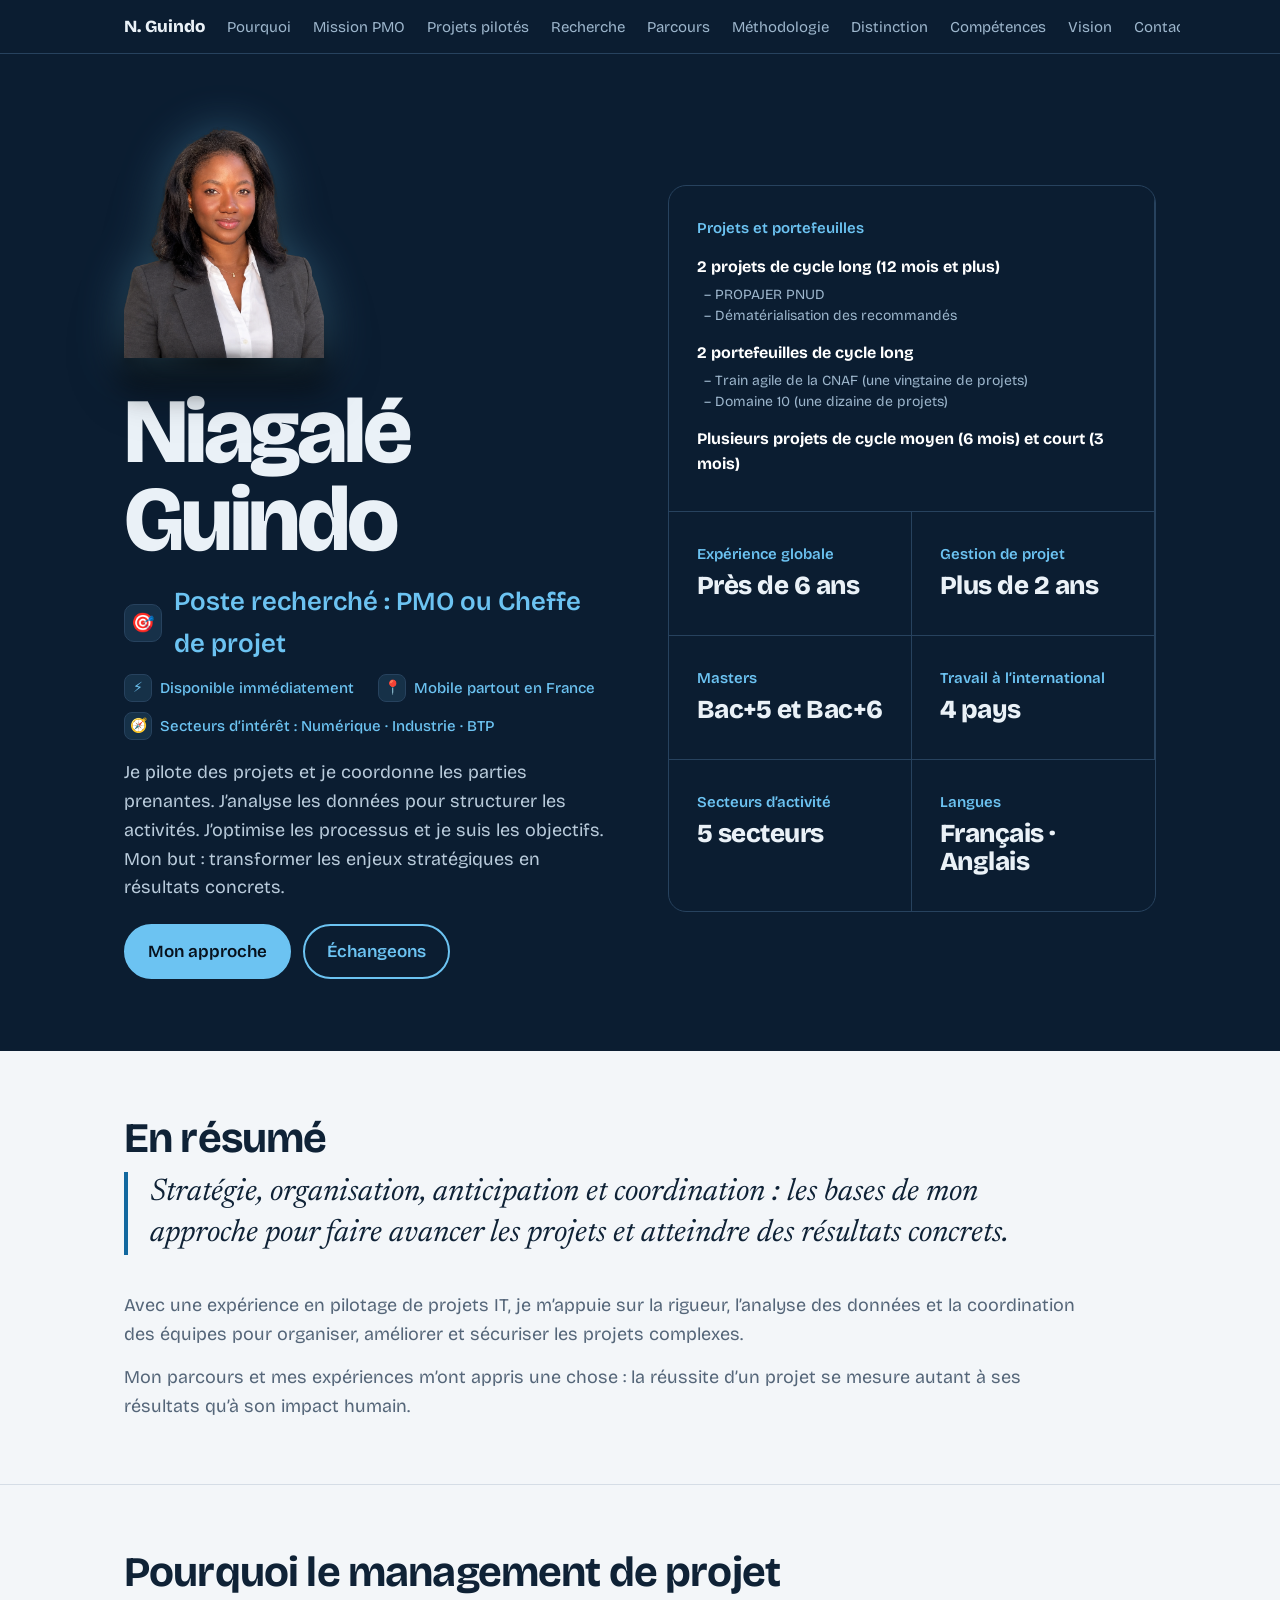
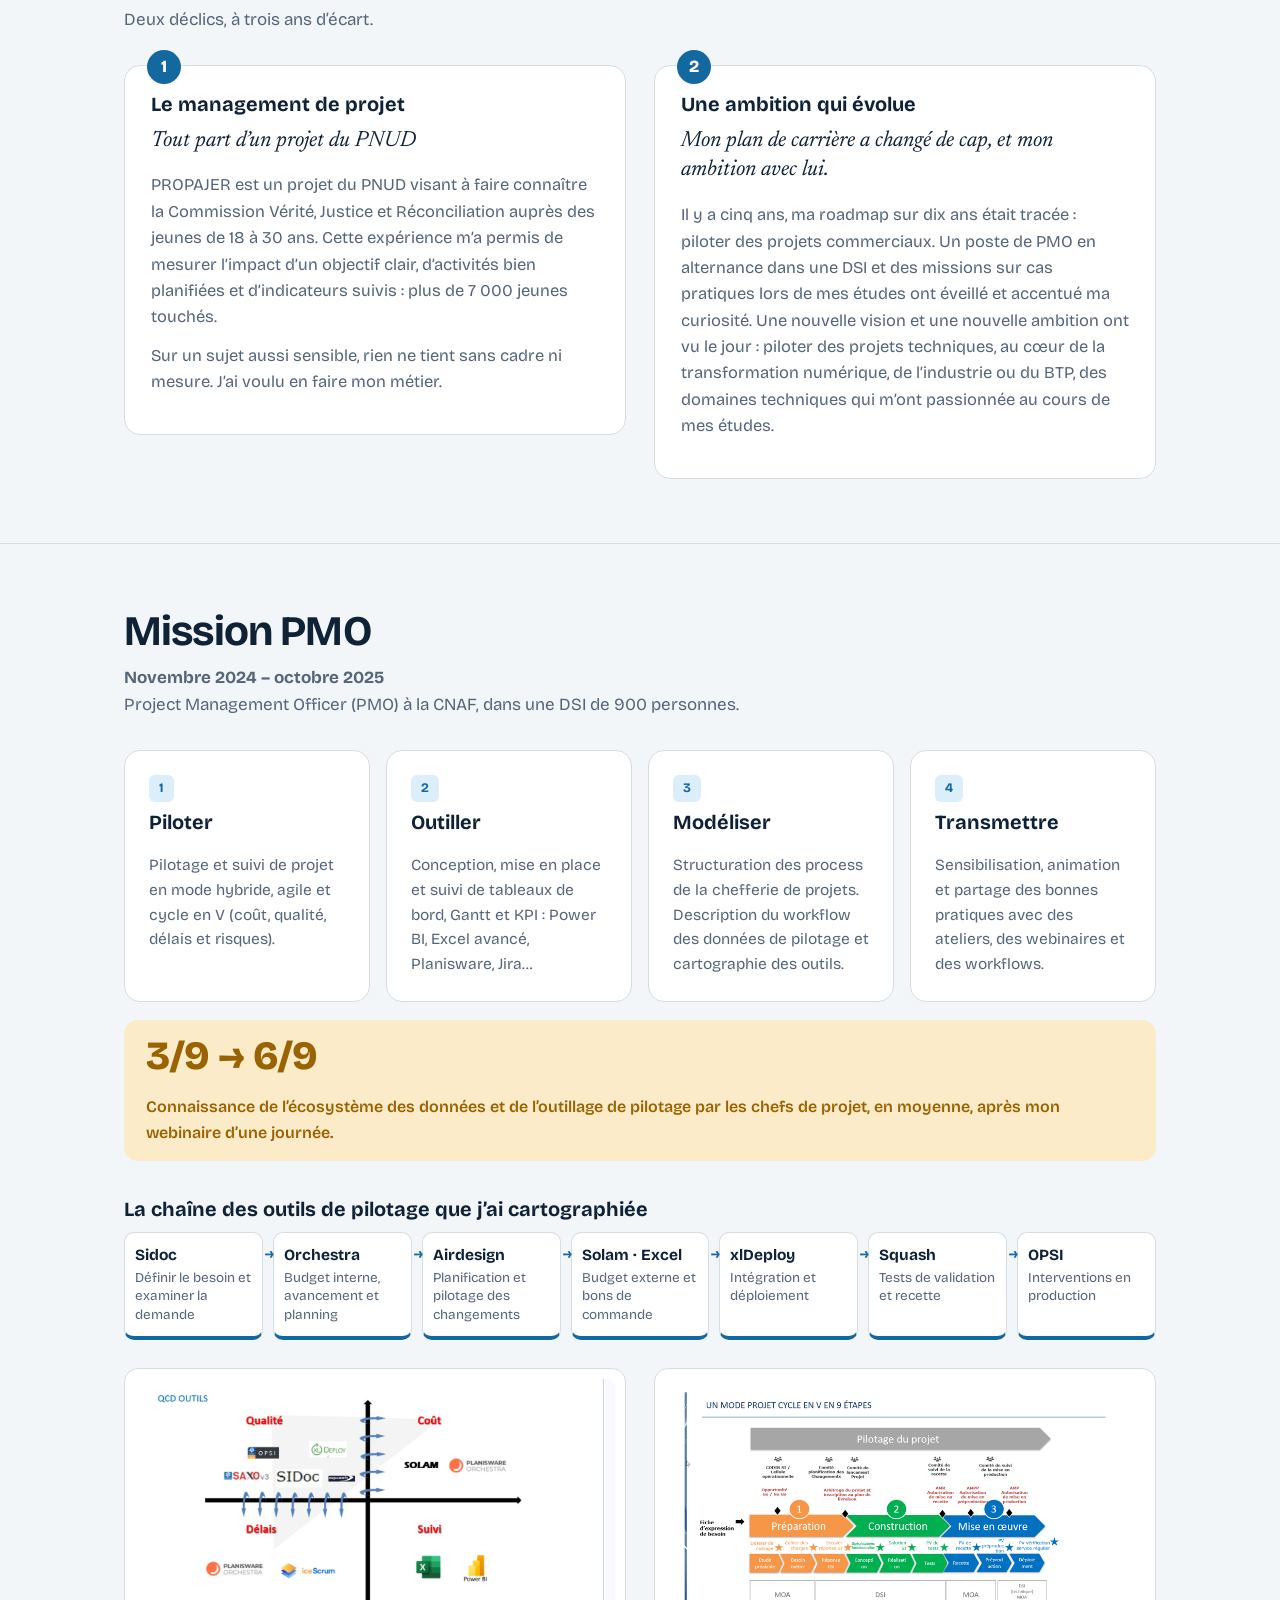
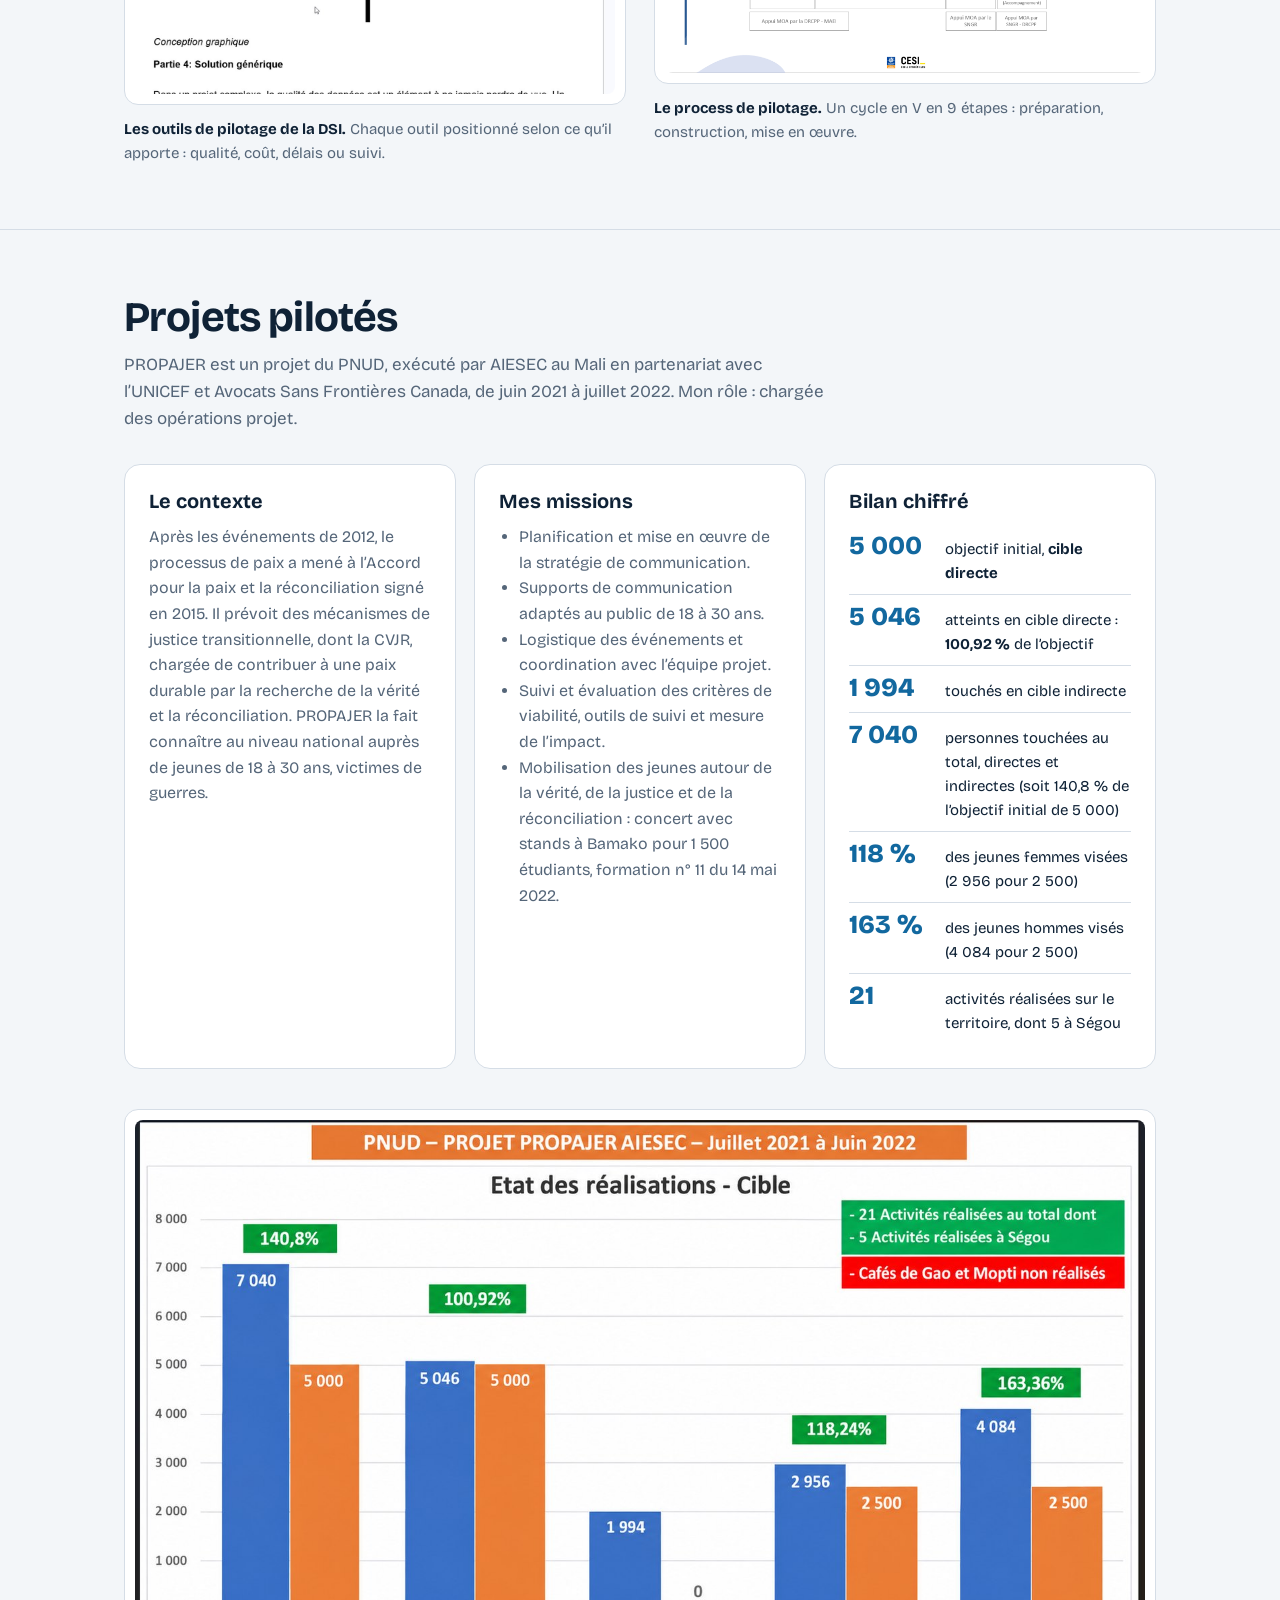
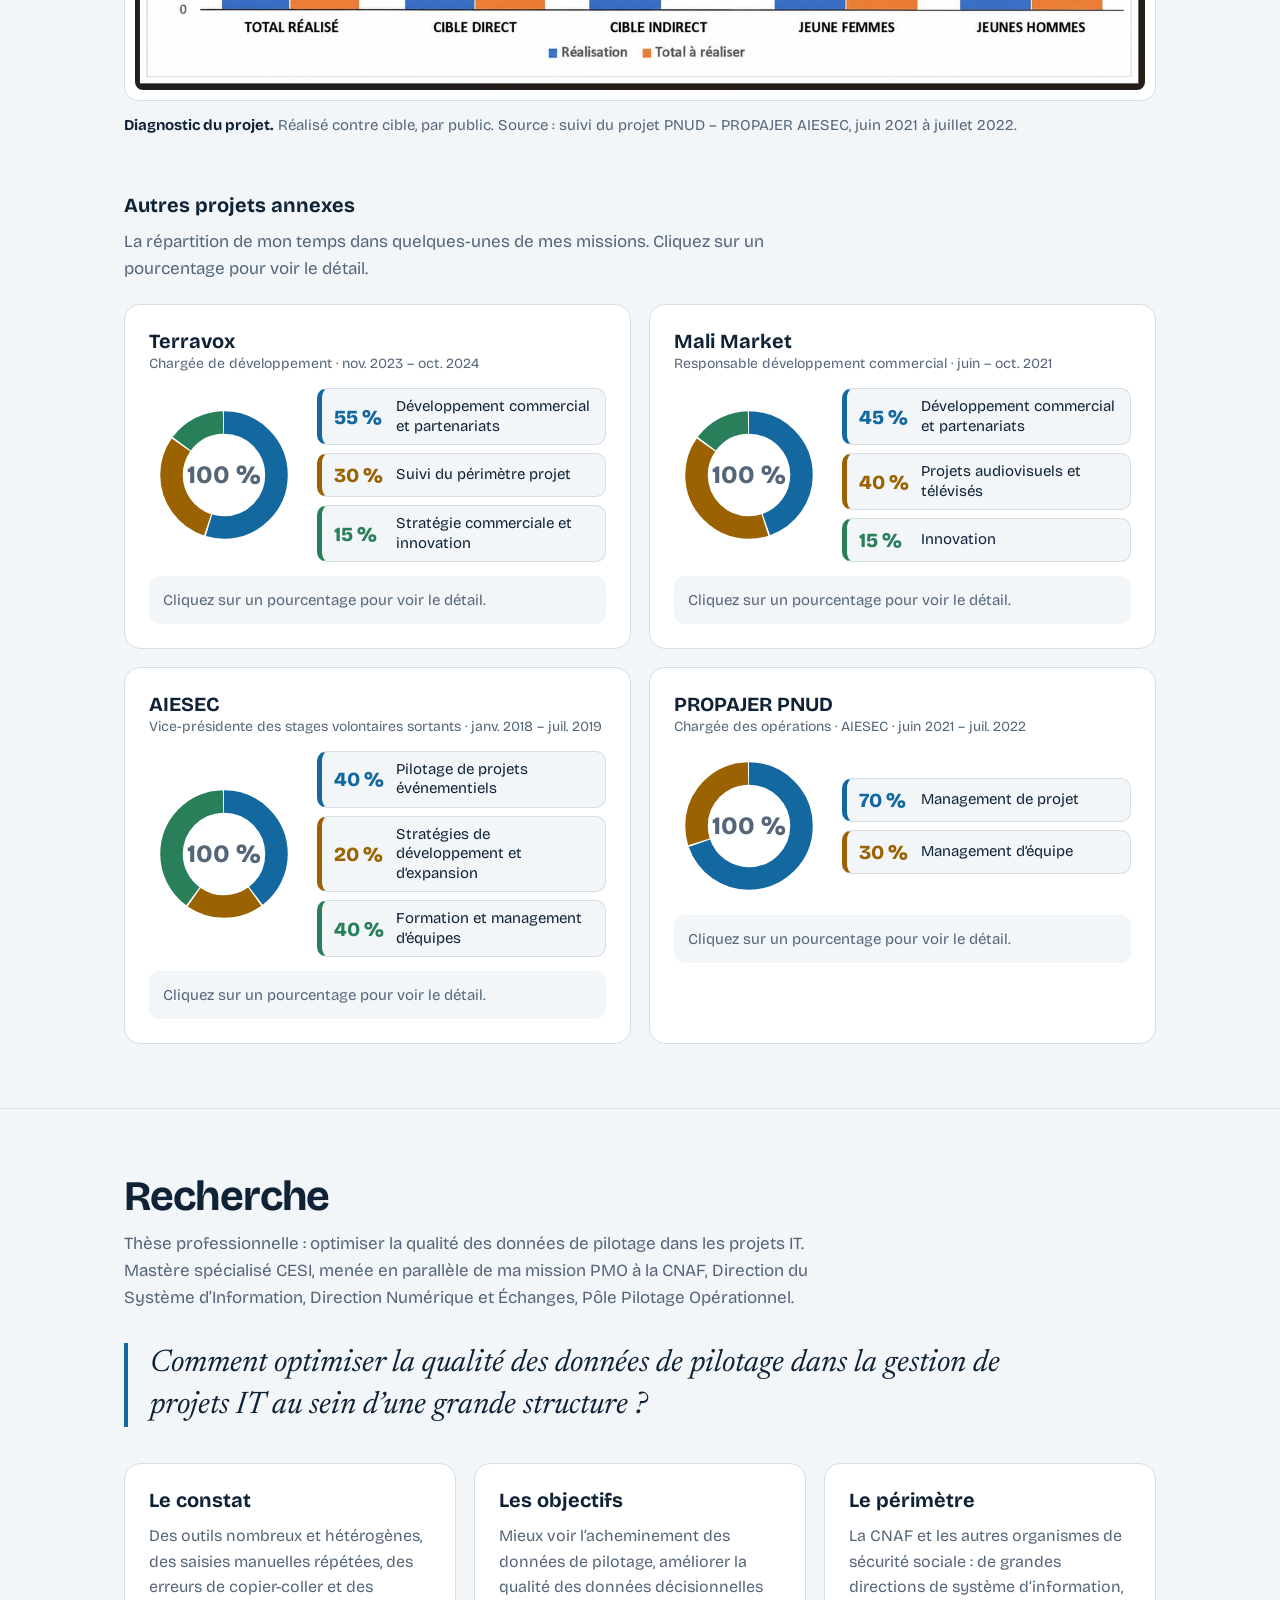
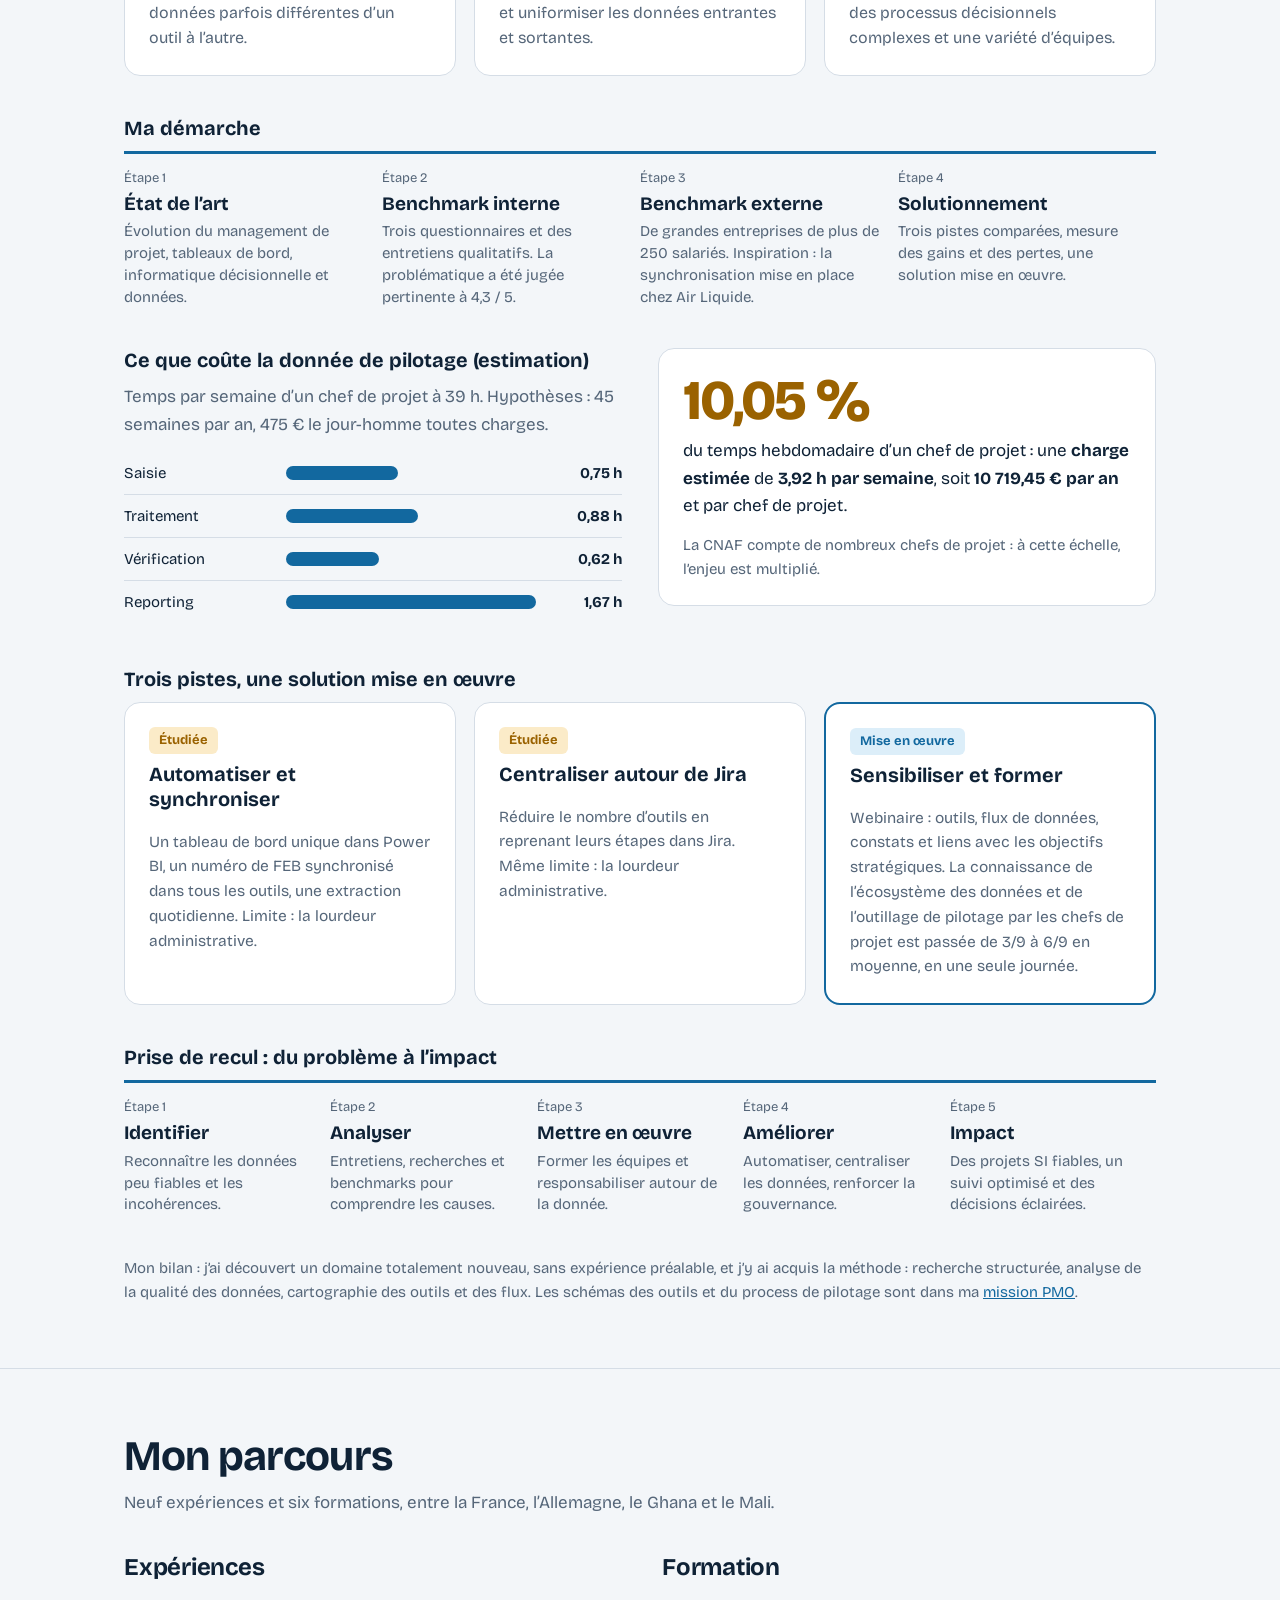
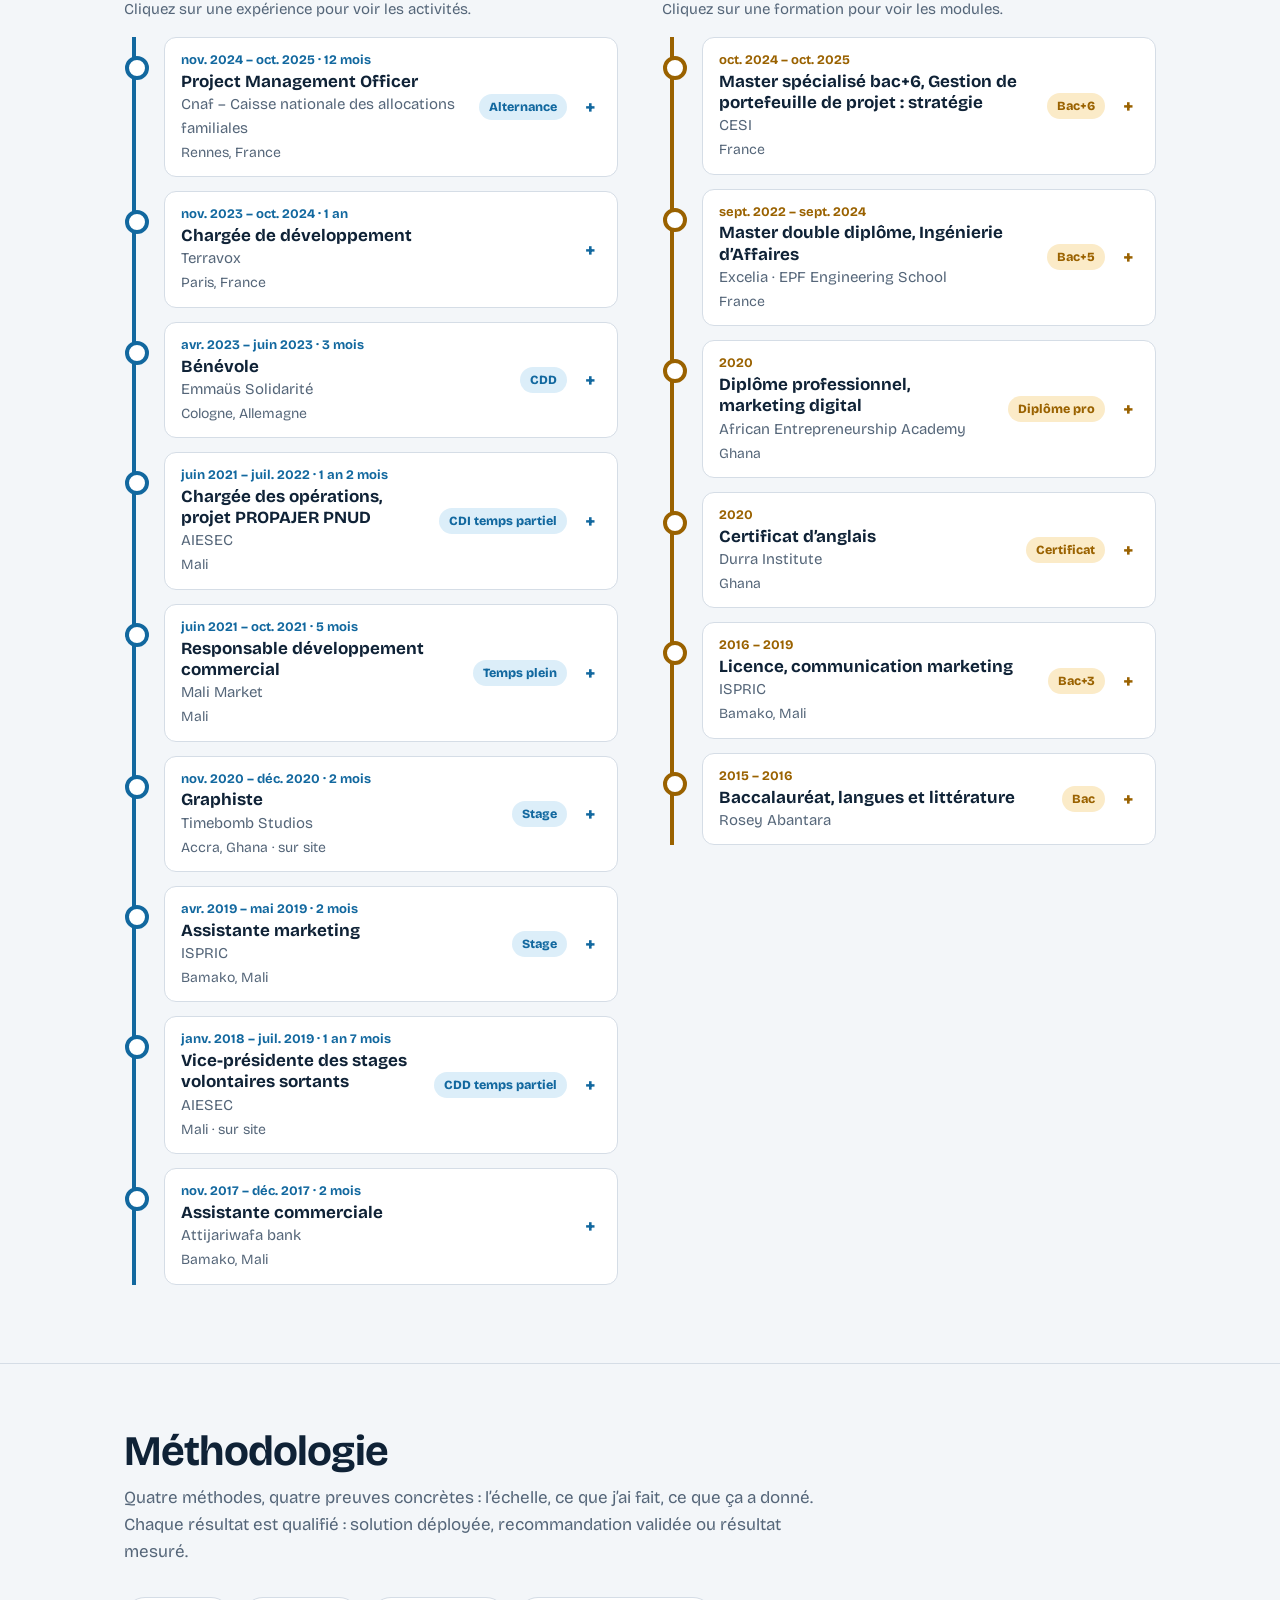
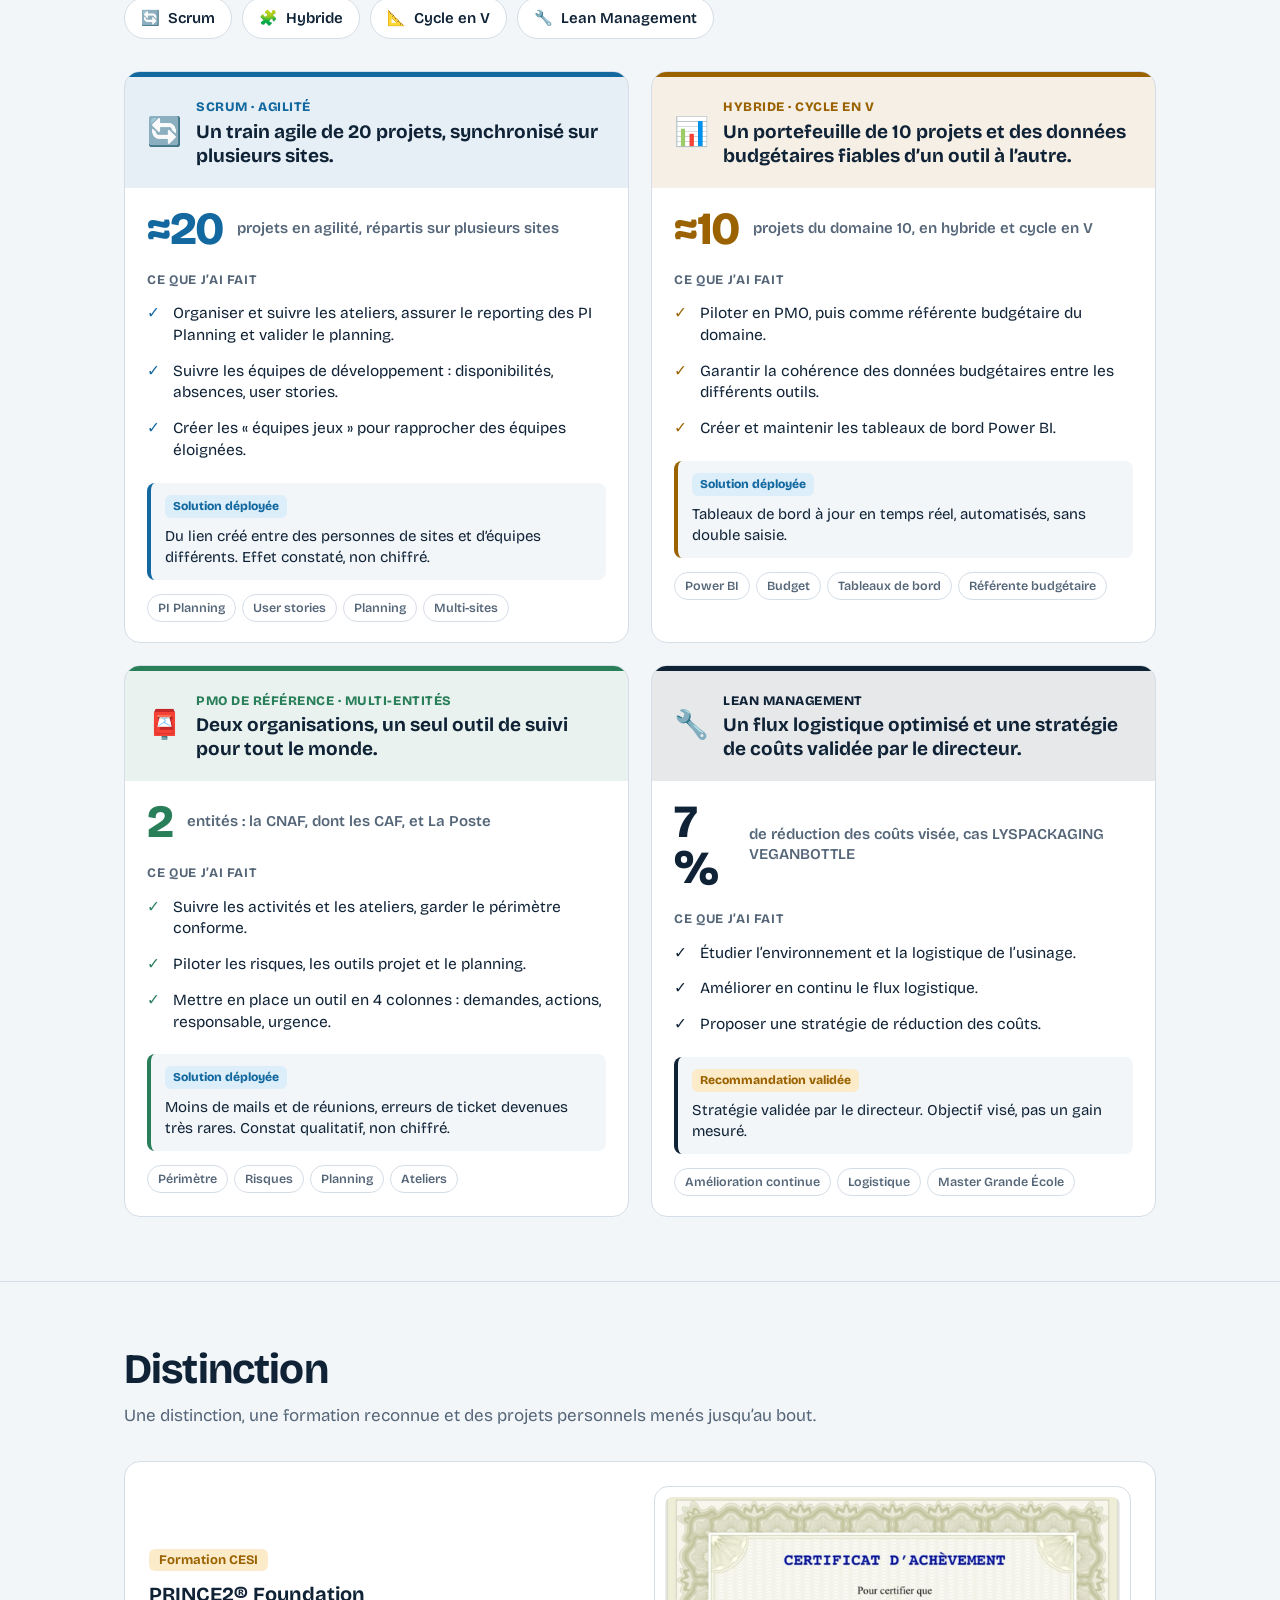
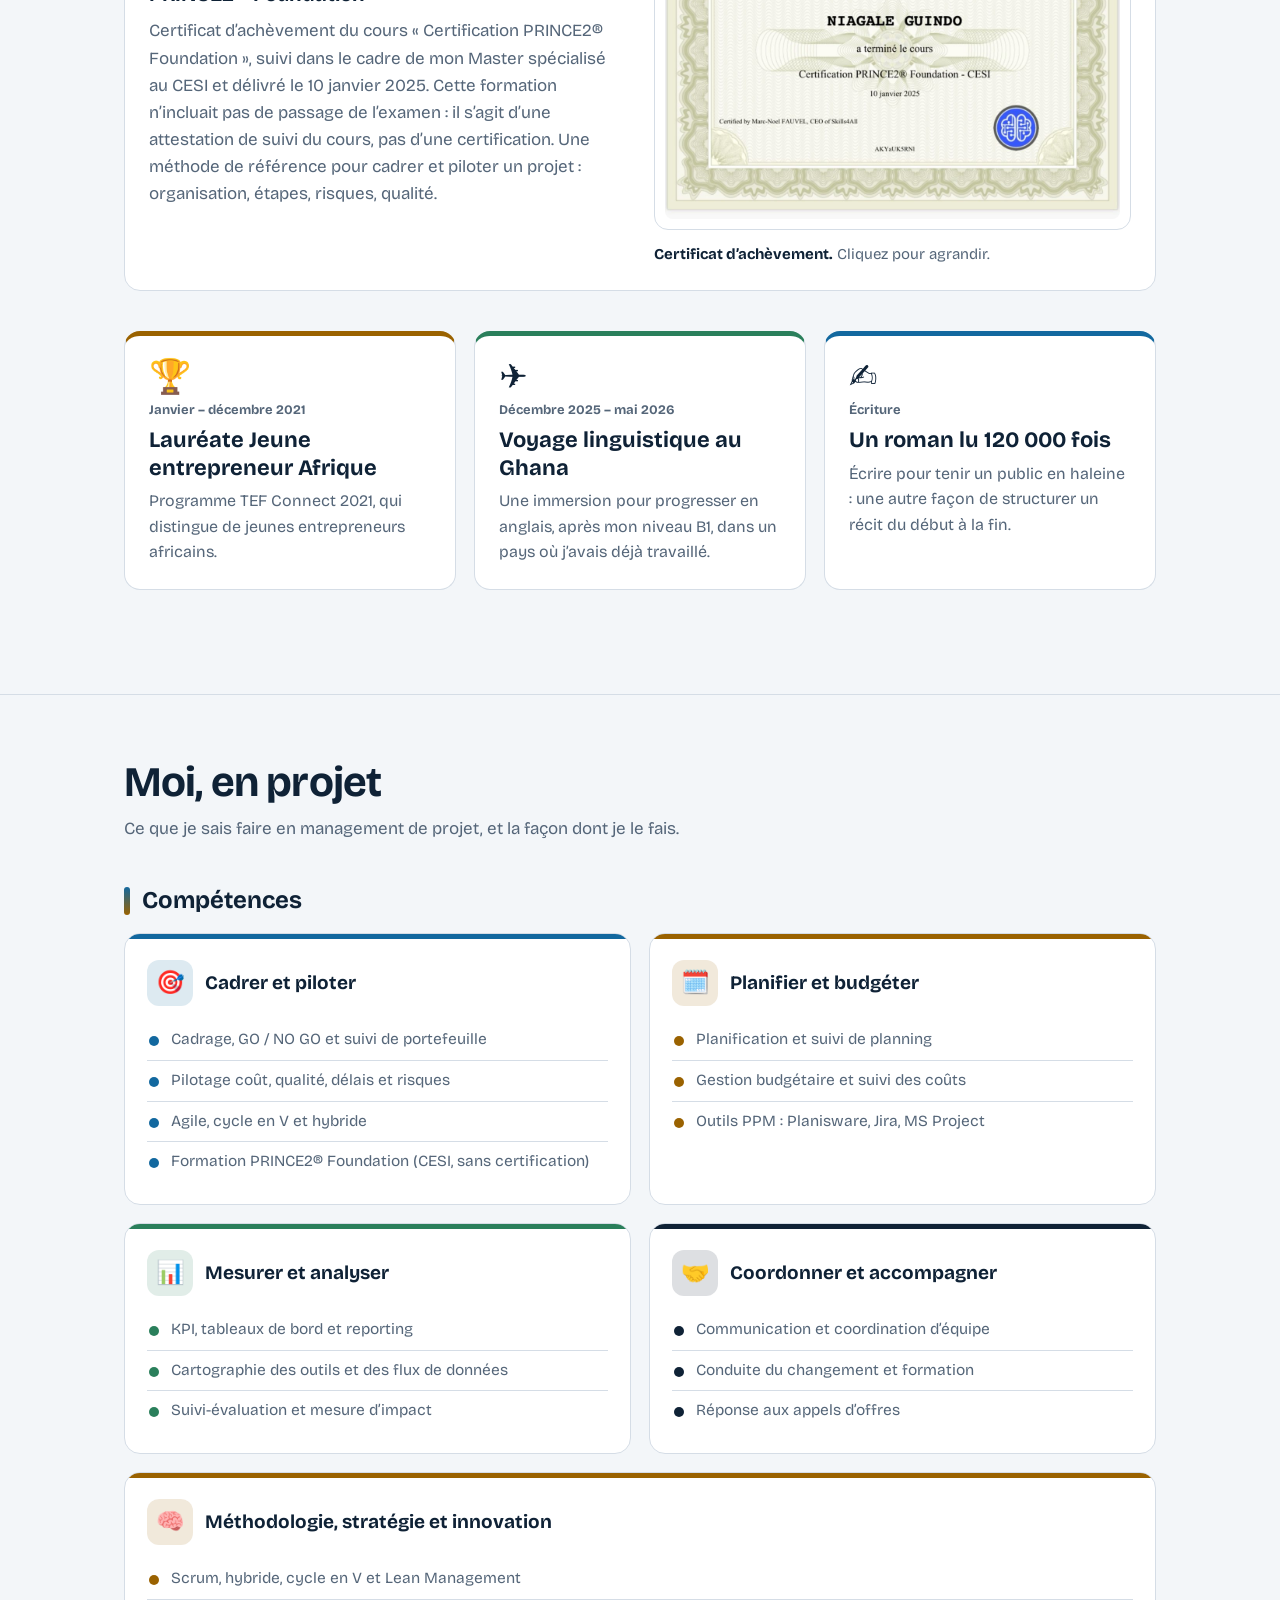
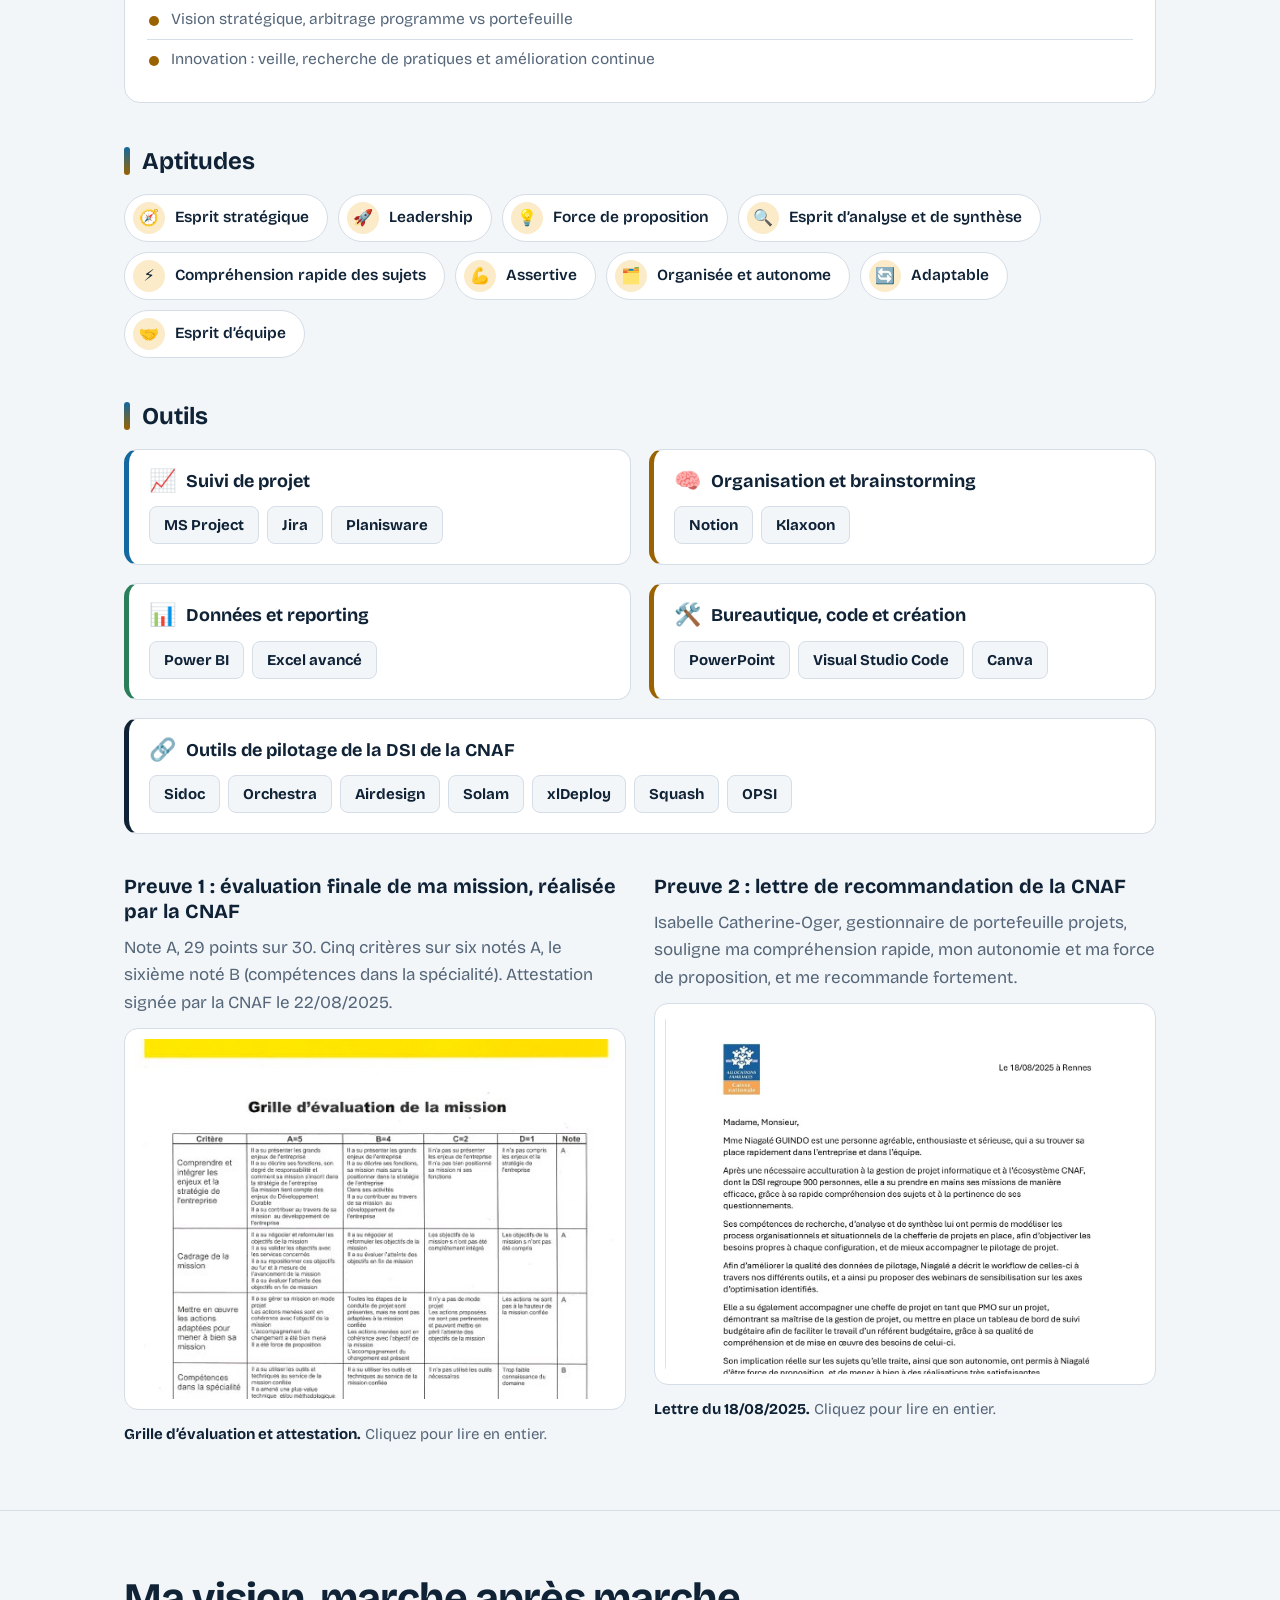
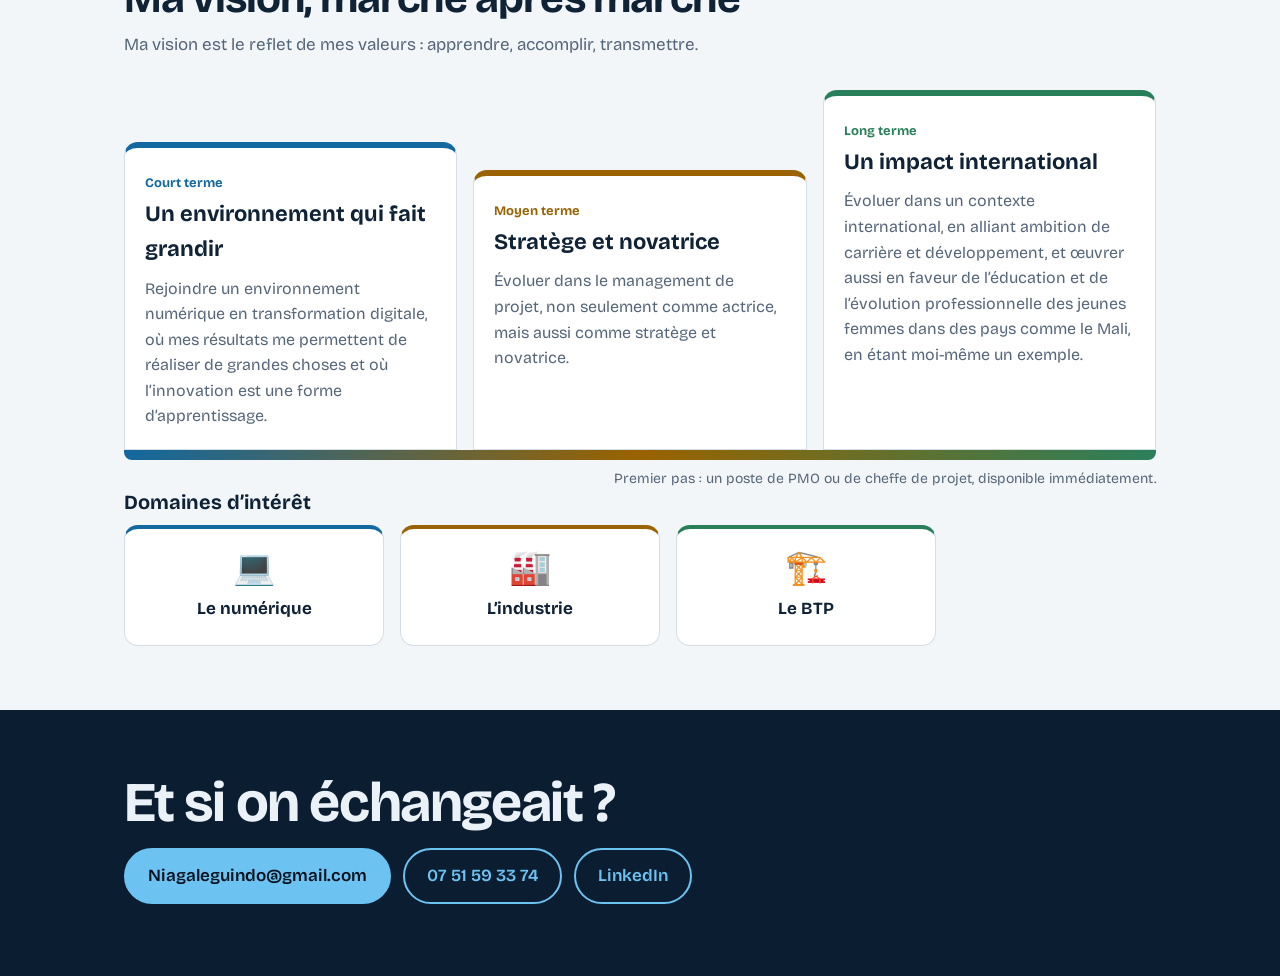
==== images/index.html @ 839fa81a "Add files via upload" ====
<!DOCTYPE html>
<html lang="fr">
<head>
<meta charset="utf-8">
<meta name="viewport" content="width=device-width, initial-scale=1, viewport-fit=cover">
<title>Niagalé Guindo Portfolio</title>
<meta name="description" content="Portfolio de Niagalé Guindo, PMO et cheffe de projet : missions, projet PROPAJER PNUD, mission PMO à la CNAF, recherche, compétences et vision.">
<link rel="preconnect" href="https://fonts.googleapis.com">
<link href="https://fonts.googleapis.com/css2?family=Bricolage+Grotesque:opsz,wght@12..96,400;12..96,600;12..96,800&family=Newsreader:ital,opsz,wght@1,6..72,400&display=swap" rel="stylesheet">
<link rel="icon" href="data:image/svg+xml,%3Csvg xmlns=%27http://www.w3.org/2000/svg%27 viewBox=%270 0 100 100%27%3E%3Ctext y=%27.9em%27 font-size=%2790%27%3E📊%3C/text%3E%3C/svg%3E">
<link rel="stylesheet" href="style.css">
</head>
<body>
<nav><div class="wrap"><b>N. Guindo</b><a href="#pourquoi">Pourquoi</a><a href="#pmo">Mission PMO</a><a href="#propajer">Projets pilotés</a><a href="#these">Recherche</a><a href="#parcours">Parcours</a><a href="#methodologie">Méthodologie</a><a href="#distinction">Distinction</a><a href="#competences">Compétences</a><a href="#vision">Vision</a><a href="#contact">Contact</a></div></nav>

<header class="hero"><div class="wrap">
<div>
<div class="portrait"><img src="images/niagale-guindo.png" alt="Portrait de Niagalé Guindo" width="640" height="744"></div>
<h1>Niagalé Guindo</h1>
<p class="role"><span class="ri"><i aria-hidden="true">🎯</i>Poste recherché : PMO ou Cheffe de projet</span><span class="ri"><i aria-hidden="true">⚡</i>Disponible immédiatement</span><span class="ri"><i aria-hidden="true">📍</i>Mobile partout en France</span><span class="ri"><i aria-hidden="true">🧭</i>Secteurs d’intérêt : Numérique · Industrie · BTP</span></p>
<p class="lead">Je pilote des projets et je coordonne les parties prenantes. J’analyse les données pour structurer les activités. J’optimise les processus et je suis les objectifs. Mon but : transformer les enjeux stratégiques en résultats concrets.</p>
<div class="cta"><a class="btn p" href="#pourquoi">Mon approche</a><a class="btn s" href="#contact">Échangeons</a></div>
</div>
<div>
<div class="quad" role="group" aria-label="Chiffres clés et atouts">
<div class="pp"><h3>Projets et portefeuilles</h3>
<h4>2 projets de cycle long (12 mois et plus)</h4><ul><li>PROPAJER PNUD</li><li>Dématérialisation des recommandés</li></ul>
<h4>2 portefeuilles de cycle long</h4><ul><li>Train agile de la CNAF (une vingtaine de projets)</li><li>Domaine 10 (une dizaine de projets)</li></ul>
<h4>Plusieurs projets de cycle moyen (6 mois) et court (3 mois)</h4></div>
<div><h3>Expérience globale</h3><b>Près de 6 ans</b></div>
<div><h3>Gestion de projet</h3><b>Plus de 2 ans</b></div>
<div><h3>Masters</h3><b>Bac+5 et Bac+6</b></div>
<div><h3>Travail à l’international</h3><b>4 pays</b></div>
<div><h3>Secteurs d’activité</h3><b>5 secteurs</b></div>
<div><h3>Langues</h3><b>Français · Anglais</b></div>
</div>
</div>
</div></header>

<section id="resume"><div class="wrap">
<h2 class="t">En résumé</h2>
<div class="sumgrid">
<div><p class="q">Stratégie, organisation, anticipation et coordination : les bases de mon approche pour faire avancer les projets et atteindre des résultats concrets.</p>
<p class="sum">Avec une expérience en pilotage de projets IT, je m’appuie sur la rigueur, l’analyse des données et la coordination des équipes pour organiser, améliorer et sécuriser les projets complexes.</p>
<p class="sum" style="margin-top:14px">Mon parcours et mes expériences m’ont appris une chose : la réussite d’un projet se mesure autant à ses résultats qu’à son impact humain.</p></div>
</div>
</div></section>

<section id="pourquoi"><div class="wrap">
<h2 class="t">Pourquoi le management de projet</h2>
<p class="sub">Deux déclics, à trois ans d’écart.</p>
<div class="why2">
<article class="part"><span class="num">1</span><h3 class="s">Le management de projet</h3>
<p class="q2">Tout part d’un projet du PNUD</p>
<p>PROPAJER est un projet du PNUD visant à faire connaître la Commission Vérité, Justice et Réconciliation auprès des jeunes de 18 à 30 ans. Cette expérience m’a permis de mesurer l’impact d’un objectif clair, d’activités bien planifiées et d’indicateurs suivis : plus de 7 000 jeunes touchés.</p><p>Sur un sujet aussi sensible, rien ne tient sans cadre ni mesure. J’ai voulu en faire mon métier.</p></article>
<article class="part"><span class="num">2</span><h3 class="s">Une ambition qui évolue</h3>
<p class="q2">Mon plan de carrière a changé de cap, et mon ambition avec lui.</p>
<p>Il y a cinq ans, ma roadmap sur dix ans était tracée : piloter des projets commerciaux. Un poste de PMO en alternance dans une DSI et des missions sur cas pratiques lors de mes études ont éveillé et accentué ma curiosité. Une nouvelle vision et une nouvelle ambition ont vu le jour : piloter des projets techniques, au cœur de la transformation numérique, de l’industrie ou du BTP, des domaines techniques qui m’ont passionnée au cours de mes études.</p></article>
</div>
</div></section>
<section id="pmo"><div class="wrap">
<h2 class="t">Mission PMO</h2>
<p class="sub"><b>Novembre 2024 – octobre 2025</b><br>Project Management Officer (PMO) à la CNAF, dans une DSI de 900 personnes.</p>
<div class="pmo">
<div class="card"><span class="tag">1</span><h3 class="s">Piloter</h3><p>Pilotage et suivi de projet en mode hybride, agile et cycle en V (coût, qualité, délais et risques).</p></div>
<div class="card"><span class="tag">2</span><h3 class="s">Outiller</h3><p>Conception, mise en place et suivi de tableaux de bord, Gantt et KPI : Power BI, Excel avancé, Planisware, Jira…</p></div>
<div class="card"><span class="tag">3</span><h3 class="s">Modéliser</h3><p>Structuration des process de la chefferie de projets. Description du workflow des données de pilotage et cartographie des outils.</p></div>
<div class="card"><span class="tag">4</span><h3 class="s">Transmettre</h3><p>Sensibilisation, animation et partage des bonnes pratiques avec des ateliers, des webinaires et des workflows.</p></div>
</div>
<div class="resbar"><b>3/9 → 6/9</b><span>Connaissance de l’écosystème des données et de l’outillage de pilotage par les chefs de projet, en moyenne, après mon webinaire d’une journée.</span></div>
<h3 class="s" style="margin-top:36px">La chaîne des outils de pilotage que j’ai cartographiée</h3>
<ol class="chain">
<li><b>Sidoc</b><span>Définir le besoin et examiner la demande</span></li>
<li><b>Orchestra</b><span>Budget interne, avancement et planning</span></li>
<li><b>Airdesign</b><span>Planification et pilotage des changements</span></li>
<li><b>Solam · Excel</b><span>Budget externe et bons de commande</span></li>
<li><b>xlDeploy</b><span>Intégration et déploiement</span></li>
<li><b>Squash</b><span>Tests de validation et recette</span></li>
<li><b>OPSI</b><span>Interventions en production</span></li>
</ol>
<div class="gal" style="margin-top:28px">
<figure class=""><button class="shot " data-zoom aria-label="Agrandir : outils de pilotage"><img src="images/outils-pilotage-dsi-cnaf.jpg" alt="Cartographie des outils de pilotage de la DSI de la CNAF selon Qualité, Coût, Délais et Suivi" loading="lazy"></button><figcaption><b>Les outils de pilotage de la DSI.</b> Chaque outil positionné selon ce qu’il apporte : qualité, coût, délais ou suivi.</figcaption></figure>
<figure class=""><button class="shot " data-zoom aria-label="Agrandir : process de pilotage"><img src="images/process-pilotage-cycle-v.png" alt="Process de pilotage : mode projet cycle en V en 9 étapes, de la préparation à la mise en œuvre, avec comités et jalons" loading="lazy"></button><figcaption><b>Le process de pilotage.</b> Un cycle en V en 9 étapes : préparation, construction, mise en œuvre.</figcaption></figure>
</div>
</div></section>
<section id="propajer"><div class="wrap">
<h2 class="t">Projets pilotés</h2>
<p class="sub">PROPAJER est un projet du PNUD, exécuté par AIESEC au Mali en partenariat avec l’UNICEF et Avocats Sans Frontières Canada, de juin 2021 à juillet 2022. Mon rôle : chargée des opérations projet.</p>
<div class="three">
<div class="card"><h3 class="s">Le contexte</h3><p>Après les événements de 2012, le processus de paix a mené à l’Accord pour la paix et la réconciliation signé en 2015. Il prévoit des mécanismes de justice transitionnelle, dont la CVJR, chargée de contribuer à une paix durable par la recherche de la vérité et la réconciliation. PROPAJER la fait connaître au niveau national auprès de jeunes de 18 à 30 ans, victimes de guerres.</p></div>
<div class="card"><h3 class="s">Mes missions</h3><ul style="margin:0;padding-left:20px;color:var(--mute);font-size:16px"><li>Planification et mise en œuvre de la stratégie de communication.</li><li>Supports de communication adaptés au public de 18 à 30 ans.</li><li>Logistique des événements et coordination avec l’équipe projet.</li><li>Suivi et évaluation des critères de viabilité, outils de suivi et mesure de l’impact.</li><li>Mobilisation des jeunes autour de la vérité, de la justice et de la réconciliation : concert avec stands à Bamako pour 1 500 étudiants, formation n° 11 du 14 mai 2022.</li></ul></div>
<div class="card"><h3 class="s">Bilan chiffré</h3>
<div class="row2"><b>5 000</b><span>objectif initial, <b>cible directe</b></span></div>
<div class="row2"><b>5 046</b><span>atteints en cible directe : <b>100,92 %</b> de l’objectif</span></div>
<div class="row2"><b>1 994</b><span>touchés en cible indirecte</span></div>
<div class="row2"><b>7 040</b><span>personnes touchées au total, directes et indirectes (soit 140,8 % de l’objectif initial de 5 000)</span></div>
<div class="row2"><b>118 %</b><span>des jeunes femmes visées (2 956 pour 2 500)</span></div>
<div class="row2"><b>163 %</b><span>des jeunes hommes visés (4 084 pour 2 500)</span></div>
<div class="row2"><b>21</b><span>activités réalisées sur le territoire, dont 5 à Ségou</span></div>
</div>
</div>
<figure class=""><button class="shot " data-zoom aria-label="Agrandir : diagnostic PROPAJER"><img src="images/propajer-diagnostic-pnud.jpg" alt="État des réalisations du projet PROPAJER par rapport à la cible" loading="lazy"></button><figcaption><b>Diagnostic du projet.</b> Réalisé contre cible, par public. Source : suivi du projet PNUD – PROPAJER AIESEC, juin 2021 à juillet 2022.</figcaption></figure>
<div class="annex"><h3 class="s">Autres projets annexes</h3><p class="sub" style="margin-bottom:22px">La répartition de mon temps dans quelques-unes de mes missions. Cliquez sur un pourcentage pour voir le détail.</p><div class="dnall"><article class="card dn"><div><h4>Terravox</h4><small>Chargée de développement · nov. 2023 – oct. 2024</small></div><div class="dnb"><div class="dnw"><svg viewBox="0 0 120 120" role="img" aria-label="Répartition des missions chez Terravox : 55 % Développement commercial et partenariats, 30 % Suivi du périmètre projet, 15 % Stratégie commerciale et innovation"><g transform="rotate(-90 60 60)"><circle class="seg s1" cx="60" cy="60" r="42" stroke-dasharray="143.94 119.95" stroke-dashoffset="0.00"/><circle class="seg s2" cx="60" cy="60" r="42" stroke-dasharray="77.97 185.93" stroke-dashoffset="-145.14"/><circle class="seg s3" cx="60" cy="60" r="42" stroke-dasharray="38.38 225.51" stroke-dashoffset="-224.31"/></g><text class="dc" x="60" y="60" text-anchor="middle" dominant-baseline="central">100 %</text></svg></div><ul class="dnl"><li><button type="button" class="pb s1" aria-pressed="false" data-p="55" data-t="Développement commercial et partenariats" data-d="Développement commercial et partenariats, veille, relations commerciales et satisfaction client."><b>55 %</b><span>Développement commercial et partenariats</span></button></li><li><button type="button" class="pb s2" aria-pressed="false" data-p="30" data-t="Suivi du périmètre projet" data-d="Suivi de tout ce qui relevait du périmètre projet : phase d’exécution, rapports d’exécution et conformité aux normes."><b>30 %</b><span>Suivi du périmètre projet</span></button></li><li><button type="button" class="pb s3" aria-pressed="false" data-p="15" data-t="Stratégie commerciale et innovation" data-d="Stratégie commerciale, recherche de pratiques et innovation."><b>15 %</b><span>Stratégie commerciale et innovation</span></button></li></ul></div><div class="dnd" aria-live="polite"><p>Cliquez sur un pourcentage pour voir le détail.</p></div></article><article class="card dn"><div><h4>Mali Market</h4><small>Responsable développement commercial · juin – oct. 2021</small></div><div class="dnb"><div class="dnw"><svg viewBox="0 0 120 120" role="img" aria-label="Répartition des missions chez Mali Market : 45 % Développement commercial et partenariats, 40 % Projets audiovisuels et télévisés, 15 % Innovation"><g transform="rotate(-90 60 60)"><circle class="seg s1" cx="60" cy="60" r="42" stroke-dasharray="117.55 146.34" stroke-dashoffset="0.00"/><circle class="seg s2" cx="60" cy="60" r="42" stroke-dasharray="104.36 159.54" stroke-dashoffset="-118.75"/><circle class="seg s3" cx="60" cy="60" r="42" stroke-dasharray="38.38 225.51" stroke-dashoffset="-224.31"/></g><text class="dc" x="60" y="60" text-anchor="middle" dominant-baseline="central">100 %</text></svg></div><ul class="dnl"><li><button type="button" class="pb s1" aria-pressed="false" data-p="45" data-t="Développement commercial et partenariats" data-d="Développement commercial, recherche de partenaires, suivi des collaborations et relation partenariale."><b>45 %</b><span>Développement commercial et partenariats</span></button></li><li><button type="button" class="pb s2" aria-pressed="false" data-p="40" data-t="Projets audiovisuels et télévisés" data-d="Cadrage des projets, conformité et pilotage opérationnel de projets audiovisuels et télévisés."><b>40 %</b><span>Projets audiovisuels et télévisés</span></button></li><li><button type="button" class="pb s3" aria-pressed="false" data-p="15" data-t="Innovation" data-d="Part de mon temps consacrée à l’innovation."><b>15 %</b><span>Innovation</span></button></li></ul></div><div class="dnd" aria-live="polite"><p>Cliquez sur un pourcentage pour voir le détail.</p></div></article><article class="card dn"><div><h4>AIESEC</h4><small>Vice-présidente des stages volontaires sortants · janv. 2018 – juil. 2019</small></div><div class="dnb"><div class="dnw"><svg viewBox="0 0 120 120" role="img" aria-label="Répartition des missions chez AIESEC : 40 % Pilotage de projets événementiels, 20 % Stratégies de développement et d’expansion, 40 % Formation et management d’équipes"><g transform="rotate(-90 60 60)"><circle class="seg s1" cx="60" cy="60" r="42" stroke-dasharray="104.36 159.54" stroke-dashoffset="0.00"/><circle class="seg s2" cx="60" cy="60" r="42" stroke-dasharray="51.58 212.32" stroke-dashoffset="-105.56"/><circle class="seg s3" cx="60" cy="60" r="42" stroke-dasharray="104.36 159.54" stroke-dashoffset="-158.34"/></g><text class="dc" x="60" y="60" text-anchor="middle" dominant-baseline="central">100 %</text></svg></div><ul class="dnl"><li><button type="button" class="pb s1" aria-pressed="false" data-p="40" data-t="Pilotage de projets événementiels" data-d="Cadrage, organisation et conformité réglementaire des projets événementiels, au Mali et dans la sous-région, notamment en Côte d’Ivoire, au Sénégal et en Gambie."><b>40 %</b><span>Pilotage de projets événementiels</span></button></li><li><button type="button" class="pb s2" aria-pressed="false" data-p="20" data-t="Stratégies de développement et d’expansion" data-d="Stratégies de développement et d’expansion."><b>20 %</b><span>Stratégies de développement et d’expansion</span></button></li><li><button type="button" class="pb s3" aria-pressed="false" data-p="40" data-t="Formation et management d’équipes" data-d="Suivi des réalisations, recrutement, accompagnement et formation des équipes."><b>40 %</b><span>Formation et management d’équipes</span></button></li></ul></div><div class="dnd" aria-live="polite"><p>Cliquez sur un pourcentage pour voir le détail.</p></div></article><article class="card dn"><div><h4>PROPAJER PNUD</h4><small>Chargée des opérations · AIESEC · juin 2021 – juil. 2022</small></div><div class="dnb"><div class="dnw"><svg viewBox="0 0 120 120" role="img" aria-label="Répartition des missions chez PROPAJER PNUD : 70 % Management de projet, 30 % Management d’équipe"><g transform="rotate(-90 60 60)"><circle class="seg s1" cx="60" cy="60" r="42" stroke-dasharray="183.53 80.37" stroke-dashoffset="0.00"/><circle class="seg s2" cx="60" cy="60" r="42" stroke-dasharray="77.97 185.93" stroke-dashoffset="-184.73"/></g><text class="dc" x="60" y="60" text-anchor="middle" dominant-baseline="central">100 %</text></svg></div><ul class="dnl"><li><button type="button" class="pb s1" aria-pressed="false" data-p="70" data-t="Management de projet" data-d="Planification et mise en œuvre de la stratégie de communication, logistique des événements, suivi et évaluation, mesure de l’impact."><b>70 %</b><span>Management de projet</span></button></li><li><button type="button" class="pb s2" aria-pressed="false" data-p="30" data-t="Management d’équipe" data-d="Répartition des missions, suivi des réalisations, accompagnement et formation."><b>30 %</b><span>Management d’équipe</span></button></li></ul></div><div class="dnd" aria-live="polite"><p>Cliquez sur un pourcentage pour voir le détail.</p></div></article></div></div>
</div></section>
<section id="these"><div class="wrap">
<h2 class="t">Recherche</h2>
<p class="sub">Thèse professionnelle : optimiser la qualité des données de pilotage dans les projets IT. Mastère spécialisé CESI, menée en parallèle de ma mission PMO à la CNAF, Direction du Système d’Information, Direction Numérique et Échanges, Pôle Pilotage Opérationnel.</p>
<p class="q">Comment optimiser la qualité des données de pilotage dans la gestion de projets IT au sein d’une grande structure ?</p>
<div class="three">
<div class="card"><h3 class="s">Le constat</h3><p>Des outils nombreux et hétérogènes, des saisies manuelles répétées, des erreurs de copier-coller et des données parfois différentes d’un outil à l’autre.</p></div>
<div class="card"><h3 class="s">Les objectifs</h3><p>Mieux voir l’acheminement des données de pilotage, améliorer la qualité des données décisionnelles et uniformiser les données entrantes et sortantes.</p></div>
<div class="card"><h3 class="s">Le périmètre</h3><p>La CNAF et les autres organismes de sécurité sociale : de grandes directions de système d’information, des processus décisionnels complexes et une variété d’équipes.</p></div>
</div>
<h3 class="s">Ma démarche</h3>
<ol class="steps">
<li><b>État de l’art</b><span>Évolution du management de projet, tableaux de bord, informatique décisionnelle et données.</span></li>
<li><b>Benchmark interne</b><span>Trois questionnaires et des entretiens qualitatifs. La problématique a été jugée pertinente à 4,3 / 5.</span></li>
<li><b>Benchmark externe</b><span>De grandes entreprises de plus de 250 salariés. Inspiration : la synchronisation mise en place chez Air Liquide.</span></li>
<li><b>Solutionnement</b><span>Trois pistes comparées, mesure des gains et des pertes, une solution mise en œuvre.</span></li>
</ol>
<div class="cost">
<div>
<h3 class="s">Ce que coûte la donnée de pilotage (estimation)</h3>
<p style="color:var(--mute);margin:0 0 14px">Temps par semaine d’un chef de projet à 39 h. Hypothèses : 45 semaines par an, 475 € le jour-homme toutes charges.</p>
<div class="row"><span>Saisie</span><i style="width:44.9%"></i><em>0,75 h</em></div>
<div class="row"><span>Traitement</span><i style="width:52.7%"></i><em>0,88 h</em></div>
<div class="row"><span>Vérification</span><i style="width:37.1%"></i><em>0,62 h</em></div>
<div class="row"><span>Reporting</span><i style="width:100%"></i><em>1,67 h</em></div>
</div>
<div class="card"><div class="big">10,05 %</div><p style="margin:8px 0 14px">du temps hebdomadaire d’un chef de projet : une <b>charge estimée</b> de <b>3,92 h par semaine</b>, soit <b>10 719,45 € par an</b> et par chef de projet.</p><p style="margin:0;color:var(--mute);font-size:15px">La CNAF compte de nombreux chefs de projet : à cette échelle, l’enjeu est multiplié.</p></div>
</div>
<h3 class="s">Trois pistes, une solution mise en œuvre</h3>
<div class="sol">
<div class="card"><span class="tag a">Étudiée</span><h3 class="s">Automatiser et synchroniser</h3><p>Un tableau de bord unique dans Power BI, un numéro de FEB synchronisé dans tous les outils, une extraction quotidienne. Limite : la lourdeur administrative.</p></div>
<div class="card"><span class="tag a">Étudiée</span><h3 class="s">Centraliser autour de Jira</h3><p>Réduire le nombre d’outils en reprenant leurs étapes dans Jira. Même limite : la lourdeur administrative.</p></div>
<div class="card on"><span class="tag">Mise en œuvre</span><h3 class="s">Sensibiliser et former</h3><p>Webinaire : outils, flux de données, constats et liens avec les objectifs stratégiques. La connaissance de l’écosystème des données et de l’outillage de pilotage par les chefs de projet est passée de 3/9 à 6/9 en moyenne, en une seule journée.</p></div>
</div>
<h3 class="s" style="margin-top:40px">Prise de recul : du problème à l’impact</h3>
<ol class="steps five">
<li><b>Identifier</b><span>Reconnaître les données peu fiables et les incohérences.</span></li>
<li><b>Analyser</b><span>Entretiens, recherches et benchmarks pour comprendre les causes.</span></li>
<li><b>Mettre en œuvre</b><span>Former les équipes et responsabiliser autour de la donnée.</span></li>
<li><b>Améliorer</b><span>Automatiser, centraliser les données, renforcer la gouvernance.</span></li>
<li><b>Impact</b><span>Des projets SI fiables, un suivi optimisé et des décisions éclairées.</span></li>
</ol>
<p class="note" style="margin-top:22px">Mon bilan : j’ai découvert un domaine totalement nouveau, sans expérience préalable, et j’y ai acquis la méthode : recherche structurée, analyse de la qualité des données, cartographie des outils et des flux. Les schémas des outils et du process de pilotage sont dans ma <a href="#pmo">mission PMO</a>.</p>
</div></section>
<section id="parcours"><div class="wrap">
<h2 class="t">Mon parcours</h2>
<p class="sub">Neuf expériences et six formations, entre la France, l’Allemagne, le Ghana et le Mali.</p>
<div class="cv2">
<div class="ex"><h3 class="colh">Expériences</h3><p class="note" style="margin:-8px 0 16px">Cliquez sur une expérience pour voir les activités.</p><ol class="tl2"><li><details class="fd" name="ex"><summary><div class="ft"><small>nov. 2024 – oct. 2025 · 12 mois</small><b>Project Management Officer</b><span>Cnaf – Caisse nationale des allocations familiales</span><em>Rennes, France</em></div><i class="lv">Alternance</i></summary><div class="fb"><ul class="act"><li>Accompagnement des chefs de projet en mode hybride, agile ou cycle en V, et pilotage de projets IT complexes sur quatre axes : coût, qualité, délais et risques.</li><li>Suivi des backlogs du train agile et des portefeuilles, tableaux de bord budgétaires Power BI.</li><li>Cartographie des outils de pilotage et des flux de données, webinars de sensibilisation.</li></ul></div></details></li><li><details class="fd" name="ex"><summary><div class="ft"><small>nov. 2023 – oct. 2024 · 1 an</small><b>Chargée de développement</b><span>Terravox</span><em>Paris, France</em></div></summary><div class="fb"><ul class="act"><li>Développement commercial et partenariats : veille, relations commerciales et satisfaction client.</li><li>Suivi du périmètre projet : phase d’exécution, rapports d’exécution et conformité aux normes.</li><li>Stratégie commerciale, recherche de pratiques et innovation.</li></ul></div></details></li><li><details class="fd" name="ex"><summary><div class="ft"><small>avr. 2023 – juin 2023 · 3 mois</small><b>Bénévole</b><span>Emmaüs Solidarité</span><em>Cologne, Allemagne</em></div><i class="lv">CDD</i></summary><div class="fb"><ul class="act"><li>Contribution à la gestion quotidienne d’un centre d’accueil solidaire : coordination des activités et appui logistique.</li><li>Participation à la mise en place d’actions de sensibilisation et de collecte pour les publics en difficulté.</li><li>Soutien à la communication interne et à la coordination entre bénévoles, résidents et responsables locaux.</li></ul></div></details></li><li><details class="fd" name="ex"><summary><div class="ft"><small>juin 2021 – juil. 2022 · 1 an 2 mois</small><b>Chargée des opérations, projet PROPAJER PNUD</b><span>AIESEC</span><em>Mali</em></div><i class="lv">CDI temps partiel</i></summary><div class="fb"><ul class="act"><li>Planification et mise en œuvre de la stratégie de communication du projet (promotion de la CVJR).</li><li>Création et diffusion de supports adaptés au public cible de 18 à 30 ans.</li><li>Organisation logistique et gestion des gadgets promotionnels lors des événements.</li><li>Coordination avec l’équipe projet pour assurer la cohérence des actions.</li><li>Sensibilisation et mobilisation des jeunes autour de la vérité, de la justice et de la réconciliation.</li></ul></div></details></li><li><details class="fd" name="ex"><summary><div class="ft"><small>juin 2021 – oct. 2021 · 5 mois</small><b>Responsable développement commercial</b><span>Mali Market</span><em>Mali</em></div><i class="lv">Temps plein</i></summary><div class="fb"><ul class="act"><li>Entreprise de l’audiovisuel et de la communication : planification des stratégies de communication.</li><li>Supervision des enregistrements audiovisuels et contrôle de leur qualité.</li><li>Rédaction des documents de sponsoring, des dossiers de description et des scénarios des publicités, choix des acteurs.</li></ul></div></details></li><li><details class="fd" name="ex"><summary><div class="ft"><small>nov. 2020 – déc. 2020 · 2 mois</small><b>Graphiste</b><span>Timebomb Studios</span><em>Accra, Ghana · sur site</em></div><i class="lv">Stage</i></summary><div class="fb"><ul class="act"><li>Création de supports de communication print et digitaux : affiches, flyers, publications réseaux sociaux.</li><li>Contribution à l’élaboration de chartes graphiques et d’identités visuelles.</li></ul></div></details></li><li><details class="fd" name="ex"><summary><div class="ft"><small>avr. 2019 – mai 2019 · 2 mois</small><b>Assistante marketing</b><span>ISPRIC</span><em>Bamako, Mali</em></div><i class="lv">Stage</i></summary><div class="fb"><ul class="act"><li>Participation à la mise en œuvre des campagnes marketing, digitales et terrain.</li><li>Appui à la création de supports de communication : brochures, newsletters.</li><li>Soutien à la prospection commerciale et à la gestion de la relation client.</li></ul></div></details></li><li><details class="fd" name="ex"><summary><div class="ft"><small>janv. 2018 – juil. 2019 · 1 an 7 mois</small><b>Vice-présidente des stages volontaires sortants</b><span>AIESEC</span><em>Mali · sur site</em></div><i class="lv">CDD temps partiel</i></summary><div class="fb"><ul class="act"><li>Participation active aux stages volontaires internationaux pour lancer la représentation officielle du Mali au sein de l’organisation.</li><li>Contribution à la constitution et au développement de l’équipe fondatrice locale.</li><li>Mise en œuvre des premières initiatives et activités jeunesse au Mali.</li><li>Promotion des valeurs et objectifs de l’organisation auprès des jeunes maliens.</li></ul></div></details></li><li><details class="fd" name="ex"><summary><div class="ft"><small>nov. 2017 – déc. 2017 · 2 mois</small><b>Assistante commerciale</b><span>Attijariwafa bank</span><em>Bamako, Mali</em></div></summary><div class="fb"><ul class="act"><li>Accueil et accompagnement de la clientèle en agence.</li><li>Présentation des produits et services bancaires aux clients.</li><li>Appui à la prospection commerciale et au suivi de la relation client.</li></ul></div></details></li></ol></div>
<div class="fm"><h3 class="colh">Formation</h3><p class="note" style="margin:-8px 0 16px">Cliquez sur une formation pour voir les modules.</p><ol class="tl2"><li><details class="fd" name="fm"><summary><div class="ft"><small>oct. 2024 – oct. 2025</small><b>Master spécialisé bac+6, Gestion de portefeuille de projet : stratégie</b><span>CESI</span><em>France</em></div><i class="lv">Bac+6</i></summary><div class="fb"><p class="fn">69 crédits ECTS obtenus. Modules les plus marquants :</p><div class="gs"><div class="g"><h5>Gestion de projet</h5><div class="ml"><span class="m">Outils avancés de la gestion de projet</span><span class="m">Amélioration continue en gestion de projet</span><span class="m">Appel d’offres et droit des contrats</span><span class="m">Méthodologie de projet</span><span class="m">Formation PRINCE2® Foundation</span></div></div><div class="g"><h5>Management et transitions</h5><div class="ml"><span class="m">Conduite du changement dans les transitions</span><span class="m">Direction de projet et leadership</span></div></div><div class="g"><h5>Portefeuille et stratégie</h5><div class="ml"><span class="m">Organisation en portefeuilles de projets et agilité</span><span class="m">Arbitrage programme vs portefeuille de projets</span><span class="m">Vision stratégique projets</span></div></div><div class="g"><h5>Pilotage et risques</h5><div class="ml"><span class="m">Pilotage stratégique et économique des projets</span><span class="m">Performance financière et extra-financière</span><span class="m">Management des risques et redressement de projets</span></div></div><div class="g"><h5>Mission et thèse professionnelle</h5><div class="ml"><span class="m">Mission en entreprise à la CNAF</span><span class="m">Thèse professionnelle et soutenance de vision stratégique</span></div></div></div></div></details></li><li><details class="fd" name="fm"><summary><div class="ft"><small>sept. 2022 – sept. 2024</small><b>Master double diplôme, Ingénierie d’Affaires</b><span>Excelia · EPF Engineering School</span><em>France</em></div><i class="lv">Bac+5</i></summary><div class="fb"><div class="gs"><div class="g"><h5>Master Grande École · M1 (2022/2023)</h5><div class="ml"><span class="m">Management de projet</span><span class="m">Management financier</span><span class="m">Management stratégique</span><span class="m">Management et leadership</span><span class="m">Management de la supply chain</span><span class="m">Management des SI et développement web</span><span class="m">Pratique du machine learning</span><span class="m">Éthique des affaires et RSE</span><span class="m">Écosystèmes d’affaires en France et à l’international</span></div></div><div class="g"><h5>MSc Business School · M2 (2023/2024, Orléans)</h5><div class="ml"><span class="m">Management des projets numériques</span><span class="m">Vente de projets complexes</span><span class="m">Management d’équipe et gestion des conflits</span><span class="m">Management de l’innovation et enjeux de durabilité</span><span class="m">Business Intelligence</span><span class="m">Excel avancé et applications professionnelles</span><span class="m">Analyse stratégique et développement d’affaires</span><span class="m">Organisation industrielle et optimisation</span><span class="m">Négociation commerciale et contrats</span><span class="m">Masterclass Lean Management</span><span class="m">Business Game</span><span class="m">Expérience professionnelle en alternance</span></div></div><div class="g"><h5>MSc Ingénierie d’Affaires · EPF Engineering School (sept. 2023 – août 2024)</h5><div class="ml"><span class="m">MOA / MOE : maîtrise d’ouvrage et maîtrise d’œuvre</span><span class="m">Ingénierie d’affaires</span><span class="m">Gestion de projets industriels</span></div></div></div></div></details></li><li><details class="fd" name="fm"><summary><div class="ft"><small>2020</small><b>Diplôme professionnel, marketing digital</b><span>African Entrepreneurship Academy</span><em>Ghana</em></div><i class="lv">Diplôme pro</i></summary><div class="fb"><div class="gs"><div class="g"><h5>Marketing digital</h5><div class="ml"><span class="m">Stratégie de marketing digital</span><span class="m">Réseaux sociaux et community management</span><span class="m">Création de contenu et identité de marque</span><span class="m">Entrepreneuriat et lancement d’activité</span></div></div></div></div></details></li><li><details class="fd" name="fm"><summary><div class="ft"><small>2020</small><b>Certificat d’anglais</b><span>Durra Institute</span><em>Ghana</em></div><i class="lv">Certificat</i></summary><div class="fb"><div class="gs"><div class="g"><h5>Anglais</h5><div class="ml"><span class="m">Expression orale</span><span class="m">Compréhension orale et écrite</span><span class="m">Expression écrite</span><span class="m">Anglais professionnel</span></div></div></div></div></details></li><li><details class="fd" name="fm"><summary><div class="ft"><small>2016 – 2019</small><b>Licence, communication marketing</b><span>ISPRIC</span><em>Bamako, Mali</em></div><i class="lv">Bac+3</i></summary><div class="fb"><div class="gs"><div class="g"><h5>Communication et marketing</h5><div class="ml"><span class="m">Communication d’entreprise</span><span class="m">Marketing et études de marché</span><span class="m">Relations publiques et publicité</span><span class="m">Rédaction et production de contenus</span></div></div></div></div></details></li><li><details class="fd" name="fm"><summary><div class="ft"><small>2015 – 2016</small><b>Baccalauréat, langues et littérature</b><span>Rosey Abantara</span></div><i class="lv">Bac</i></summary><div class="fb"><div class="gs"><div class="g"><h5>Langues et littérature</h5><div class="ml"><span class="m">Littérature</span><span class="m">Langues vivantes</span><span class="m">Philosophie</span><span class="m">Histoire-géographie</span></div></div></div></div></details></li></ol></div>
</div>
</div></section>
<section id="methodologie"><div class="wrap">
<h2 class="t">Méthodologie</h2>
<p class="sub">Quatre méthodes, quatre preuves concrètes : l’échelle, ce que j’ai fait, ce que ça a donné. Chaque résultat est qualifié : solution déployée, recommandation validée ou résultat mesuré.</p>
<ul class="mchips"><li><span aria-hidden="true">🔄</span>Scrum</li><li><span aria-hidden="true">🧩</span>Hybride</li><li><span aria-hidden="true">📐</span>Cycle en V</li><li><span aria-hidden="true">🔧</span>Lean Management</li></ul>
<div class="mx"><article class="mc c1"><div class="mh"><span class="ic" aria-hidden="true">🔄</span><div><small>Scrum · Agilité</small><h3 class="s">Un train agile de 20 projets, synchronisé sur plusieurs sites.</h3></div></div><div class="mn"><b>≈20</b><span>projets en agilité, répartis sur plusieurs sites</span></div><h4>Ce que j’ai fait</h4><ul class="ma"><li>Organiser et suivre les ateliers, assurer le reporting des PI Planning et valider le planning.</li><li>Suivre les équipes de développement : disponibilités, absences, user stories.</li><li>Créer les « équipes jeux » pour rapprocher des équipes éloignées.</li></ul><div class="mr"><span class="st">Solution déployée</span><p>Du lien créé entre des personnes de sites et d’équipes différents. Effet constaté, non chiffré.</p></div><ul class="mk"><li>PI Planning</li><li>User stories</li><li>Planning</li><li>Multi-sites</li></ul></article><article class="mc c2"><div class="mh"><span class="ic" aria-hidden="true">📊</span><div><small>Hybride · Cycle en V</small><h3 class="s">Un portefeuille de 10 projets et des données budgétaires fiables d’un outil à l’autre.</h3></div></div><div class="mn"><b>≈10</b><span>projets du domaine 10, en hybride et cycle en V</span></div><h4>Ce que j’ai fait</h4><ul class="ma"><li>Piloter en PMO, puis comme référente budgétaire du domaine.</li><li>Garantir la cohérence des données budgétaires entre les différents outils.</li><li>Créer et maintenir les tableaux de bord Power BI.</li></ul><div class="mr"><span class="st">Solution déployée</span><p>Tableaux de bord à jour en temps réel, automatisés, sans double saisie.</p></div><ul class="mk"><li>Power BI</li><li>Budget</li><li>Tableaux de bord</li><li>Référente budgétaire</li></ul></article><article class="mc c3"><div class="mh"><span class="ic" aria-hidden="true">📮</span><div><small>PMO de référence · Multi-entités</small><h3 class="s">Deux organisations, un seul outil de suivi pour tout le monde.</h3></div></div><div class="mn"><b>2</b><span>entités : la CNAF, dont les CAF, et La Poste</span></div><h4>Ce que j’ai fait</h4><ul class="ma"><li>Suivre les activités et les ateliers, garder le périmètre conforme.</li><li>Piloter les risques, les outils projet et le planning.</li><li>Mettre en place un outil en 4 colonnes : demandes, actions, responsable, urgence.</li></ul><div class="mr"><span class="st">Solution déployée</span><p>Moins de mails et de réunions, erreurs de ticket devenues très rares. Constat qualitatif, non chiffré.</p></div><ul class="mk"><li>Périmètre</li><li>Risques</li><li>Planning</li><li>Ateliers</li></ul></article><article class="mc c4"><div class="mh"><span class="ic" aria-hidden="true">🔧</span><div><small>Lean Management</small><h3 class="s">Un flux logistique optimisé et une stratégie de coûts validée par le directeur.</h3></div></div><div class="mn"><b>7 %</b><span>de réduction des coûts visée, cas LYSPACKAGING VEGANBOTTLE</span></div><h4>Ce que j’ai fait</h4><ul class="ma"><li>Étudier l’environnement et la logistique de l’usinage.</li><li>Améliorer en continu le flux logistique.</li><li>Proposer une stratégie de réduction des coûts.</li></ul><div class="mr"><span class="st v">Recommandation validée</span><p>Stratégie validée par le directeur. Objectif visé, pas un gain mesuré.</p></div><ul class="mk"><li>Amélioration continue</li><li>Logistique</li><li>Master Grande École</li></ul></article></div>
</div></section>
<section id="distinction"><div class="wrap">
<h2 class="t">Distinction</h2>
<p class="sub">Une distinction, une formation reconnue et des projets personnels menés jusqu’au bout.</p>
<div class="prince"><div><span class="tag a">Formation CESI</span><h3 class="s">PRINCE2® Foundation</h3><p>Certificat d’achèvement du cours « Certification PRINCE2® Foundation », suivi dans le cadre de mon Master spécialisé au CESI et délivré le 10 janvier 2025. Cette formation n’incluait pas de passage de l’examen : il s’agit d’une attestation de suivi du cours, pas d’une certification. Une méthode de référence pour cadrer et piloter un projet : organisation, étapes, risques, qualité.</p></div><figure><button class="shot" data-zoom aria-label="Agrandir : certificat PRINCE2 Foundation"><img src="images/certificat-prince2-cesi.jpg" alt="Certificat d’achèvement de la Certification PRINCE2 Foundation – CESI, au nom de Niagalé Guindo, 10 janvier 2025" loading="lazy"></button><figcaption><b>Certificat d’achèvement.</b> Cliquez pour agrandir.</figcaption></figure></div>
<div class="three real">
<div class="card"><span class="ic" aria-hidden="true">🏆</span><small>Janvier – décembre 2021</small><h3 class="s">Lauréate Jeune entrepreneur Afrique</h3><p>Programme TEF Connect 2021, qui distingue de jeunes entrepreneurs africains.</p></div>
<div class="card"><span class="ic" aria-hidden="true">✈️</span><small>Décembre 2025 – mai 2026</small><h3 class="s">Voyage linguistique au Ghana</h3><p>Une immersion pour progresser en anglais, après mon niveau B1, dans un pays où j’avais déjà travaillé.</p></div>
<div class="card"><span class="ic" aria-hidden="true">✍️</span><small>Écriture</small><h3 class="s">Un roman lu 120 000 fois</h3><p>Écrire pour tenir un public en haleine : une autre façon de structurer un récit du début à la fin.</p></div>
</div>
</div></section>
<section id="competences"><div class="wrap">
<h2 class="t">Moi, en projet</h2>
<p class="sub">Ce que je sais faire en management de projet, et la façon dont je le fais.</p>
<h3 class="skh">Compétences</h3>
<div class="sk"><article class="sc c1"><div class="sch"><span class="ic" aria-hidden="true">🎯</span><h4>Cadrer et piloter</h4></div><ul><li>Cadrage, GO / NO GO et suivi de portefeuille</li><li>Pilotage coût, qualité, délais et risques</li><li>Agile, cycle en V et hybride</li><li>Formation PRINCE2® Foundation (CESI, sans certification)</li></ul></article><article class="sc c2"><div class="sch"><span class="ic" aria-hidden="true">🗓️</span><h4>Planifier et budgéter</h4></div><ul><li>Planification et suivi de planning</li><li>Gestion budgétaire et suivi des coûts</li><li>Outils PPM : Planisware, Jira, MS Project</li></ul></article><article class="sc c3"><div class="sch"><span class="ic" aria-hidden="true">📊</span><h4>Mesurer et analyser</h4></div><ul><li>KPI, tableaux de bord et reporting</li><li>Cartographie des outils et des flux de données</li><li>Suivi-évaluation et mesure d’impact</li></ul></article><article class="sc c4"><div class="sch"><span class="ic" aria-hidden="true">🤝</span><h4>Coordonner et accompagner</h4></div><ul><li>Communication et coordination d’équipe</li><li>Conduite du changement et formation</li><li>Réponse aux appels d’offres</li></ul></article><article class="sc c5"><div class="sch"><span class="ic" aria-hidden="true">🧠</span><h4>Méthodologie, stratégie et innovation</h4></div><ul><li>Scrum, hybride, cycle en V et Lean Management</li><li>Vision stratégique, arbitrage programme vs portefeuille</li><li>Innovation : veille, recherche de pratiques et amélioration continue</li></ul></article></div>
<h3 class="skh">Aptitudes</h3>
<ul class="apt"><li><span aria-hidden="true">🧭</span>Esprit stratégique</li><li><span aria-hidden="true">🚀</span>Leadership</li><li><span aria-hidden="true">💡</span>Force de proposition</li><li><span aria-hidden="true">🔍</span>Esprit d’analyse et de synthèse</li><li><span aria-hidden="true">⚡</span>Compréhension rapide des sujets</li><li><span aria-hidden="true">💪</span>Assertive</li><li><span aria-hidden="true">🗂️</span>Organisée et autonome</li><li><span aria-hidden="true">🔄</span>Adaptable</li><li><span aria-hidden="true">🤝</span>Esprit d’équipe</li></ul>
<h3 class="skh">Outils</h3>
<div class="tools"><div class="tc c1"><h4><span aria-hidden="true">📈</span>Suivi de projet</h4><ul><li>MS Project</li><li>Jira</li><li>Planisware</li></ul></div><div class="tc c2"><h4><span aria-hidden="true">🧠</span>Organisation et brainstorming</h4><ul><li>Notion</li><li>Klaxoon</li></ul></div><div class="tc c3"><h4><span aria-hidden="true">📊</span>Données et reporting</h4><ul><li>Power BI</li><li>Excel avancé</li></ul></div><div class="tc c5"><h4><span aria-hidden="true">🛠️</span>Bureautique, code et création</h4><ul><li>PowerPoint</li><li>Visual Studio Code</li><li>Canva</li></ul></div><div class="tc c4"><h4><span aria-hidden="true">🔗</span>Outils de pilotage de la DSI de la CNAF</h4><ul><li>Sidoc</li><li>Orchestra</li><li>Airdesign</li><li>Solam</li><li>xlDeploy</li><li>Squash</li><li>OPSI</li></ul></div></div>
<div class="proof">
<div><h3 class="s">Preuve 1 : évaluation finale de ma mission, réalisée par la CNAF</h3><p style="color:var(--mute);margin:0 0 12px">Note A, 29 points sur 30. Cinq critères sur six notés A, le sixième noté B (compétences dans la spécialité). Attestation signée par la CNAF le 22/08/2025.</p>
<figure class="crop"><button class="shot crop" data-zoom aria-label="Agrandir : évaluation CESI"><img src="images/evaluation-cnaf.jpg" alt="Grille d’évaluation de la mission et évaluation finale CESI, note A" loading="lazy"></button><figcaption><b>Grille d’évaluation et attestation.</b> Cliquez pour lire en entier.</figcaption></figure></div>
<div><h3 class="s">Preuve 2 : lettre de recommandation de la CNAF</h3><p style="color:var(--mute);margin:0 0 12px">Isabelle Catherine-Oger, gestionnaire de portefeuille projets, souligne ma compréhension rapide, mon autonomie et ma force de proposition, et me recommande fortement.</p>
<figure class="crop"><button class="shot crop" data-zoom aria-label="Agrandir : lettre de recommandation"><img src="images/lettre-recommandation-cnaf.jpg" alt="Lettre de recommandation de la CNAF du 18 août 2025" loading="lazy"></button><figcaption><b>Lettre du 18/08/2025.</b> Cliquez pour lire en entier.</figcaption></figure></div>
</div>
</div></section>
<section id="vision"><div class="wrap">
<h2 class="t">Ma vision, marche après marche</h2>
<p class="sub">Ma vision est le reflet de mes valeurs : apprendre, accomplir, transmettre.</p>
<div class="stairs">
<div class="stp"><small>Court terme</small><h3>Un environnement qui fait grandir</h3><p>Rejoindre un environnement numérique en transformation digitale, où mes résultats me permettent de réaliser de grandes choses et où l’innovation est une forme d’apprentissage.</p></div>
<div class="stp"><small>Moyen terme</small><h3>Stratège et novatrice</h3><p>Évoluer dans le management de projet, non seulement comme actrice, mais aussi comme stratège et novatrice.</p></div>
<div class="stp"><small>Long terme</small><h3>Un impact international</h3><p>Évoluer dans un contexte international, en alliant ambition de carrière et développement, et œuvrer aussi en faveur de l’éducation et de l’évolution professionnelle des jeunes femmes dans des pays comme le Mali, en étant moi-même un exemple.</p></div>
</div>
<div class="base"></div>
<p class="cap2">Premier pas : un poste de PMO ou de cheffe de projet, disponible immédiatement.</p>
<h3 class="s domh">Domaines d’intérêt</h3>
<ul class="dom"><li><span aria-hidden="true">💻</span>Le numérique</li><li><span aria-hidden="true">🏭</span>L’industrie</li><li><span aria-hidden="true">🏗️</span>Le BTP</li></ul>
</div></section>

<footer id="contact"><div class="wrap">
<h2>Et si on échangeait ?</h2>
<div class="cta"><a class="btn p" href="mailto:Niagaleguindo@gmail.com">Niagaleguindo@gmail.com</a><a class="btn s" href="tel:+33751593374">07 51 59 33 74</a><a class="btn s" href="https://www.linkedin.com/in/niagale-guindo-ba3482202/" rel="noopener">LinkedIn</a></div>
</div></footer>

<dialog id="dlg"><img alt=""></dialog>
<script src="script.js" defer></script>
</body>
</html>
---- images/style.css ----
:root{--bg:#F3F6F9;--surface:#fff;--ink:#0F2236;--mute:#556679;--line:#D5DDE6;--sky:#12689F;--sky-soft:#DCEEF9;--amber:#9A6200;--amber-soft:#FBEBC8;--green:#2A7F5B;--hero:#0B1D31;--hero-line:#27425E;--heroink:#EAF1F7;--herosky:#6CC3F2;--heroamber:#F2B544;
box-sizing:border-box;padding-top:env(safe-area-inset-top,0px);padding-bottom:env(safe-area-inset-bottom,0px)}
@media (prefers-color-scheme:dark){:root:not([data-theme="light"]){--bg:#0A1522;--surface:#12243A;--ink:#E8EEF4;--mute:#9DB0C3;--line:#24384D;--sky:#6CC3F2;--sky-soft:#173651;--amber:#F2B544;--amber-soft:#3A2D10;--green:#4CC38A;--hero:#07111D}}
:root[data-theme="dark"]{--bg:#0A1522;--surface:#12243A;--ink:#E8EEF4;--mute:#9DB0C3;--line:#24384D;--sky:#6CC3F2;--sky-soft:#173651;--amber:#F2B544;--amber-soft:#3A2D10;--green:#4CC38A;--hero:#07111D}
html{scroll-padding-top:calc(env(safe-area-inset-top,0px) + 56px);scroll-behavior:smooth}
*{box-sizing:border-box}
body{margin:0;background:var(--bg);color:var(--ink);font:400 17px/1.6 "Bricolage Grotesque",system-ui,-apple-system,"Segoe UI",sans-serif}
a{color:var(--sky)}a:focus-visible,button:focus-visible{outline:3px solid var(--heroamber);outline-offset:3px}
.wrap{max-width:1080px;margin:0 auto;padding:0 24px}
nav{position:sticky;top:env(safe-area-inset-top,0px);z-index:5;background:var(--hero);border-bottom:1px solid var(--hero-line)}
nav .wrap{display:flex;gap:22px;align-items:center;overflow-x:auto;padding-top:13px;padding-bottom:13px;white-space:nowrap}
nav b{margin-right:auto;font-weight:800;color:var(--heroink)}
nav a{color:#9DB6CC;text-decoration:none;font-size:15px}nav a:hover{color:#fff}
.hero{background:var(--hero);color:var(--heroink);padding:64px 0 72px}
.hero .wrap{display:grid;grid-template-columns:1.15fr .85fr;gap:48px;align-items:center}
h1{font-size:clamp(46px,8vw,92px);line-height:.95;margin:0 0 18px;font-weight:800;letter-spacing:-.035em}
.role{font-size:clamp(19px,2.6vw,26px);font-weight:600;color:var(--herosky);margin:0 0 18px}
.lead{max-width:60ch;font-size:18px;margin:0 0 22px;color:#B9CBDB}
.chips{display:flex;flex-wrap:wrap;gap:8px;margin:0 0 22px;padding:0;list-style:none}
.chips li{border:1px solid var(--line);background:var(--surface);padding:5px 14px;border-radius:999px;font-size:15px}
.hero .chips li{background:transparent;border-color:var(--hero-line);color:var(--heroink)}
.cta{display:flex;flex-wrap:wrap;gap:12px}
.btn{display:inline-block;padding:12px 22px;border-radius:999px;font-weight:600;text-decoration:none;border:2px solid var(--herosky)}
.btn.p{background:var(--herosky);color:#07111D}.btn.s{color:var(--herosky)}
.quad{position:relative;display:grid;grid-template-columns:1fr 1fr;border:1px solid var(--hero-line);border-radius:18px;overflow:hidden}
.quad div{padding:22px 20px;min-height:150px}
.quad div:nth-child(1){border-right:1px solid var(--hero-line);border-bottom:1px solid var(--hero-line)}
.quad div:nth-child(2){border-bottom:1px solid var(--hero-line)}
.quad div:nth-child(3){border-right:1px solid var(--hero-line)}
.quad h3{margin:0 0 6px;font-size:15px;color:var(--herosky);font-weight:600}
.quad b{display:block;font-size:30px;line-height:1.05;font-weight:800;letter-spacing:-.02em;margin-bottom:6px}
.quad span{font-size:14px;color:#9DB6CC;line-height:1.35;display:block}
.cap{font-size:13px;color:#7F98B0;margin:10px 4px 0}
section{padding:64px 0;border-top:1px solid var(--line)}
section:first-of-type{border-top:0}
h2.t{font-size:clamp(28px,4vw,42px);letter-spacing:-.02em;margin:0 0 10px;line-height:1.1}
.sub{color:var(--mute);max-width:64ch;margin:0 0 32px}
h3.s{font-size:20px;margin:0 0 10px;line-height:1.25}
.card{background:var(--surface);border:1px solid var(--line);border-radius:16px;padding:24px}
.q{font:italic 400 clamp(22px,3vw,31px)/1.35 Newsreader,Georgia,serif;border-left:4px solid var(--sky);padding-left:22px;margin:0 0 36px;max-width:30em}
.three{display:grid;grid-template-columns:repeat(3,1fr);gap:18px;margin-bottom:40px}
.three p{margin:0;color:var(--mute);font-size:16px}
.steps{display:grid;grid-template-columns:repeat(4,1fr);gap:0;margin:0 0 40px;padding:0;list-style:none;counter-reset:s}
.steps li{counter-increment:s;padding:0 18px 0 0;border-top:3px solid var(--sky);padding-top:14px}
.steps li::before{content:"Étape " counter(s);display:block;font-size:13px;color:var(--mute);margin-bottom:4px}
.steps b{display:block;font-size:19px;line-height:1.2;margin-bottom:6px}
.steps span{font-size:15px;color:var(--mute);display:block;line-height:1.45}
figure{margin:0}
.shot{background:#fff;border:1px solid var(--line);border-radius:14px;padding:10px;cursor:zoom-in;width:100%;display:block;font:inherit}
.shot img{display:block;width:100%;height:auto;border-radius:8px}
figcaption{font-size:15px;color:var(--mute);margin-top:12px}figcaption b{color:var(--ink)}
.split{display:grid;grid-template-columns:1.25fr .75fr;gap:32px;align-items:start;margin-bottom:44px}
.cost{display:grid;grid-template-columns:1fr 1fr;gap:36px;margin-bottom:44px;align-items:start}
.row{display:grid;grid-template-columns:150px 1fr 74px;gap:12px;align-items:center;padding:9px 0;border-top:1px solid var(--line);font-size:15px}
.row:first-of-type{border-top:0}
.row i{display:block;height:14px;border-radius:7px;background:var(--sky)}
.row em{font-style:normal;font-weight:700;text-align:right}
.big{font-size:56px;line-height:1;font-weight:800;color:var(--amber);letter-spacing:-.03em}
.sol{display:grid;grid-template-columns:repeat(3,1fr);gap:18px;margin-bottom:12px}
.sol .card{display:flex;flex-direction:column;gap:8px}
.sol p{margin:0;font-size:15.5px;color:var(--mute)}
.tag{align-self:flex-start;font-size:13px;font-weight:700;padding:3px 10px;border-radius:6px;background:var(--sky-soft);color:var(--sky)}
.tag.a{background:var(--amber-soft);color:var(--amber)}
.sol .card.on{border:2px solid var(--sky)}
.gal{display:grid;grid-template-columns:repeat(2,1fr);gap:28px}
.gal .wide{grid-column:1/-1}
.two{display:grid;grid-template-columns:1fr 1fr;gap:40px}
.gr{display:grid;grid-template-columns:190px 1fr;gap:16px;align-items:center;padding:10px 0;border-top:1px solid var(--line)}
.gr:first-of-type{border-top:0}
.gr small{display:block;color:var(--mute);font-size:14px;line-height:1.3}.gr strong{font-size:16px;line-height:1.25;display:block}
.track{position:relative;height:42px}
.track i{position:absolute;top:0;bottom:0;border-left:1px dashed var(--line)}
.bar{position:absolute;top:4px;bottom:4px;border-radius:8px;background:var(--sky);color:var(--surface);font-weight:800;display:flex;align-items:center;justify-content:center;font-size:15px;white-space:nowrap}
.ticks{position:relative;height:22px;margin-left:206px;font-size:13px;color:var(--mute)}.ticks b{position:absolute;font-weight:400;padding-left:4px}
.score{display:flex;align-items:baseline;gap:10px}.score b{font-size:76px;line-height:1;font-weight:800;color:var(--sky);letter-spacing:-.04em}.score span{font-size:19px;color:var(--mute)}
.crit{list-style:none;padding:0;margin:14px 0 0}
.crit li{display:grid;grid-template-columns:1fr 36px;gap:12px;padding:8px 0;border-top:1px solid var(--line);font-size:15px}
.crit em{font-style:normal;font-weight:800;text-align:center;border-radius:6px;background:var(--sky-soft);color:var(--sky)}.crit em.b{background:var(--amber-soft);color:var(--amber)}
blockquote{margin:0;font:italic 400 clamp(22px,3vw,30px)/1.4 Newsreader,Georgia,serif;border-left:4px solid var(--sky);padding-left:22px}
cite{display:block;margin-top:14px;font:400 15px/1.5 "Bricolage Grotesque",system-ui,sans-serif;color:var(--mute);font-style:normal}
.skills{display:grid;grid-template-columns:repeat(3,1fr);gap:18px}
.skills ul{margin:8px 0 0;padding-left:18px;color:var(--mute);font-size:15.5px}
.job{margin:0 0 18px;padding:0 0 18px;border-bottom:1px solid var(--line)}.job:last-child{border:0}
.job b{display:block;font-size:19px}.job span{color:var(--mute);font-size:15px}
footer{background:var(--hero);color:var(--heroink);padding:64px 0 72px}
footer h2{font-size:clamp(32px,5vw,56px);margin:0 0 16px;letter-spacing:-.025em;line-height:1.05}
.mission{display:grid;grid-template-columns:300px 1fr;gap:36px;padding:36px 0;border-top:1px solid var(--line)}
.mission:first-of-type{border-top:0;padding-top:0}
.mission aside{align-self:start}.mission .org{color:var(--sky);font-weight:600;margin:0 0 18px}
.mission .big{font-size:52px}.mission .res{margin:6px 0 0;color:var(--mute);font-size:15px}
.mission h4{margin:0 0 8px;font-size:15px;color:var(--mute);font-weight:600}
.mission ul:not(.chips){margin:0 0 18px;padding-left:20px}.mission li{margin:5px 0}
.mission .chips{margin-bottom:24px}
.note{color:var(--mute);font-size:15px;margin:0}
.gal.one{grid-template-columns:minmax(0,520px)}
details.more{margin-top:8px}details.more summary{cursor:pointer;font-weight:600;color:var(--sky);padding:14px 0;border-top:1px solid var(--line);list-style:none}
details.more summary::before{content:"+ ";font-weight:800}details.more[open] summary::before{content:"− "}
details.more[open] summary{margin-bottom:24px}
@media(max-width:820px){.mission{grid-template-columns:1fr;gap:20px}}
.sumgrid{display:grid;grid-template-columns:1.3fr .7fr;gap:40px;align-items:start}
.sum{font-size:18px;color:var(--mute);max-width:56ch;margin:0}
.facts{list-style:none;margin:0;padding:0;display:grid;gap:0}
.facts li{display:grid;grid-template-columns:96px 1fr;gap:12px;align-items:baseline;padding:12px 0;border-top:1px solid var(--line)}
.facts li:first-child{border-top:0}.facts b{font-size:32px;font-weight:800;color:var(--sky);letter-spacing:-.02em;line-height:1}.facts span{font-size:15px;color:var(--mute)}
.why{display:grid;grid-template-columns:1fr 1fr;gap:40px;align-items:start}.why .q{margin:0}.why p{margin:0 0 14px;color:var(--mute)}
.prop{display:grid;grid-template-columns:1fr 1fr;gap:20px;margin-bottom:32px}
.prop ul:not(.chips){margin:0 0 14px;padding-left:20px}.prop li{margin:5px 0}
.row2{display:grid;grid-template-columns:84px 1fr;gap:12px;align-items:baseline;padding:9px 0;border-top:1px solid var(--line);font-size:15px}.row2:first-of-type{border-top:0}
.row2>b{font-size:26px;font-weight:800;color:var(--sky);line-height:1}.row2 span b{color:var(--ink)}
.figure.wide,.gal figure.wide{grid-column:1/-1}
.tree{display:grid;grid-template-columns:1fr 170px 1fr;gap:24px;align-items:center;margin-top:28px}
.core{width:150px;height:150px;border-radius:50%;background:var(--sky);color:var(--surface);display:flex;align-items:center;justify-content:center;text-align:center;font-weight:800;font-size:20px;line-height:1.2;margin:auto}
.side h4{margin:0 0 12px;font-size:20px}.side ul{list-style:none;margin:0;padding:0;display:grid;gap:10px}
.side li{background:var(--surface);border:1px solid var(--line);padding:11px 16px;font-size:15.5px;line-height:1.35}
.side.l{text-align:right}.side.l li{border-right:4px solid var(--sky);border-radius:12px 4px 4px 12px}.side.r li{border-left:4px solid var(--amber);border-radius:4px 12px 12px 4px}
.hz{display:grid;grid-template-columns:repeat(3,1fr);gap:24px}.hz>div{border-top:4px solid var(--sky);padding-top:16px}.hz>div:nth-child(2){border-color:var(--amber)}.hz>div:nth-child(3){border-color:var(--ink)}
.hz h3{margin:0 0 8px;font-size:22px}.hz p{margin:0;color:var(--mute)}
@media(max-width:820px){.sumgrid,.why,.prop{grid-template-columns:1fr;gap:24px}.tree{grid-template-columns:1fr;gap:18px}.side.l{text-align:left}.hz{grid-template-columns:1fr}}
dialog{border:0;padding:12px;background:#fff;border-radius:14px;max-width:min(96vw,1300px)}dialog img{display:block;max-width:100%;max-height:86vh;margin:auto}dialog::backdrop{background:rgba(5,12,20,.8)}
@media(max-width:820px){.hero .wrap,.split,.cost,.two{grid-template-columns:1fr;gap:32px}.three,.sol,.skills{grid-template-columns:1fr}.steps{grid-template-columns:1fr 1fr;row-gap:24px}.gal{grid-template-columns:1fr}.gr{grid-template-columns:1fr;gap:6px}.ticks{margin-left:0}.row{grid-template-columns:110px 1fr 64px}.hero{padding-top:40px}}
@media(prefers-reduced-motion:no-preference){.quad div{animation:f .8s both}.quad div:nth-child(2){animation-delay:.12s}.quad div:nth-child(3){animation-delay:.24s}.quad div:nth-child(4){animation-delay:.36s}@keyframes f{from{opacity:0}}}

.tl{position:relative;max-width:900px;margin:30px auto 0;padding:6px 0}
.tl::before{content:"";position:absolute;left:50%;top:0;bottom:0;width:6px;margin-left:-3px;border-radius:3px;background:linear-gradient(var(--sky),var(--amber) 55%,var(--green))}
.st{--c:var(--sky);display:grid;grid-template-columns:1fr 72px 1fr;align-items:center;margin:0 0 26px}
.st.e{--c:var(--amber)}.st.v{--c:var(--green)}
.st .node{grid-column:2;grid-row:1;width:50px;height:50px;border-radius:50%;background:var(--surface);border:4px solid var(--c);display:flex;align-items:center;justify-content:center;font-size:22px;margin:auto;position:relative;z-index:1}
.st .cd{grid-column:1;grid-row:1;text-align:right;background:var(--surface);border:1px solid var(--line);border-top:4px solid var(--c);border-radius:12px;padding:14px 18px}
.st.r .cd{grid-column:3;text-align:left}
.cd small{display:block;font-size:13px;font-weight:700;color:var(--c);margin-bottom:2px}.cd b{display:block;font-size:18px;line-height:1.25}.cd span{display:block;font-size:15px;color:var(--mute);margin-top:3px}
.cd i{font-style:normal;font-weight:800;color:var(--ink)}
.legend{display:flex;flex-wrap:wrap;gap:16px;justify-content:center;font-size:14px;color:var(--mute);margin-top:6px}.legend span::before{content:"";display:inline-block;width:12px;height:12px;border-radius:50%;margin-right:6px;background:var(--c)}
.lg1{--c:var(--sky)}.lg2{--c:var(--amber)}.lg3{--c:var(--green)}
.st.now .node{background:var(--green);border-color:var(--green)}
@media(prefers-reduced-motion:no-preference){.st.now .node{animation:bn 1.6s ease-in-out infinite}@keyframes bn{50%{transform:translateY(-6px)}}}
.stairs{display:grid;grid-template-columns:repeat(3,1fr);gap:16px;align-items:end}
.stp{--c:var(--sky);background:var(--surface);border:1px solid var(--line);border-top:6px solid var(--c);border-radius:14px 14px 0 0;padding:20px}
.stp:nth-child(1){min-height:200px}.stp:nth-child(2){--c:var(--amber);min-height:280px}.stp:nth-child(3){--c:var(--green);min-height:360px}
.stp small{font-weight:700;color:var(--c);font-size:13px}.stp h3{margin:2px 0 8px;font-size:22px}.stp p{margin:0;color:var(--mute);font-size:16px}
.base{height:10px;border-radius:0 0 8px 8px;background:linear-gradient(90deg,var(--sky),var(--amber),var(--green));margin-bottom:8px}
.cap2{font-size:14px;color:var(--mute);text-align:right;margin:0}
.crop img{max-height:360px;object-fit:cover;object-position:top}
.proof{display:grid;grid-template-columns:1fr 1fr;gap:28px;margin-top:40px}
.badges{display:flex;flex-wrap:wrap;gap:10px;margin:0 0 20px;padding:0;list-style:none}.badges li{border:1px solid var(--hero-line);padding:7px 16px;border-radius:999px;font-size:15px;color:var(--heroink)}
.steps.five{grid-template-columns:repeat(5,1fr)}
.ctx{display:grid;grid-template-columns:repeat(4,1fr);gap:14px;margin:0 0 36px}.ctx div{border-top:3px solid var(--sky);padding-top:10px}.ctx b{display:block;font-size:26px;line-height:1.1;font-weight:800}.ctx span{font-size:14.5px;color:var(--mute)}
@media(max-width:820px){.tl::before{left:28px;margin:0}.st,.st.r{grid-template-columns:56px 1fr}.st .node{grid-column:1;margin:0}.st .cd,.st.r .cd{grid-column:2;text-align:left}.stairs{grid-template-columns:1fr}.stp:nth-child(n){min-height:0;border-radius:14px}.proof,.ctx{grid-template-columns:1fr 1fr}.proof{grid-template-columns:1fr}.steps.five{grid-template-columns:1fr 1fr}.cap2{text-align:left}}
@media(max-width:520px){.ctx{grid-template-columns:1fr}}

.why2{display:grid;grid-template-columns:1fr 1fr;gap:28px;align-items:start}
.part{background:var(--surface);border:1px solid var(--line);border-radius:16px;padding:26px;position:relative}
.part .num{position:absolute;top:-16px;left:22px;width:34px;height:34px;border-radius:50%;background:var(--sky);color:var(--surface);font-weight:800;display:flex;align-items:center;justify-content:center}
.part p{color:var(--mute);margin:0 0 12px;font-size:16.5px}.part .q2{font:italic 400 22px/1.35 Newsreader,Georgia,serif;color:var(--ink);margin:0 0 16px}
.road{display:grid;grid-template-columns:repeat(3,1fr);gap:8px;margin:0 0 18px}
.road div{background:var(--bg);border-radius:10px;padding:10px 12px;position:relative;border-top:3px solid var(--sky)}
.road div:nth-child(2){border-color:var(--amber)}.road div:nth-child(3){border-color:var(--green)}
.road small{display:block;font-size:12px;font-weight:700;color:var(--mute)}.road b{display:block;font-size:15.5px;line-height:1.2}.road span{display:block;font-size:13.5px;color:var(--mute);line-height:1.35;margin-top:3px}
.pmo{display:grid;grid-template-columns:repeat(4,1fr);gap:16px}.pmo p{margin:0;color:var(--mute);font-size:15.5px}.pmo .card{display:flex;flex-direction:column;gap:8px}
.resbar{display:flex;align-items:center;gap:18px;flex-wrap:wrap;margin-top:18px;padding:16px 22px;border-radius:14px;background:var(--amber-soft);color:var(--amber)}.resbar b{font-size:40px;line-height:1;font-weight:800}.resbar span{font-weight:600;font-size:16px}
.chain{list-style:none;margin:0;padding:0;display:grid;grid-template-columns:repeat(7,1fr);gap:10px;counter-reset:c}
.chain li{position:relative;background:var(--surface);border:1px solid var(--line);border-bottom:4px solid var(--sky);border-radius:10px;padding:12px 10px;font-size:13.5px;color:var(--mute);line-height:1.35}
.chain li:not(:last-child)::after{content:"→";position:absolute;right:-12px;top:12px;font-weight:800;color:var(--sky);z-index:1}
.chain b{display:block;color:var(--ink);font-size:15.5px;margin-bottom:3px}.chain span{display:block}
@media(max-width:1020px){.chain{grid-template-columns:repeat(4,1fr)}.chain li::after{display:none}}
@media(max-width:900px){.pmo{grid-template-columns:1fr 1fr}.chain{grid-template-columns:repeat(2,1fr)}.chain li::after{display:none}}
@media(max-width:820px){.why2{grid-template-columns:1fr}.road{grid-template-columns:1fr}.pmo{grid-template-columns:1fr}}

.quad div:nth-child(3),.quad div:nth-child(4){border-bottom:1px solid var(--hero-line)}.quad div:nth-child(5){border-right:1px solid var(--hero-line)}.quad div{min-height:128px;padding:18px}.quad b{font-size:28px}
.cv2{display:grid;grid-template-columns:1fr 1fr;gap:44px;align-items:start}
.colh{font-size:24px;margin:0 0 18px;letter-spacing:-.01em}
.tl2{--c:var(--sky);list-style:none;margin:0 0 0 8px;padding:0 0 0 28px;border-left:4px solid var(--c)}.fm .tl2{--c:var(--amber)}
.tl2 li{position:relative;margin:0 0 14px;padding:12px 16px;background:var(--surface);border:1px solid var(--line);border-radius:12px}
.tl2 li::before{content:"";position:absolute;left:-40px;top:18px;width:16px;height:16px;border-radius:50%;background:var(--surface);border:4px solid var(--c)}
.tl2 small{display:block;font-size:13px;font-weight:700;color:var(--c)}.tl2 b{display:block;font-size:17px;line-height:1.25}.tl2 span{display:block;color:var(--mute);font-size:15px}.tl2 em{display:block;font-style:normal;color:var(--mute);font-size:14px;margin-top:2px}
@media(max-width:820px){.cv2{grid-template-columns:1fr;gap:32px}}
.real .card{display:flex;flex-direction:column;gap:6px;border-top:5px solid var(--amber)}.real .card:nth-child(2){border-top-color:var(--green)}.real .card:nth-child(3){border-top-color:var(--sky)}
.real .ic{font-size:34px;line-height:1}.real small{font-weight:700;color:var(--mute);font-size:13px}.real h3{margin:0;font-size:22px}.real p{margin:0;color:var(--mute);font-size:16px}
.portrait{position:relative;width:200px;height:240px;margin:0 0 30px}
.portrait::after{content:"";position:absolute;left:50%;bottom:-14px;width:78%;height:22px;margin-left:-39%;border-radius:50%;background:radial-gradient(ellipse at center,rgba(0,0,0,.65),rgba(0,0,0,0) 70%);filter:blur(6px)}
.portrait img{display:block;width:100%;height:100%;object-fit:contain;object-position:bottom center;filter:drop-shadow(0 0 22px rgba(108,195,242,.35)) drop-shadow(0 26px 14px rgba(0,0,0,.55)) drop-shadow(0 6px 3px rgba(0,0,0,.45))}

.role{display:flex;flex-wrap:wrap;gap:10px 28px}
.role .ri{display:inline-flex;align-items:center;gap:12px}
.role .ri i{flex:none;display:inline-flex;align-items:center;justify-content:center;width:38px;height:38px;border-radius:10px;border:1px solid var(--hero-line);background:rgba(108,195,242,.12);font-style:normal;font-size:19px;line-height:1}

.mchips{display:flex;flex-wrap:wrap;gap:10px;margin:0 0 32px;padding:0;list-style:none}
.mchips li{display:inline-flex;align-items:center;gap:8px;border:1px solid var(--line);background:var(--surface);padding:8px 16px;border-radius:999px;font-size:15px;font-weight:600}
.star{background:var(--surface);border:1px solid var(--line);border-radius:16px;padding:24px;margin:0 0 22px}
.sh{display:flex;align-items:center;gap:14px;margin:0 0 20px}
.sh .ic{flex:none;width:48px;height:48px;border-radius:12px;background:var(--sky-soft);display:flex;align-items:center;justify-content:center;font-size:24px}
.sh small{display:block;font-size:13px;font-weight:700;color:var(--sky)}
.sh h3{margin:0}
.sg{list-style:none;margin:0;padding:0;display:grid;grid-template-columns:repeat(4,1fr);gap:22px}
.sg li{--c:var(--sky);position:relative;background:var(--bg);border-radius:12px;border-top:4px solid var(--c);padding:16px 14px}
.sg li:nth-child(2){--c:var(--amber)}
.sg li:nth-child(3){--c:var(--green)}
.sg li:nth-child(4){--c:var(--ink)}
.sg li:not(:last-child)::after{content:"→";position:absolute;right:-19px;top:50%;margin-top:-12px;font-weight:800;color:var(--mute);z-index:1}
.sg b{display:flex;align-items:center;justify-content:center;width:34px;height:34px;border-radius:50%;background:var(--c);color:var(--surface);font-size:17px;font-weight:800;margin:0 0 8px}
.sg h4{margin:0 0 6px;font-size:16px;color:var(--c)}
.sg p{margin:0;font-size:15px;color:var(--mute);line-height:1.45}
@media(max-width:1020px){.sg{grid-template-columns:1fr 1fr}.sg li::after{display:none}}
@media(max-width:520px){.sg{grid-template-columns:1fr}}

.domh{margin-top:48px}
.dom{list-style:none;margin:0;padding:0;display:grid;grid-template-columns:repeat(3,minmax(0,260px));gap:16px}
.dom li{display:flex;flex-direction:column;align-items:center;gap:10px;background:var(--surface);border:1px solid var(--line);border-top:4px solid var(--sky);border-radius:14px;padding:22px 12px;font-weight:700;text-align:center}
.dom li:nth-child(2){border-top-color:var(--amber)}
.dom li:nth-child(3){border-top-color:var(--green)}
.dom li:nth-child(4){border-top-color:var(--ink)}
.dom span{font-size:34px;line-height:1}
@media(max-width:820px){.dom{grid-template-columns:1fr 1fr}}

.skh{display:flex;align-items:center;gap:12px;margin:44px 0 18px;font-size:24px;line-height:1.2}
.skh::before{content:"";flex:none;width:6px;height:28px;border-radius:3px;background:linear-gradient(var(--sky),var(--amber))}
.sk{display:grid;grid-template-columns:repeat(2,1fr);gap:18px}
.sc{--c:var(--sky);position:relative;overflow:hidden;background:var(--surface);border:1px solid var(--line);border-radius:16px;padding:26px 22px 22px}
.sc::before{content:"";position:absolute;left:0;right:0;top:0;height:5px;background:var(--c)}
.sc.c2,.tc.c2{--c:var(--amber)}
.sc.c3,.tc.c3{--c:var(--green)}
.sc.c4,.tc.c4{--c:var(--ink)}
.sch{display:flex;align-items:center;gap:12px;margin:0 0 14px}
.sch .ic{flex:none;width:46px;height:46px;border-radius:12px;display:flex;align-items:center;justify-content:center;font-size:23px;background:var(--bg);background:color-mix(in srgb,var(--c) 14%,transparent)}
.sch h4{margin:0;font-size:19px;line-height:1.2}
.sc ul{list-style:none;margin:0;padding:0}
.sc li{position:relative;padding:9px 0 9px 24px;border-top:1px solid var(--line);font-size:15.5px;color:var(--mute);line-height:1.4}
.sc li:first-child{border-top:0}
.sc li::before{content:"";position:absolute;left:2px;top:16px;width:10px;height:10px;border-radius:50%;background:var(--c)}
.apt{list-style:none;display:flex;flex-wrap:wrap;gap:10px;margin:0;padding:0}
.apt li{display:inline-flex;align-items:center;gap:10px;background:var(--surface);border:1px solid var(--line);border-radius:999px;padding:7px 18px 7px 8px;font-weight:600;font-size:15.5px}
.apt span{flex:none;display:flex;align-items:center;justify-content:center;width:32px;height:32px;border-radius:50%;background:var(--amber-soft);font-size:16px}
.tools{display:grid;grid-template-columns:repeat(2,1fr);gap:18px}
.tc{--c:var(--sky);background:var(--surface);border:1px solid var(--line);border-left:5px solid var(--c);border-radius:14px;padding:20px}
.tc h4{display:flex;align-items:center;gap:10px;margin:0 0 14px;font-size:18px;line-height:1.25}
.tc h4 span{font-size:22px;line-height:1}
.tc ul{list-style:none;margin:0;padding:0;display:flex;flex-wrap:wrap;gap:8px}
.tc li{padding:6px 14px;border-radius:8px;font-size:15px;font-weight:700;background:var(--bg);border:1px solid var(--line)}
@media(max-width:820px){.sk,.tools{grid-template-columns:1fr}}

.quad div:nth-child(5),.quad div:nth-child(6){border-bottom:1px solid var(--hero-line)}
.quad div:nth-child(7){grid-column:1/-1}

.quad span+span{margin-top:6px}

.annex{margin-top:56px}
.dnall{display:grid;grid-template-columns:repeat(2,1fr);gap:18px}
.dn{display:flex;flex-direction:column;gap:14px}
.dn h4{margin:0;font-size:20px;line-height:1.2}.dn small{display:block;color:var(--mute);font-size:14px;line-height:1.35;margin-top:2px}
.dnb{display:flex;gap:18px;align-items:center;flex-wrap:wrap}
.dnw{flex:none;width:150px}.dnw svg{display:block;width:100%;height:auto}
.dn .seg{fill:none;stroke-width:18;cursor:pointer;transition:opacity .2s}
.dn .s1{stroke:var(--sky)}.dn .s2{stroke:var(--amber)}.dn .s3{stroke:var(--green)}
.dn.sel .seg:not(.on){opacity:.3}
.dc{font:800 20px "Bricolage Grotesque",system-ui,sans-serif;fill:var(--ink)}.dn:not(.sel) .dc{fill:var(--mute)}
.dnl{list-style:none;margin:0;padding:0;display:grid;gap:8px;flex:1;min-width:200px}
.pb{--c:var(--sky);display:flex;gap:10px;align-items:center;width:100%;text-align:left;font:inherit;font-size:15px;line-height:1.3;color:var(--ink);background:var(--bg);border:1px solid var(--line);border-left:5px solid var(--c);border-radius:10px;padding:8px 12px;cursor:pointer}
.pb.s2{--c:var(--amber)}.pb.s3{--c:var(--green)}
.pb b{flex:none;min-width:52px;font-size:20px;font-weight:800;color:var(--c)}
.pb[aria-pressed="true"]{background:var(--surface);box-shadow:0 0 0 2px var(--c)}
.dnd{background:var(--bg);border-radius:10px;padding:12px 14px;font-size:15px;color:var(--mute)}
.dnd b{display:block;color:var(--ink);margin-bottom:2px}.dnd p{margin:0}
@media(max-width:820px){.dnall{grid-template-columns:1fr}}

.fm .tl2 li{padding:0}
.fd summary{list-style:none;cursor:pointer;display:flex;gap:12px;align-items:center;padding:12px 16px}
.fd summary::-webkit-details-marker{display:none}
.fd summary::after{content:"+";flex:none;width:22px;text-align:center;font-weight:800;font-size:20px;color:var(--amber)}
.fd[open] summary::after{content:"−"}
.fd summary:focus-visible{outline:3px solid var(--heroamber);outline-offset:-3px;border-radius:12px}
.fi{flex:none;width:42px;height:42px;border-radius:12px;background:var(--amber-soft);display:flex;align-items:center;justify-content:center;font-style:normal;font-size:21px}
.ft{flex:1;min-width:0}
.lv{flex:none;font-style:normal;font-size:12.5px;font-weight:800;padding:3px 10px;border-radius:999px;background:var(--amber-soft);color:var(--amber);white-space:nowrap}
.fb{padding:4px 16px 16px;border-top:1px solid var(--line)}
.fn{margin:12px 0 0;font-size:14px;color:var(--mute)}
.gs{display:grid;gap:14px;margin-top:14px}
.g{--c:var(--sky)}.g:nth-child(4n+2){--c:var(--amber)}.g:nth-child(4n+3){--c:var(--green)}.g:nth-child(4n){--c:var(--ink)}
.g h5{margin:0 0 8px;font-size:15px;line-height:1.3;display:flex;align-items:center;gap:8px}.g h5::before{content:"";flex:none;width:10px;height:10px;border-radius:50%;background:var(--c)}
.ml{display:flex;flex-wrap:wrap;gap:6px}
.tl2 .fb .m{display:inline-block;font-size:13.5px;line-height:1.3;color:var(--ink);background:var(--bg);border:1px solid var(--line);border-left:3px solid var(--c);border-radius:8px;padding:5px 10px}

/* Expériences (même logique que la formation) */
.ex .tl2 li{padding:0}
.ex .fi{background:var(--sky-soft)}
.ex .lv{background:var(--sky-soft);color:var(--sky)}
.ex .fd summary::after{color:var(--sky)}
.ex .sr{display:flex;gap:12px;align-items:center;padding:12px 16px}
.fb ul.act{margin:12px 0 0;padding-left:20px;color:var(--mute);font-size:15px;line-height:1.5}
.tl2 .fb ul.act li{position:static;margin:0 0 6px;padding:0;background:none;border:0;border-radius:0}
.tl2 .fb ul.act li::before{content:none}
.st{display:table;margin:0 0 8px;font-size:12px;font-weight:800;padding:2px 8px;border-radius:6px;background:var(--sky-soft);color:var(--sky)}
.st.v{background:var(--amber-soft);color:var(--amber)}

/* Intro : 8 cartes */
.quad div{border:0;border-bottom:1px solid var(--hero-line);border-right:1px solid var(--hero-line);min-height:130px}
.quad div:nth-child(even){border-right:0}
.quad div:nth-child(n+7){border-bottom:0}
.quad div:nth-child(7){grid-column:auto}
.quad b{font-size:26px}
/* Résumé sans chiffres */
.sumgrid{grid-template-columns:1fr}
.sumgrid .sum{max-width:80ch}
/* Compétences : 5e carte pleine largeur */
.sc.c5{--c:var(--amber);grid-column:1/-1}
/* Méthodologie : fiches expertise */
.mx{display:grid;grid-template-columns:1fr 1fr;gap:22px}
.mc{--c:var(--sky);display:flex;flex-direction:column;background:var(--surface);border:1px solid var(--line);border-radius:16px;overflow:hidden;padding-bottom:20px}
.mc.c2{--c:var(--amber)}.mc.c3{--c:var(--green)}.mc.c4{--c:var(--ink)}
.mh{display:flex;gap:14px;align-items:center;padding:20px 22px;border-top:5px solid var(--c);background:color-mix(in srgb,var(--c) 10%,transparent)}
.mh .ic{flex:none;font-size:28px}
.mh small{display:block;font-size:13px;font-weight:800;color:var(--c);text-transform:uppercase;letter-spacing:.04em}
.mh h3{margin:2px 0 0;font-size:19px;line-height:1.25}
.mn{display:flex;align-items:center;gap:14px;padding:18px 22px 6px}
.mn b{font-size:46px;line-height:1;font-weight:800;color:var(--c);letter-spacing:-.03em}
.mn span{font-size:15px;font-weight:600;color:var(--mute);line-height:1.3}
.mc h4{margin:12px 22px 6px;font-size:13px;text-transform:uppercase;letter-spacing:.05em;color:var(--mute)}
.ma{list-style:none;margin:0;padding:0 22px}
.ma li{position:relative;padding:7px 0 7px 26px;font-size:15.5px;line-height:1.4}
.ma li::before{content:"✓";position:absolute;left:0;top:7px;font-weight:800;color:var(--c)}
.mr{margin:14px 22px 0;padding:12px 14px;border-left:4px solid var(--c);background:var(--bg);border-radius:8px}
.mr p{margin:0;font-size:15px;color:var(--ink);line-height:1.4}
.mk{list-style:none;display:flex;flex-wrap:wrap;gap:6px;margin:14px 22px 0;padding:0}
.mk li{font-size:12.5px;font-weight:600;padding:3px 10px;border-radius:999px;border:1px solid var(--line);color:var(--mute)}
@media(max-width:820px){.mx{grid-template-columns:1fr}}
/* Distinction : PRINCE2 */
.prince{display:grid;grid-template-columns:1fr 1fr;gap:28px;align-items:center;margin:0 0 40px;padding:24px;background:var(--surface);border:1px solid var(--line);border-radius:16px}
.prince h3{margin:10px 0}
.prince p{margin:0;color:var(--mute)}
@media(max-width:820px){.prince{grid-template-columns:1fr}}

/* Retouches intro */
.hero .wrap{grid-template-columns:1fr 1fr;gap:56px}
.quad div{padding:30px 28px;min-height:170px}
.quad span+span{margin-top:10px}
.role .ri:not(:first-child){font-size:15px;font-weight:500;gap:8px}
.role .ri:not(:first-child) i{width:28px;height:28px;font-size:14px;border-radius:8px}
.role{gap:10px 24px}
/* Outils */
.tc.c4{grid-column:1/-1}
.tc.c5{--c:var(--amber)}
@media(max-width:820px){.hero .wrap{grid-template-columns:1fr;gap:32px}
.quad div{padding:22px 20px;min-height:130px}}

/* Tableau d'intro : cellule Projets et portefeuilles pleine largeur */
.quad .pp{grid-column:1/-1;border-right:0;text-align:left}
.quad .pp h4{margin:14px 0 4px;font-size:16px;font-weight:700;color:#fff}
.quad .pp ul{margin:0;padding-left:18px;list-style:"– ";color:#9DB6CC;font-size:14px;line-height:1.5}
.quad div{border-right:0;border-bottom:1px solid var(--hero-line);min-height:0}
.quad div:nth-child(even):not(.pp){border-right:1px solid var(--hero-line)}
.quad div:nth-child(n+6){border-bottom:0}
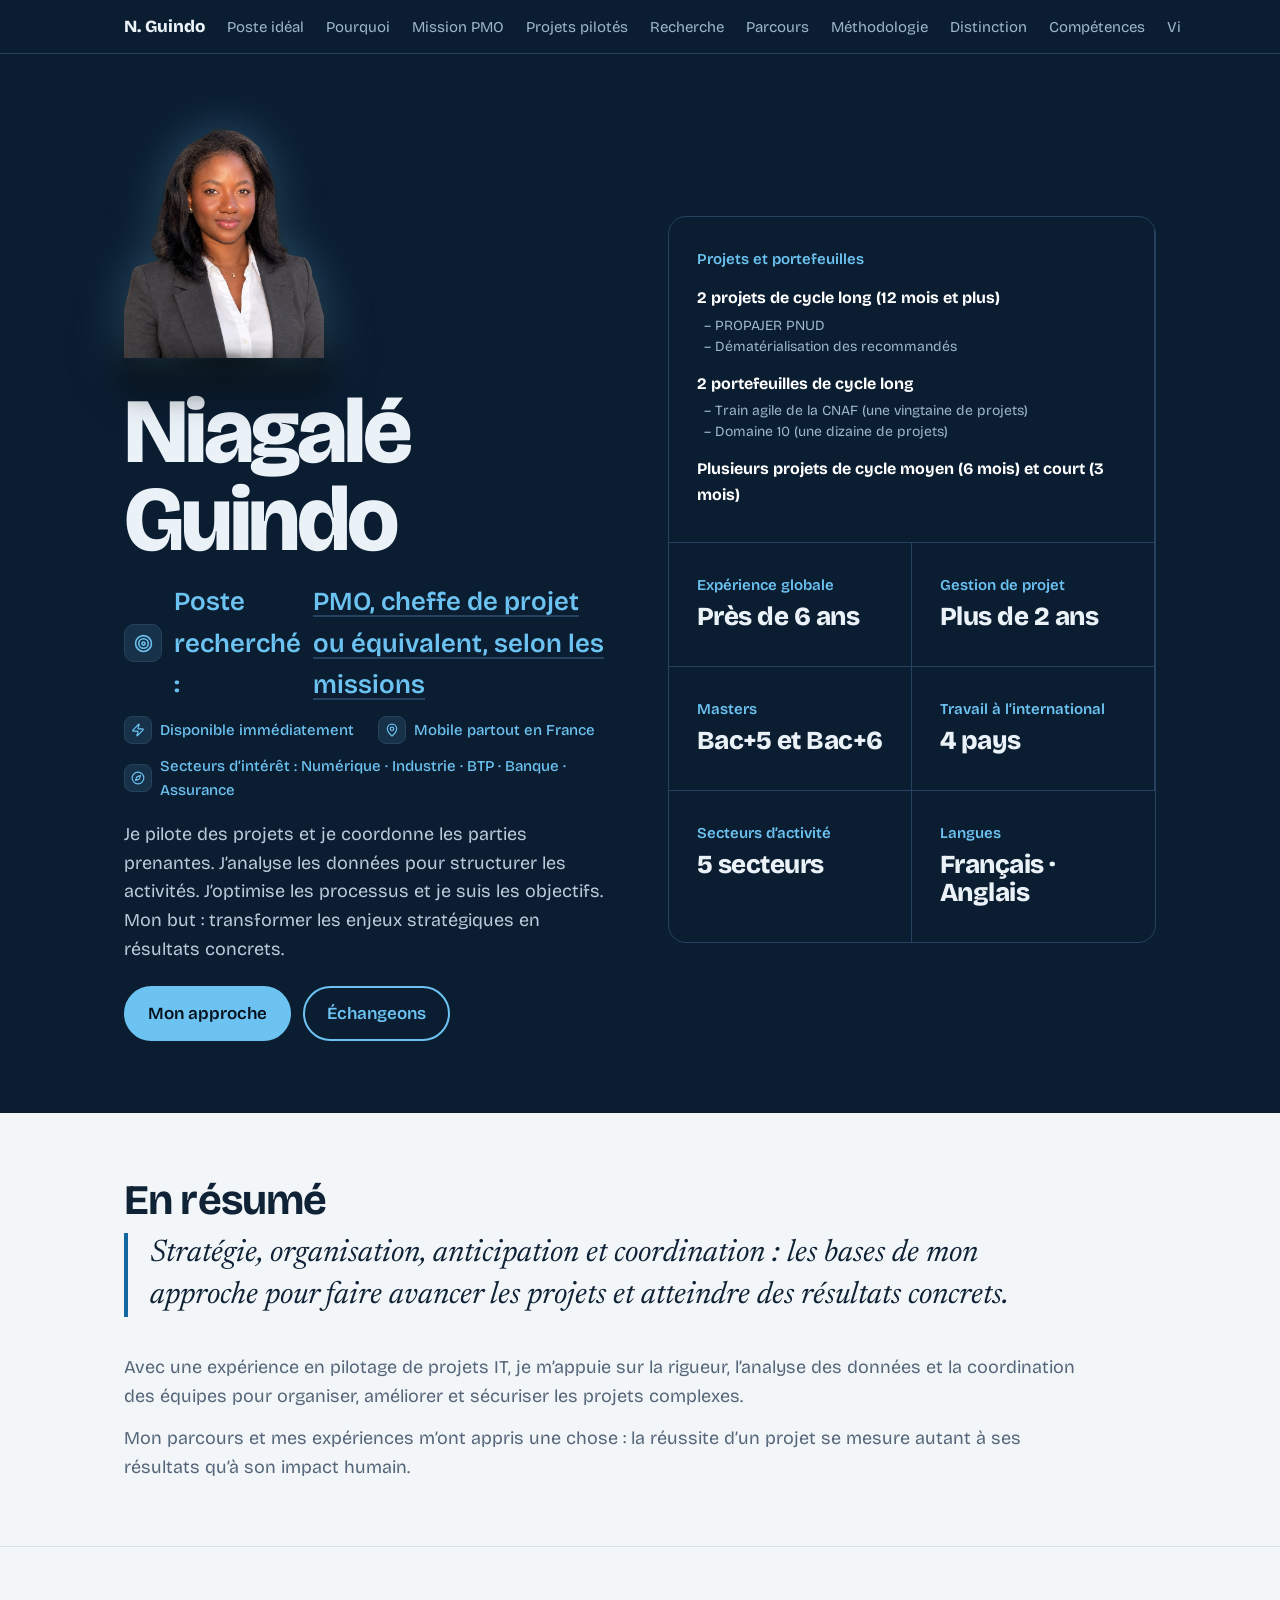
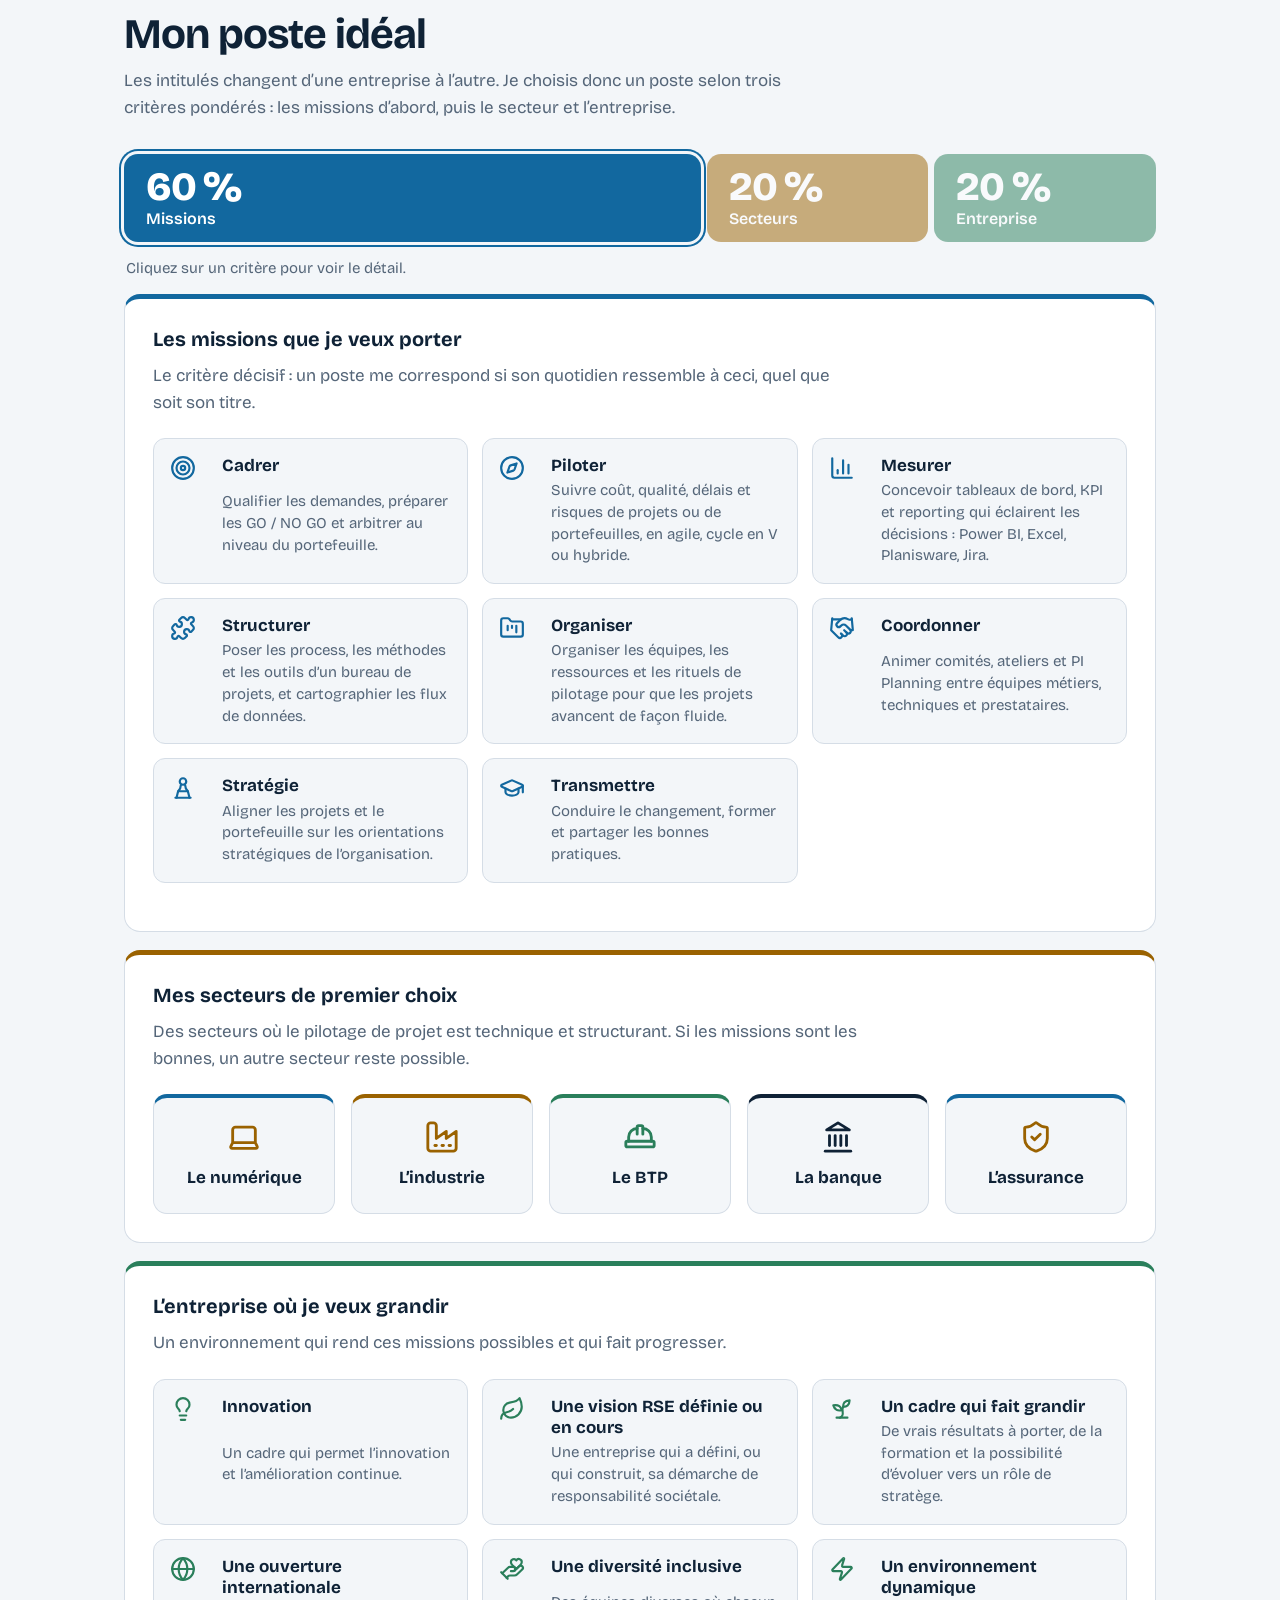
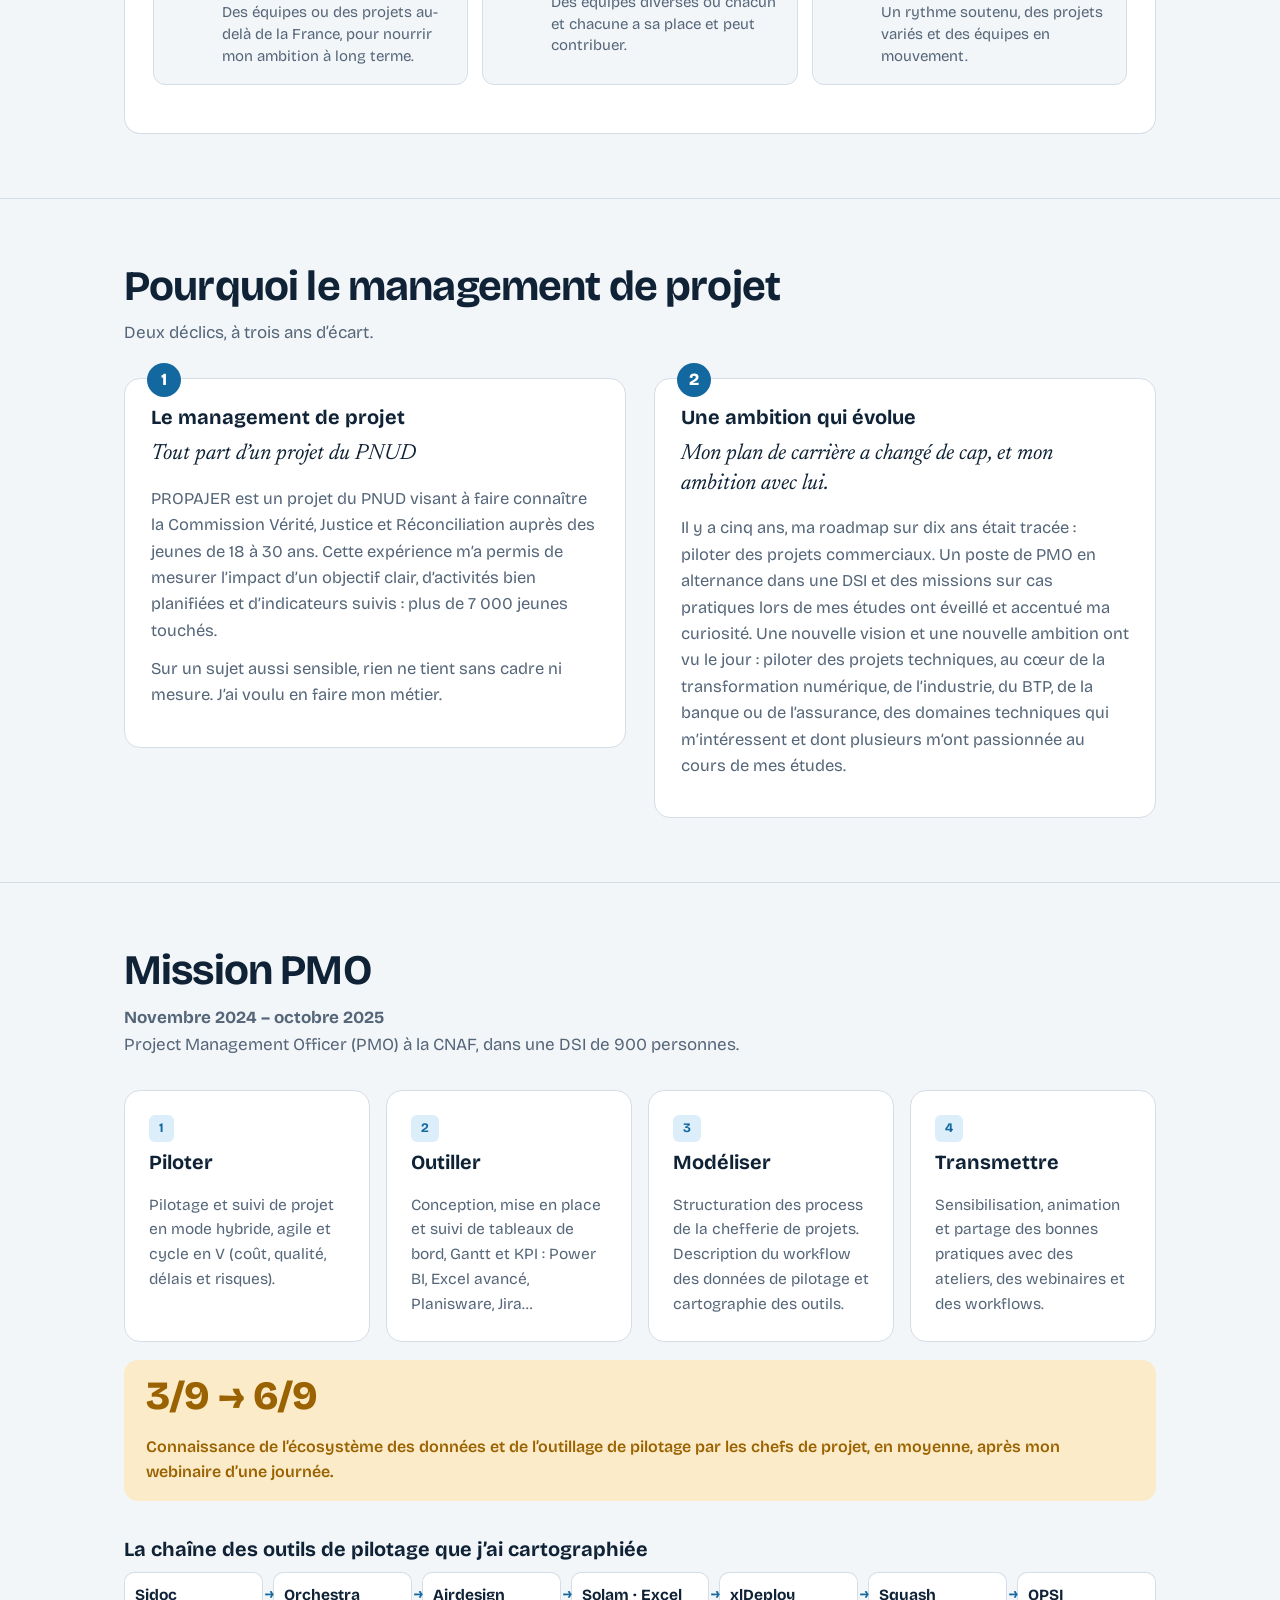
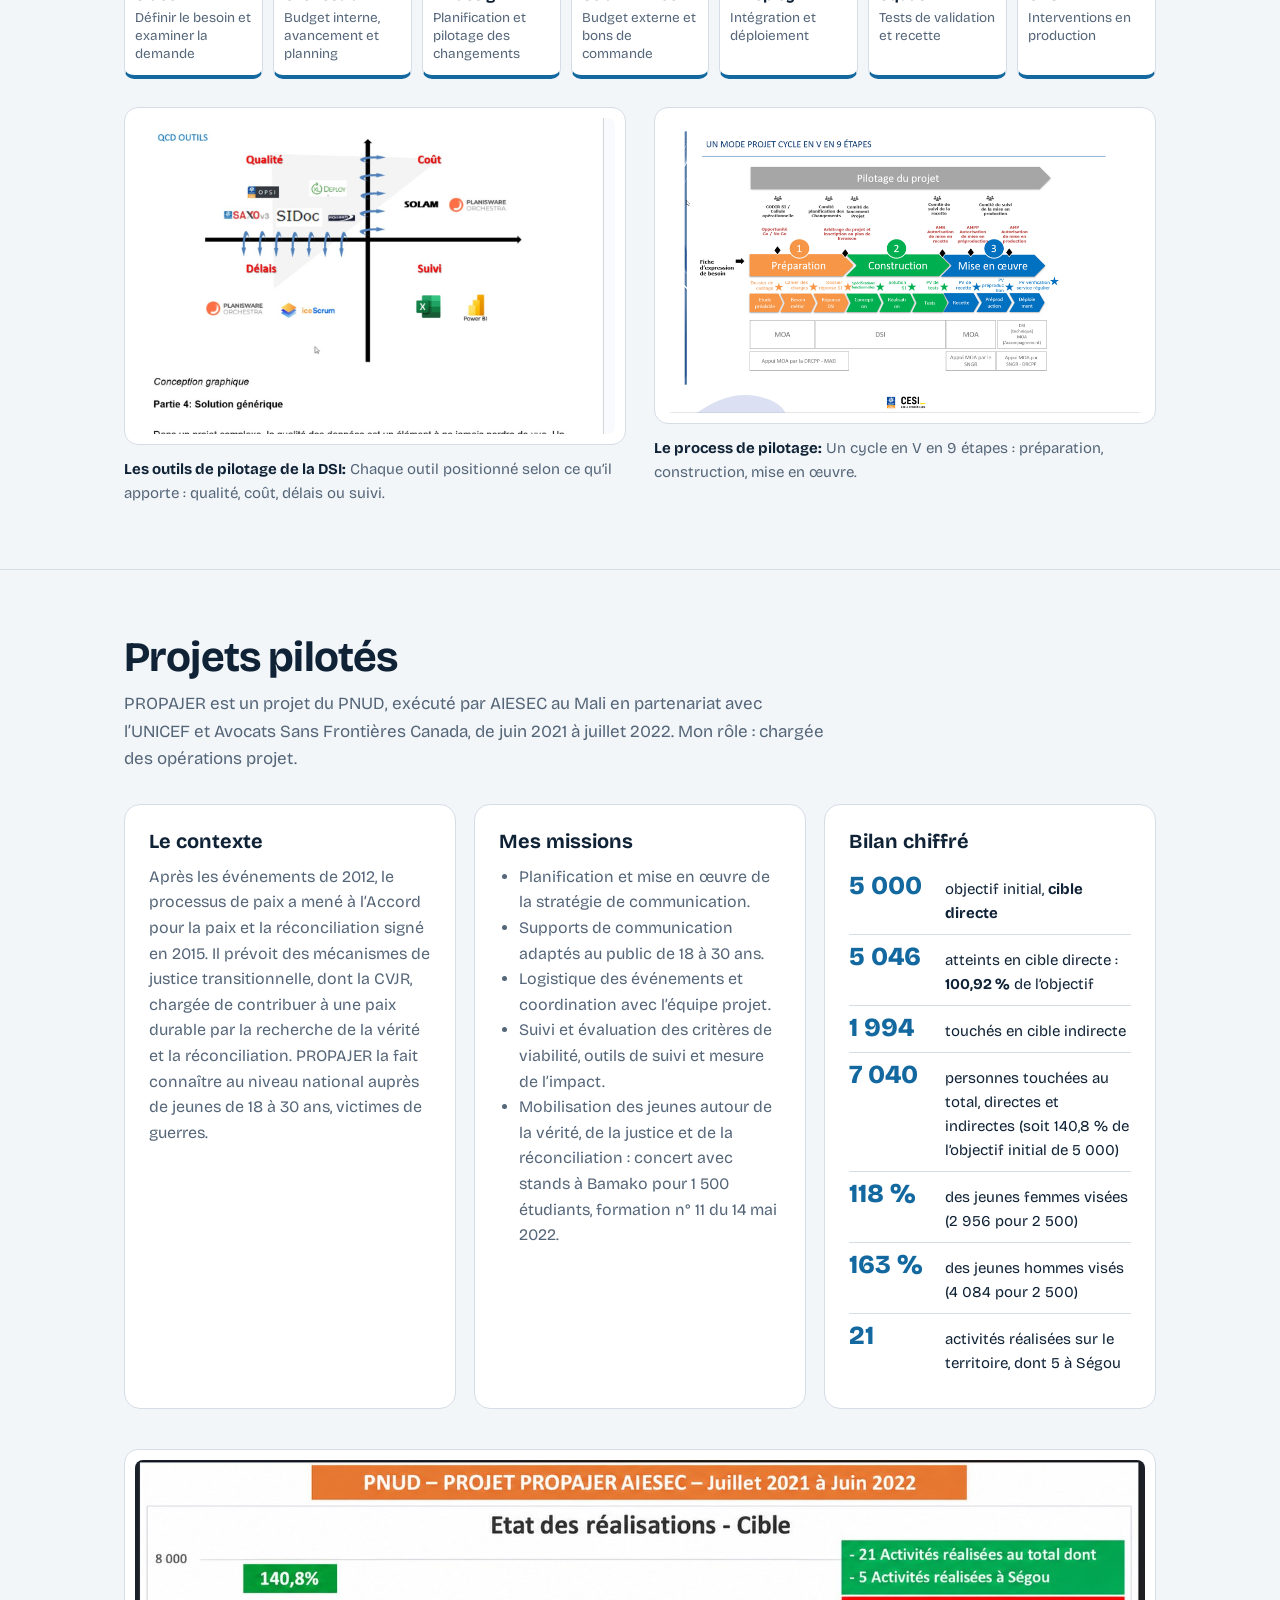
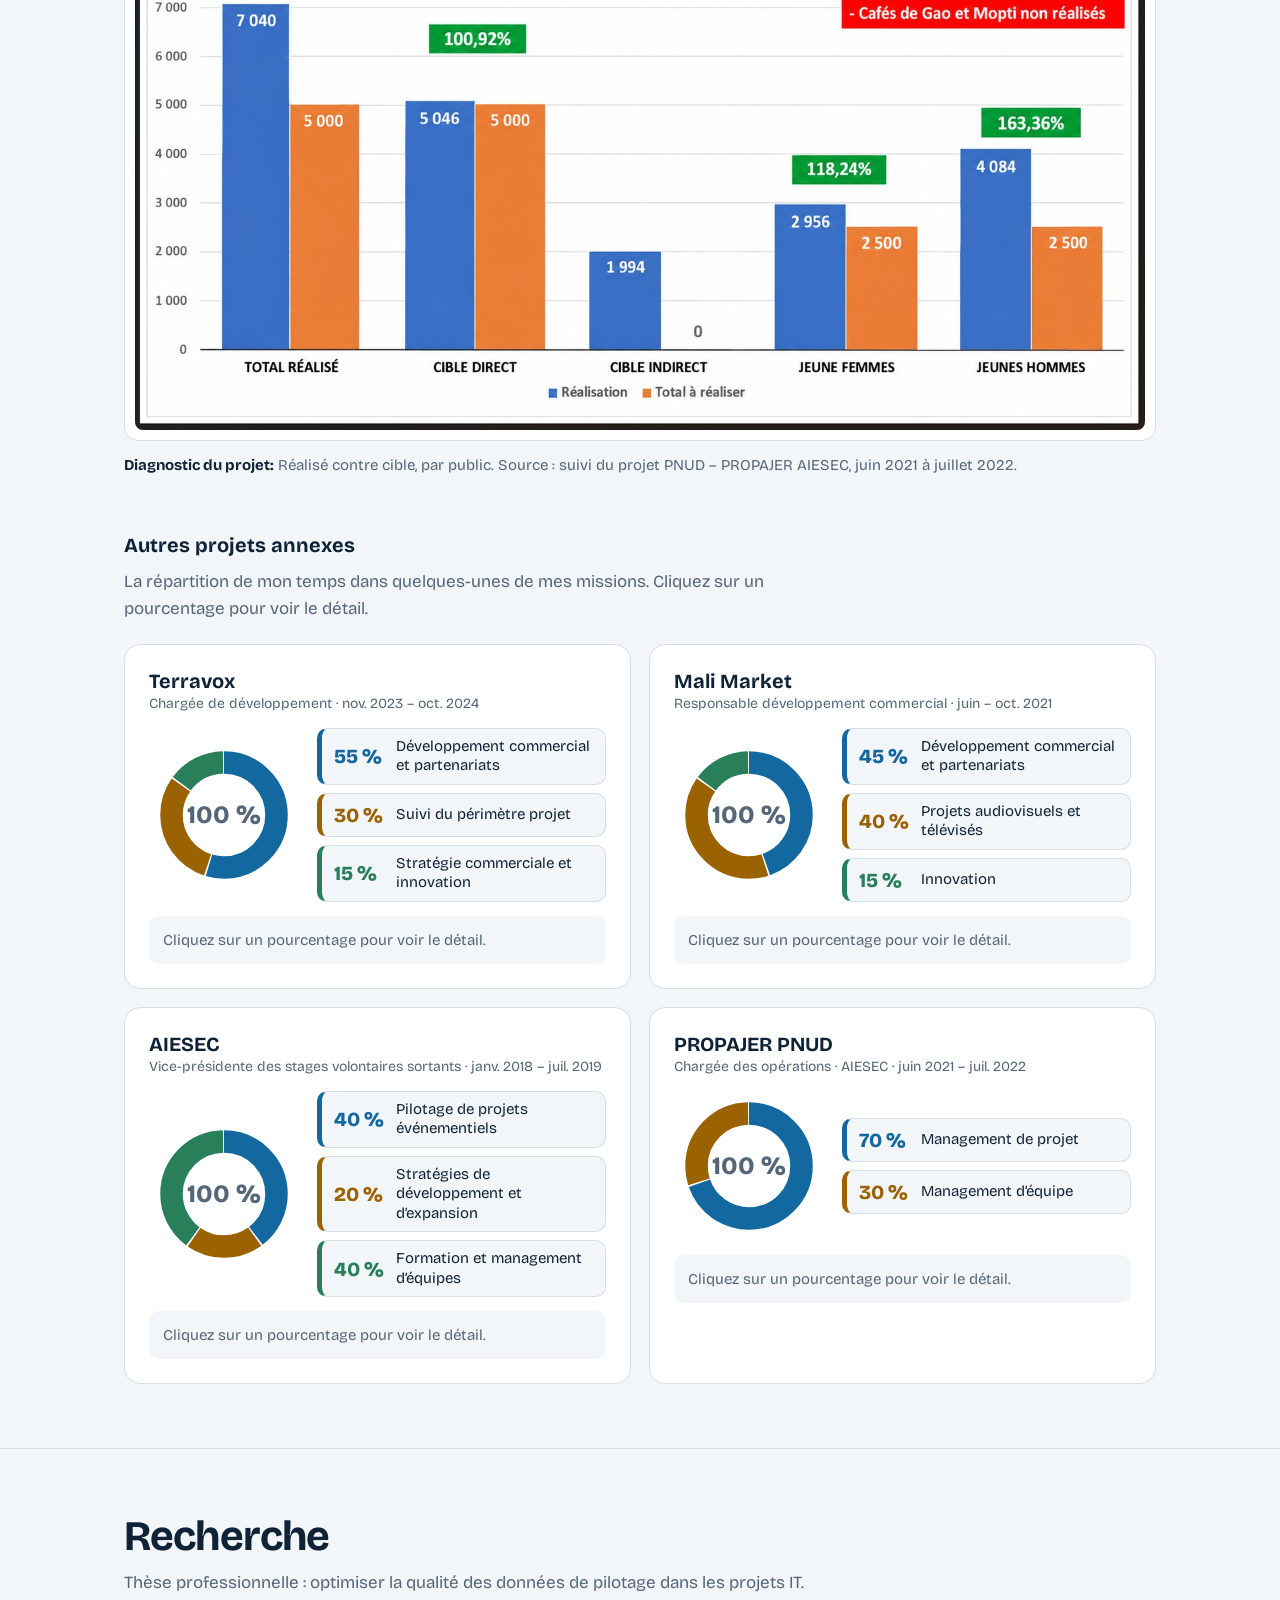
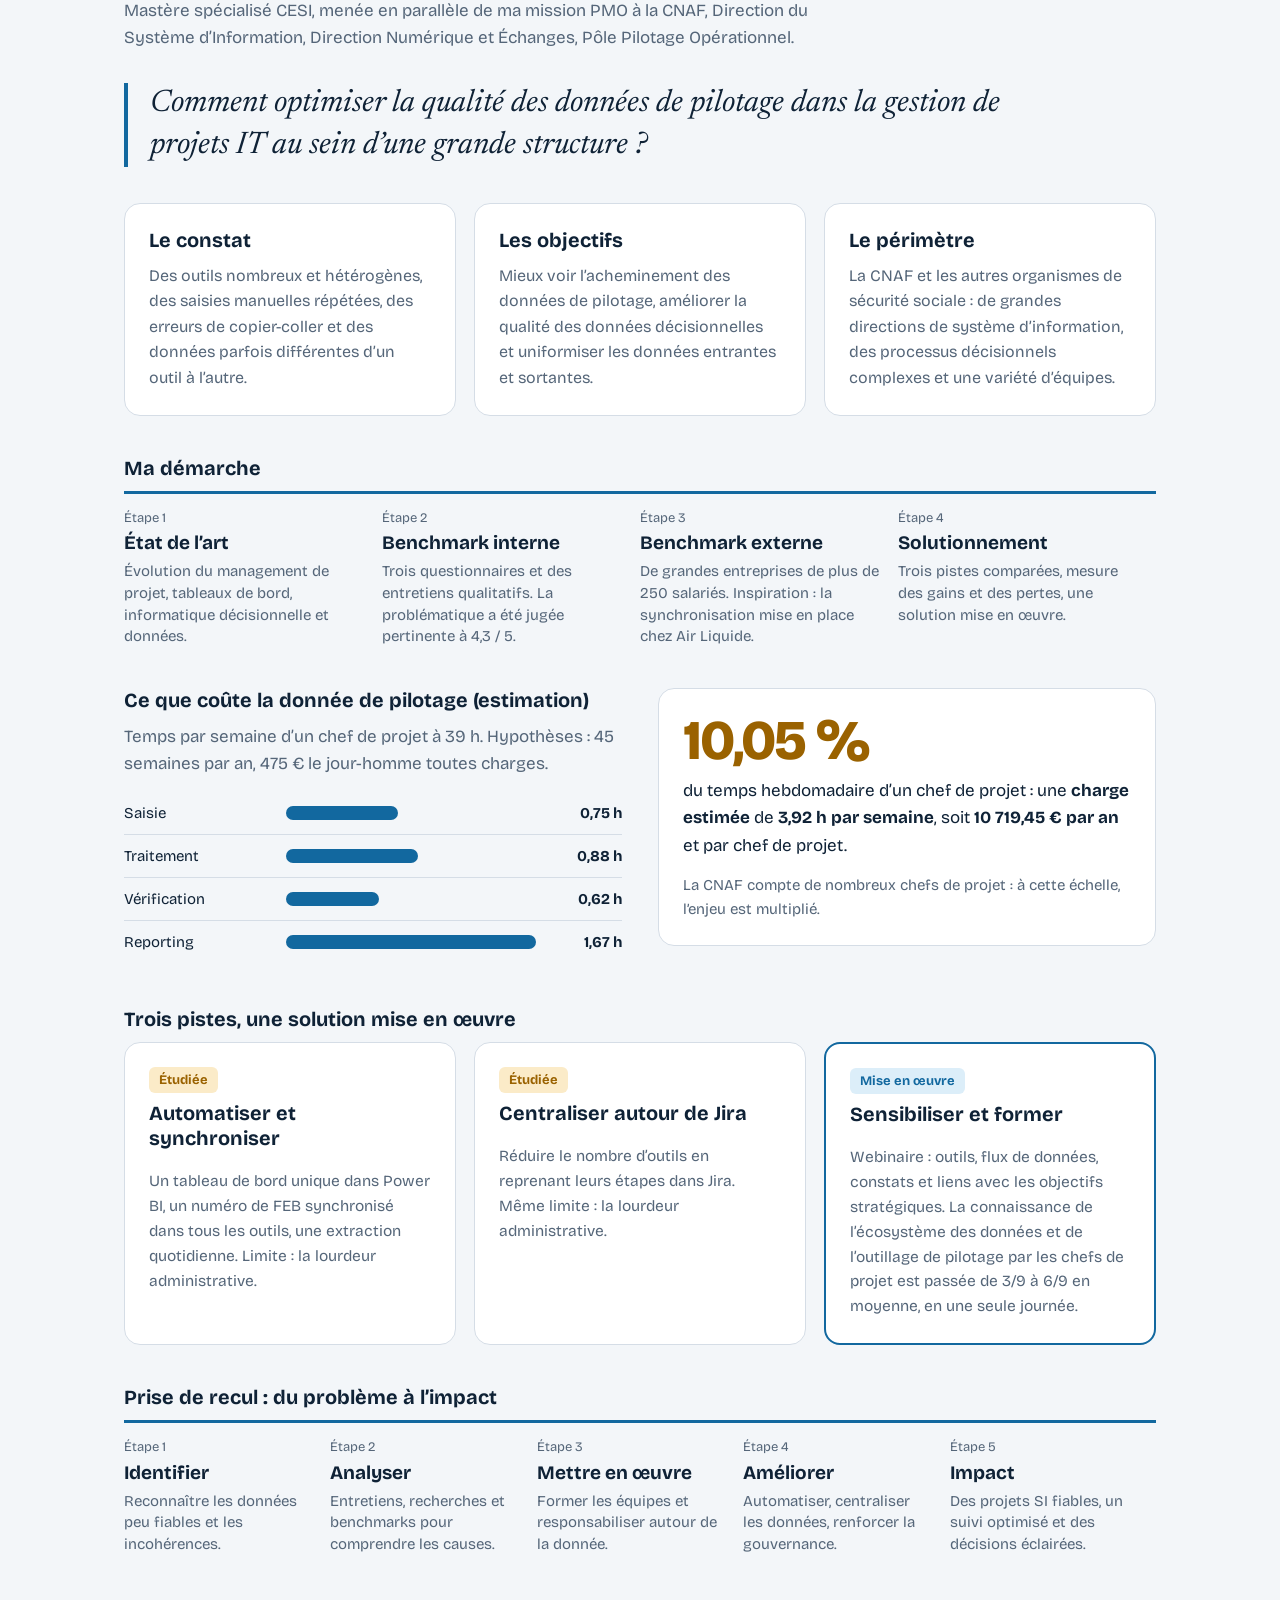
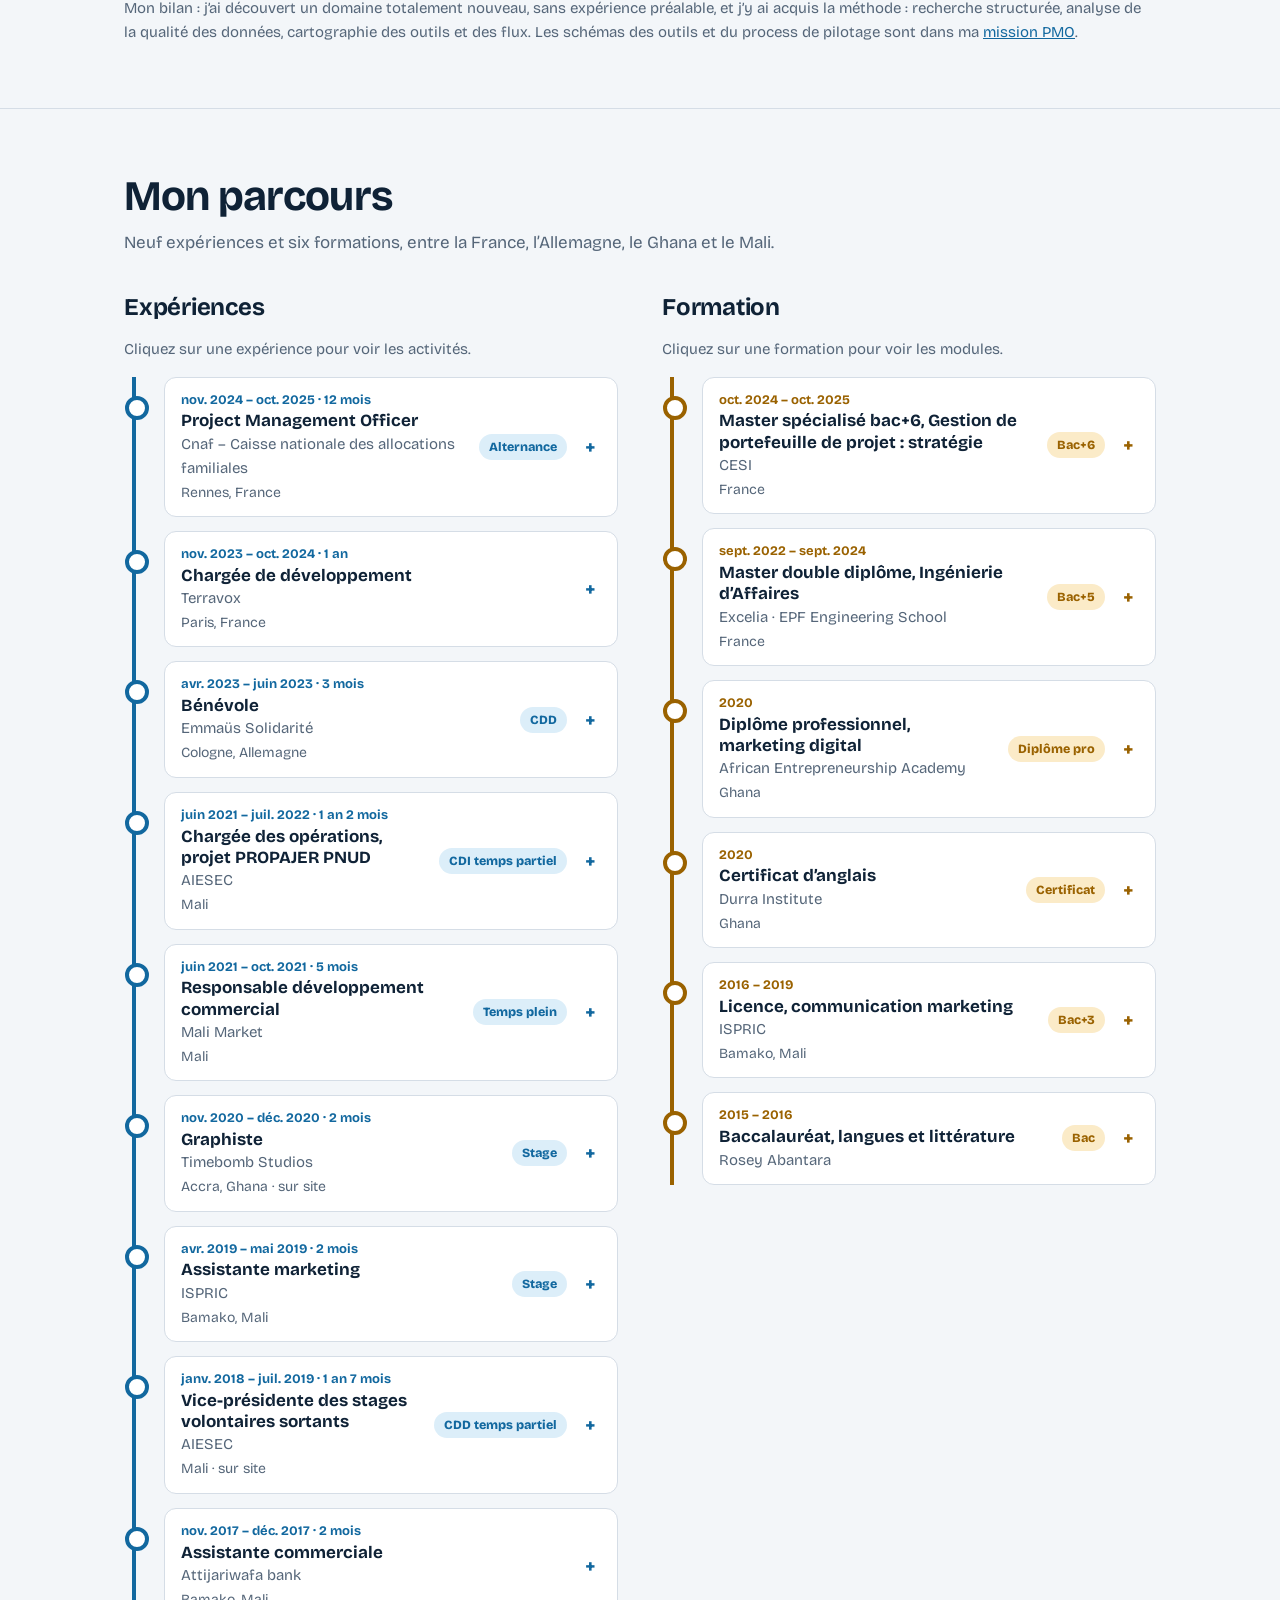
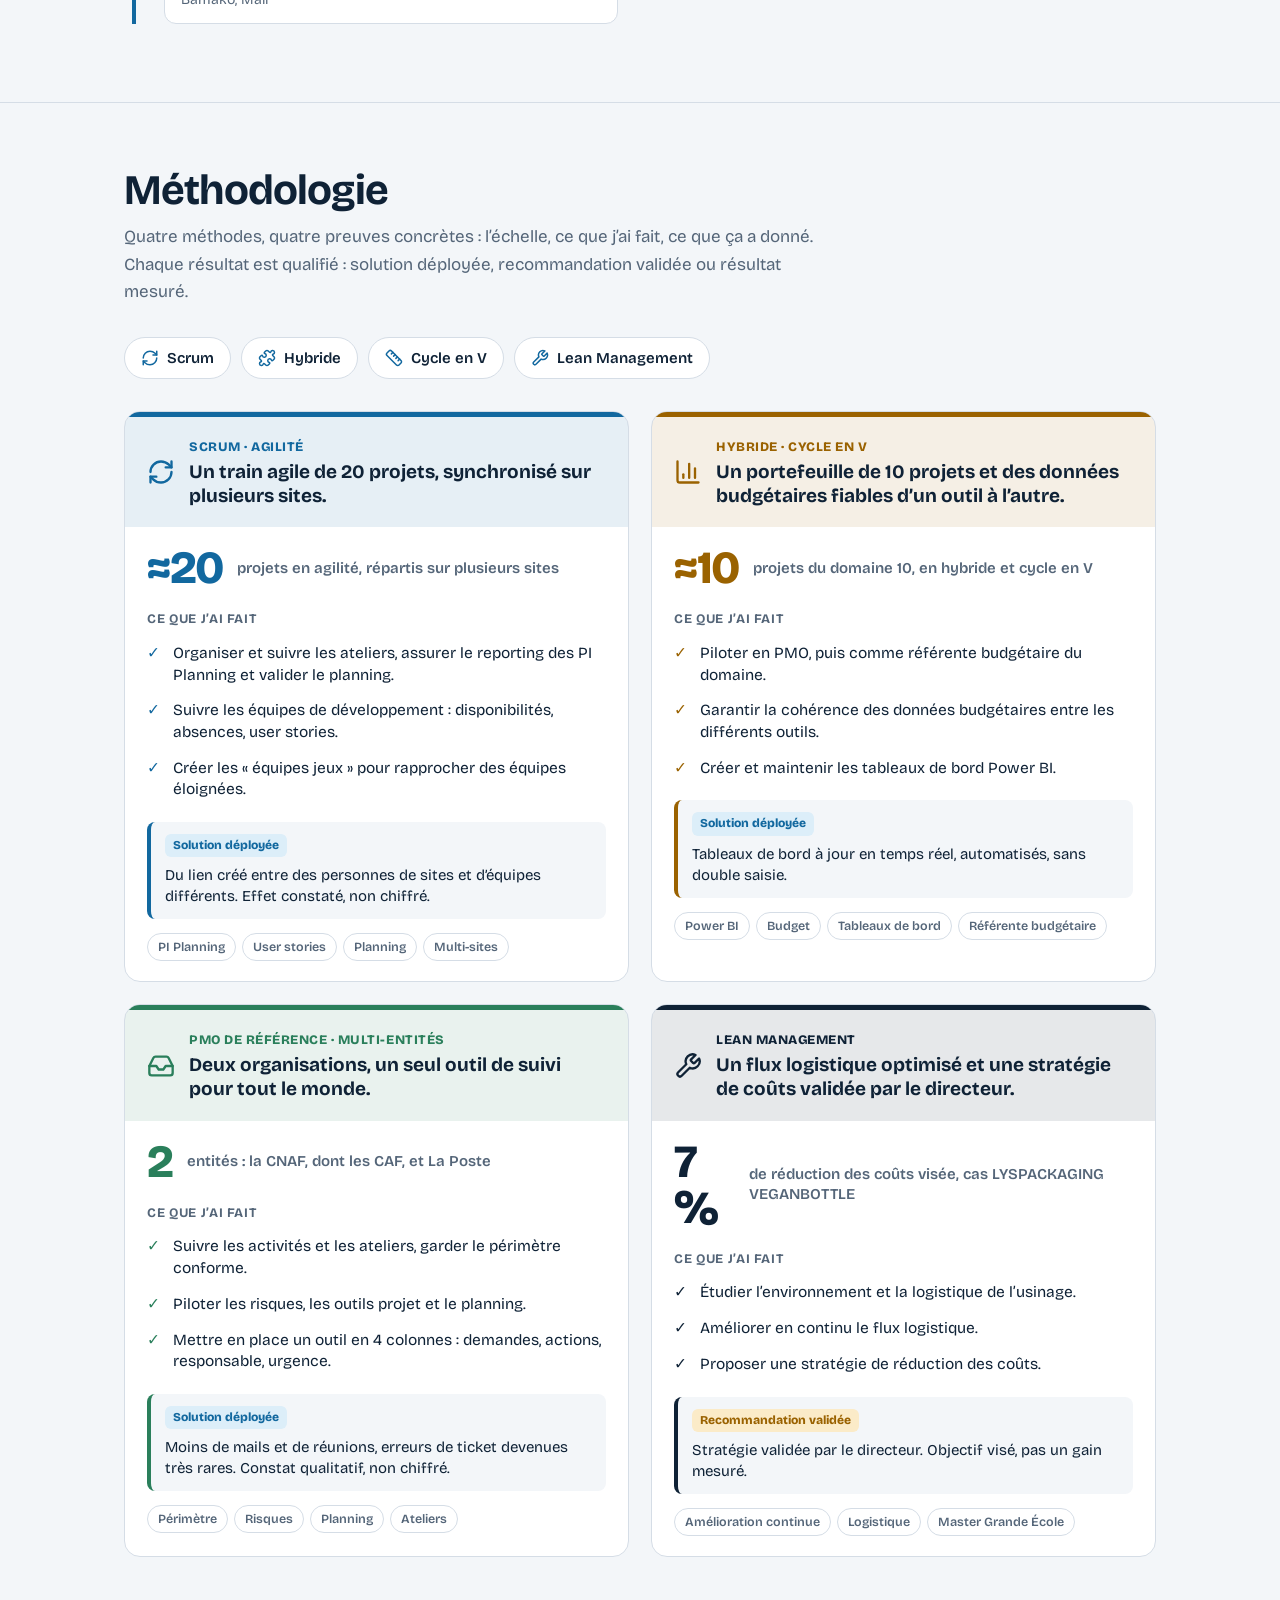
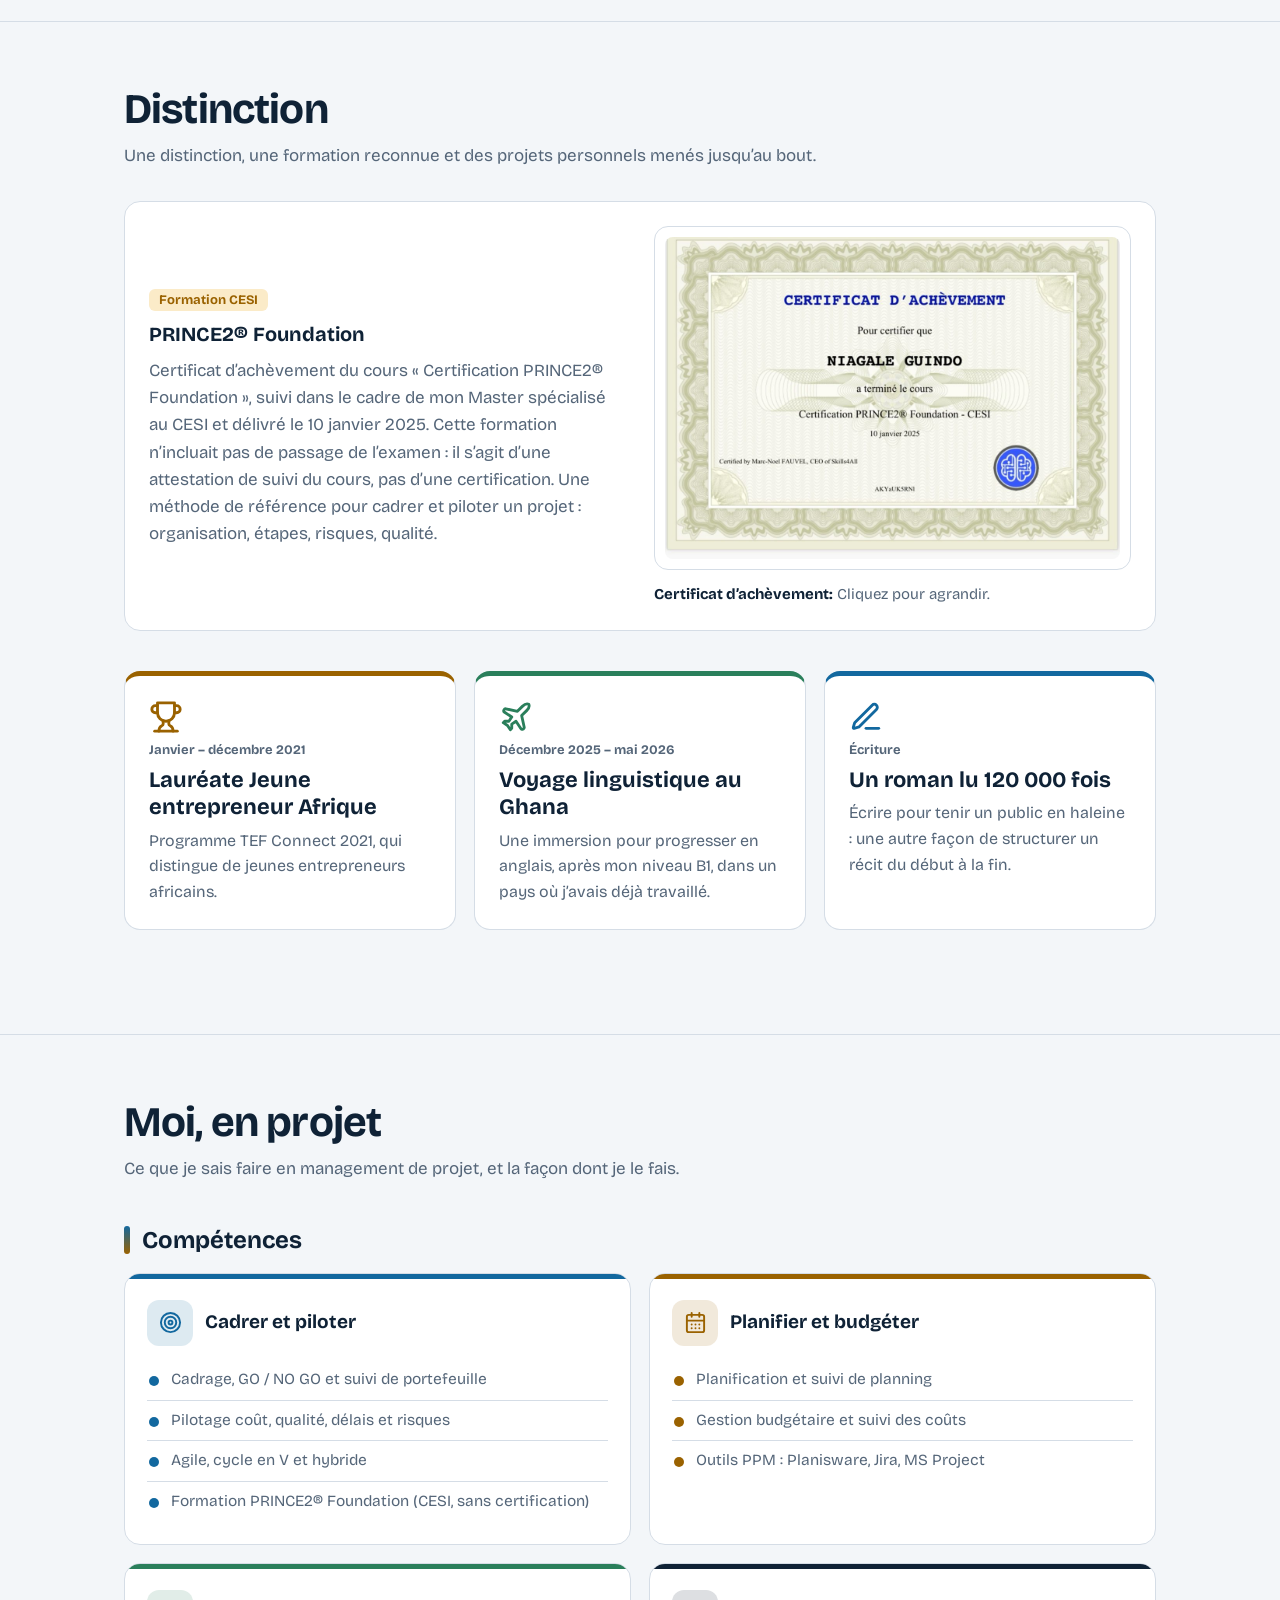
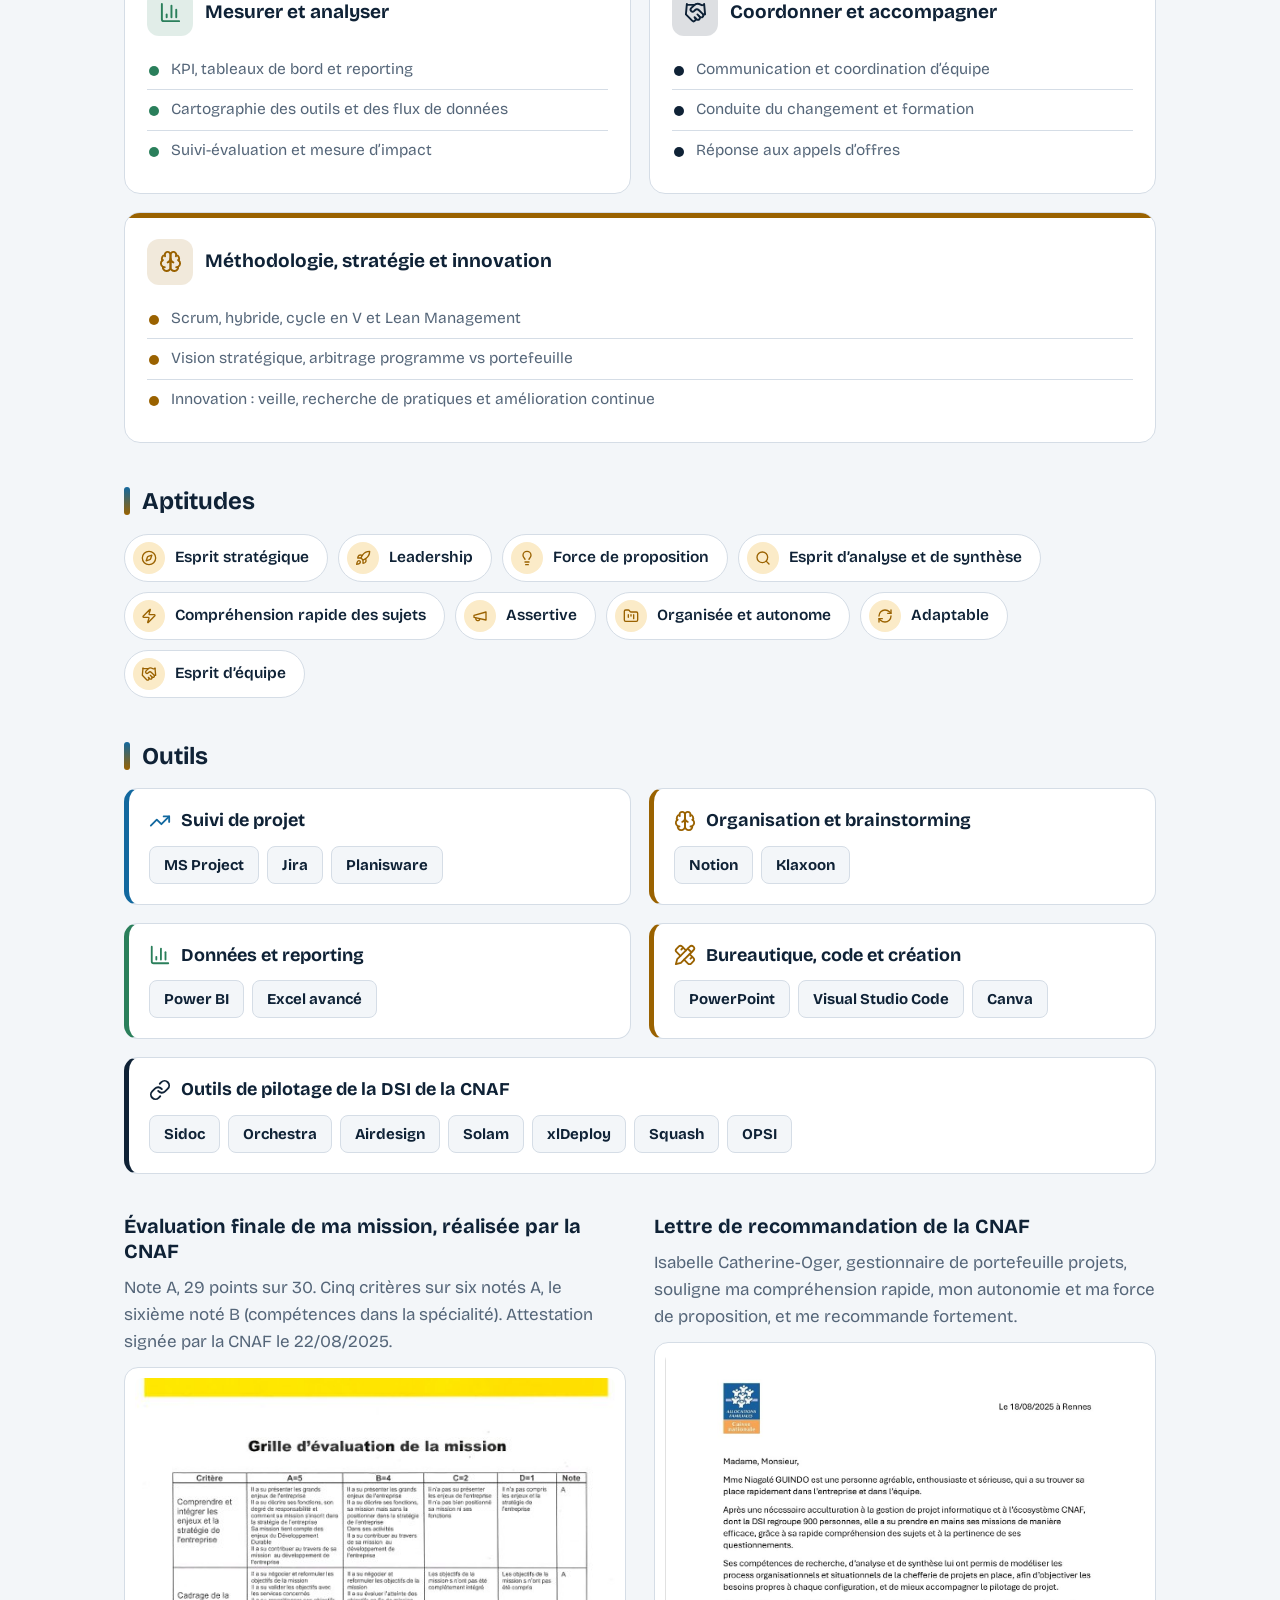
==== commit 21803d63: "Add files via upload" ====
--- a/images/index.html
+++ b/images/index.html
@@ -7,17 +7,19 @@
 <meta name="description" content="Portfolio de Niagalé Guindo, PMO et cheffe de projet : missions, projet PROPAJER PNUD, mission PMO à la CNAF, recherche, compétences et vision.">
 <link rel="preconnect" href="https://fonts.googleapis.com">
 <link href="https://fonts.googleapis.com/css2?family=Bricolage+Grotesque:opsz,wght@12..96,400;12..96,600;12..96,800&family=Newsreader:ital,opsz,wght@1,6..72,400&display=swap" rel="stylesheet">
-<link rel="icon" href="data:image/svg+xml,%3Csvg xmlns=%27http://www.w3.org/2000/svg%27 viewBox=%270 0 100 100%27%3E%3Ctext y=%27.9em%27 font-size=%2790%27%3E📊%3C/text%3E%3C/svg%3E">
+<link rel="icon" href="data:image/svg+xml,%3Csvg xmlns=%27http://www.w3.org/2000/svg%27 viewBox=%270 0 24 24%27 fill=%27none%27 stroke=%27%2312689F%27 stroke-width=%272.4%27 stroke-linecap=%27round%27 stroke-linejoin=%27round%27%3E%3Cpath d=%27M3 3v16a2 2 0 0 0 2 2h16%27/%3E%3Cpath d=%27M18 17V9%27/%3E%3Cpath d=%27M13 17V5%27/%3E%3Cpath d=%27M8 17v-3%27/%3E%3C/svg%3E">
 <link rel="stylesheet" href="style.css">
 </head>
 <body>
-<nav><div class="wrap"><b>N. Guindo</b><a href="#pourquoi">Pourquoi</a><a href="#pmo">Mission PMO</a><a href="#propajer">Projets pilotés</a><a href="#these">Recherche</a><a href="#parcours">Parcours</a><a href="#methodologie">Méthodologie</a><a href="#distinction">Distinction</a><a href="#competences">Compétences</a><a href="#vision">Vision</a><a href="#contact">Contact</a></div></nav>
+<svg width="0" height="0" style="position:absolute" aria-hidden="true" focusable="false"><defs><symbol id="i-brain" viewBox="0 0 24 24"><path d="M12 5a3 3 0 1 0-5.997.125 4 4 0 0 0-2.526 5.77 4 4 0 0 0 .556 6.588A4 4 0 1 0 12 18Z"/><path d="M12 5a3 3 0 1 1 5.997.125 4 4 0 0 1 2.526 5.77 4 4 0 0 1-.556 6.588A4 4 0 1 1 12 18Z"/><path d="M15 13a4.5 4.5 0 0 1-3-4 4.5 4.5 0 0 1-3 4"/><path d="M17.599 6.5a3 3 0 0 0 .399-1.375"/><path d="M6.003 5.125A3 3 0 0 0 6.401 6.5"/><path d="M3.477 10.896a4 4 0 0 1 .585-.396"/><path d="M19.938 10.5a4 4 0 0 1 .585.396"/><path d="M6 18a4 4 0 0 1-1.967-.516"/><path d="M19.967 17.484A4 4 0 0 1 18 18"/></symbol><symbol id="i-bulb" viewBox="0 0 24 24"><path d="M15 14c.2-1 .7-1.7 1.5-2.5 1-.9 1.5-2.2 1.5-3.5A6 6 0 0 0 6 8c0 1 .2 2.2 1.5 3.5.7.7 1.3 1.5 1.5 2.5"/><path d="M9 18h6"/><path d="M10 22h4"/></symbol><symbol id="i-calendar" viewBox="0 0 24 24"><path d="M8 2v4"/><path d="M16 2v4"/><rect width="18" height="18" x="3" y="4" rx="2"/><path d="M3 10h18"/><path d="M8 14h.01"/><path d="M12 14h.01"/><path d="M16 14h.01"/><path d="M8 18h.01"/><path d="M12 18h.01"/><path d="M16 18h.01"/></symbol><symbol id="i-cap" viewBox="0 0 24 24"><path d="M21.42 10.922a1 1 0 0 0-.019-1.838L12.83 5.18a2 2 0 0 0-1.66 0L2.6 9.08a1 1 0 0 0 0 1.832l8.57 3.908a2 2 0 0 0 1.66 0z"/><path d="M22 10v6"/><path d="M6 12.5V16a6 3 0 0 0 12 0v-3.5"/></symbol><symbol id="i-chart" viewBox="0 0 24 24"><path d="M3 3v16a2 2 0 0 0 2 2h16"/><path d="M18 17V9"/><path d="M13 17V5"/><path d="M8 17v-3"/></symbol><symbol id="i-compass" viewBox="0 0 24 24"><circle cx="12" cy="12" r="10"/><path d="m16.24 7.76-1.804 5.411a2 2 0 0 1-1.265 1.265L7.76 16.24l1.804-5.411a2 2 0 0 1 1.265-1.265z"/></symbol><symbol id="i-factory" viewBox="0 0 24 24"><path d="M2 20a2 2 0 0 0 2 2h16a2 2 0 0 0 2-2V8l-7 5V8l-7 5V4a2 2 0 0 0-2-2H4a2 2 0 0 0-2 2Z"/><path d="M17 18h1"/><path d="M12 18h1"/><path d="M7 18h1"/></symbol><symbol id="i-folder" viewBox="0 0 24 24"><path d="M4 20h16a2 2 0 0 0 2-2V8a2 2 0 0 0-2-2h-7.93a2 2 0 0 1-1.66-.9l-.82-1.2A2 2 0 0 0 7.93 3H4a2 2 0 0 0-2 2v13c0 1.1.9 2 2 2Z"/><path d="M8 10v4"/><path d="M12 10v2"/><path d="M16 10v6"/></symbol><symbol id="i-globe" viewBox="0 0 24 24"><circle cx="12" cy="12" r="10"/><path d="M12 2a14.5 14.5 0 0 0 0 20 14.5 14.5 0 0 0 0-20"/><path d="M2 12h20"/></symbol><symbol id="i-handheart" viewBox="0 0 24 24"><path d="M11 14h2a2 2 0 1 0 0-4h-3c-.6 0-1.1.2-1.4.6L3 16"/><path d="m7 20 1.6-1.4c.3-.4.8-.6 1.4-.6h4c1.1 0 2.1-.4 2.8-1.2l4.6-4.4a2 2 0 0 0-2.75-2.91l-4.2 3.9"/><path d="m2 15 6 6"/><path d="M19.5 8.5c.7-.7 1.5-1.6 1.5-2.7A2.73 2.73 0 0 0 16 4a2.78 2.78 0 0 0-5 1.8c0 1.2.8 2 1.5 2.8L16 12Z"/></symbol><symbol id="i-handshake" viewBox="0 0 24 24"><path d="m11 17 2 2a1 1 0 1 0 3-3"/><path d="m14 14 2.5 2.5a1 1 0 1 0 3-3l-3.88-3.88a3 3 0 0 0-4.24 0l-.88.88a1 1 0 1 1-3-3l2.81-2.81a5.79 5.79 0 0 1 7.06-.87l.47.28a2 2 0 0 0 1.42.25L21 4"/><path d="m21 3 1 11h-2"/><path d="M3 3 2 14l6.5 6.5a1 1 0 1 0 3-3"/><path d="M3 4h8"/></symbol><symbol id="i-hardhat" viewBox="0 0 24 24"><path d="M10 10V5a1 1 0 0 1 1-1h2a1 1 0 0 1 1 1v5"/><path d="M14 6a6 6 0 0 1 6 6v3"/><path d="M4 15v-3a6 6 0 0 1 6-6"/><rect x="2" y="15" width="20" height="4" rx="1"/></symbol><symbol id="i-inbox" viewBox="0 0 24 24"><polyline points="22 12 16 12 14 15 10 15 8 12 2 12"/><path d="M5.45 5.11 2 12v6a2 2 0 0 0 2 2h16a2 2 0 0 0 2-2v-6l-3.45-6.89A2 2 0 0 0 16.76 4H7.24a2 2 0 0 0-1.79 1.11z"/></symbol><symbol id="i-landmark" viewBox="0 0 24 24"><line x1="3" x2="21" y1="22" y2="22"/><line x1="6" x2="6" y1="18" y2="11"/><line x1="10" x2="10" y1="18" y2="11"/><line x1="14" x2="14" y1="18" y2="11"/><line x1="18" x2="18" y1="18" y2="11"/><polygon points="12 2 20 7 4 7"/></symbol><symbol id="i-laptop" viewBox="0 0 24 24"><path d="M20 16V7a2 2 0 0 0-2-2H6a2 2 0 0 0-2 2v9m16 0H4m16 0 1.28 2.55a1 1 0 0 1-.9 1.45H3.62a1 1 0 0 1-.9-1.45L4 16"/></symbol><symbol id="i-leaf" viewBox="0 0 24 24"><path d="M11 20A7 7 0 0 1 9.8 6.1C15.5 5 17 4.48 19 2c1 2 2 4.18 2 8 0 5.5-4.78 10-10 10Z"/><path d="M2 21c0-3 1.85-5.36 5.08-6C9.5 14.52 12 13 13 12"/></symbol><symbol id="i-link" viewBox="0 0 24 24"><path d="M10 13a5 5 0 0 0 7.54.54l3-3a5 5 0 0 0-7.07-7.07l-1.72 1.71"/><path d="M14 11a5 5 0 0 0-7.54-.54l-3 3a5 5 0 0 0 7.07 7.07l1.71-1.71"/></symbol><symbol id="i-megaphone" viewBox="0 0 24 24"><path d="m3 11 18-5v12L3 14v-3z"/><path d="M11.6 16.8a3 3 0 1 1-5.8-1.6"/></symbol><symbol id="i-pawn" viewBox="0 0 24 24"><circle cx="12" cy="6" r="3"/><path d="M10 9.5c0 2.5-1 4-2.5 5.5h9C15 13.5 14 12 14 9.5"/><path d="M6 21l1.5-6"/><path d="M18 21l-1.5-6"/><path d="M5 21h14"/></symbol><symbol id="i-pen" viewBox="0 0 24 24"><path d="M12 20h9"/><path d="M16.376 3.622a1 1 0 0 1 3.002 3.002L7.368 18.635a2 2 0 0 1-.855.506l-2.872.838a.5.5 0 0 1-.62-.62l.838-2.872a2 2 0 0 1 .506-.854z"/></symbol><symbol id="i-pin" viewBox="0 0 24 24"><path d="M20 10c0 4.993-5.539 10.193-7.399 11.799a1 1 0 0 1-1.202 0C9.539 20.193 4 14.993 4 10a8 8 0 0 1 16 0"/><circle cx="12" cy="10" r="3"/></symbol><symbol id="i-plane" viewBox="0 0 24 24"><path d="M17.8 19.2 16 11l3.5-3.5C21 6 21.5 4 21 3c-1-.5-3 0-4.5 1.5L13 8 4.8 6.2c-.5-.1-.9.1-1.1.5l-.3.5c-.2.5-.1 1 .3 1.3L9 12l-2 3H4l-1 1 3 2 2 3 1-1v-3l3-2 3.5 5.3c.3.4.8.5 1.3.3l.5-.2c.4-.3.6-.7.5-1.2z"/></symbol><symbol id="i-puzzle" viewBox="0 0 24 24"><path d="M15.39 4.39a1 1 0 0 0 1.68-.474 2.5 2.5 0 1 1 3.014 3.015 1 1 0 0 0-.474 1.68l1.683 1.682a2.414 2.414 0 0 1 0 3.414L19.61 15.39a1 1 0 0 1-1.68-.474 2.5 2.5 0 1 0-3.014 3.015 1 1 0 0 1 .474 1.68l-1.683 1.682a2.414 2.414 0 0 1-3.414 0L8.61 19.61a1 1 0 0 0-1.68.474 2.5 2.5 0 1 1-3.014-3.015 1 1 0 0 0 .474-1.68l-1.683-1.682a2.414 2.414 0 0 1 0-3.414L4.39 8.61a1 1 0 0 1 1.68.474 2.5 2.5 0 1 0 3.014-3.015 1 1 0 0 1-.474-1.68l1.683-1.682a2.414 2.414 0 0 1 3.414 0z"/></symbol><symbol id="i-refresh" viewBox="0 0 24 24"><path d="M3 12a9 9 0 0 1 9-9 9.75 9.75 0 0 1 6.74 2.74L21 8"/><path d="M21 3v5h-5"/><path d="M21 12a9 9 0 0 1-9 9 9.75 9.75 0 0 1-6.74-2.74L3 16"/><path d="M8 16H3v5"/></symbol><symbol id="i-rocket" viewBox="0 0 24 24"><path d="M4.5 16.5c-1.5 1.26-2 5-2 5s3.74-.5 5-2c.71-.84.7-2.13-.09-2.91a2.18 2.18 0 0 0-2.91-.09z"/><path d="m12 15-3-3a22 22 0 0 1 2-3.95A12.88 12.88 0 0 1 22 2c0 2.72-.78 7.5-6 11a22.35 22.35 0 0 1-4 2z"/><path d="M9 12H4s.55-3.03 2-4c1.62-1.08 5 0 5 0"/><path d="M12 15v5s3.03-.55 4-2c1.08-1.62 0-5 0-5"/></symbol><symbol id="i-ruler" viewBox="0 0 24 24"><path d="M21.3 15.3a2.4 2.4 0 0 1 0 3.4l-2.6 2.6a2.4 2.4 0 0 1-3.4 0L2.7 8.7a2.41 2.41 0 0 1 0-3.4l2.6-2.6a2.41 2.41 0 0 1 3.4 0Z"/><path d="m14.5 12.5 2-2"/><path d="m11.5 9.5 2-2"/><path d="m8.5 6.5 2-2"/><path d="m17.5 15.5 2-2"/></symbol><symbol id="i-search" viewBox="0 0 24 24"><circle cx="11" cy="11" r="8"/><path d="m21 21-4.3-4.3"/></symbol><symbol id="i-shield" viewBox="0 0 24 24"><path d="M20 13c0 5-3.5 7.5-7.66 8.95a1 1 0 0 1-.67-.01C7.5 20.5 4 18 4 13V6a1 1 0 0 1 1-1c2 0 4.5-1.2 6.24-2.72a1.17 1.17 0 0 1 1.52 0C14.51 3.81 17 5 19 5a1 1 0 0 1 1 1z"/><path d="m9 12 2 2 4-4"/></symbol><symbol id="i-sprout" viewBox="0 0 24 24"><path d="M7 20h10"/><path d="M10 20c5.5-2.5.8-6.4 3-10"/><path d="M9.5 9.4c1.1.8 1.8 2.2 2.3 3.7-2 .4-3.5.4-4.8-.3-1.2-.6-2.3-1.9-3-4.2 2.8-.5 4.4 0 5.5.8z"/><path d="M14.1 6a7 7 0 0 0-1.1 4c1.9-.1 3.3-.6 4.3-1.4 1-1 1.6-2.3 1.7-4.6-2.7.1-4 1-4.9 2z"/></symbol><symbol id="i-target" viewBox="0 0 24 24"><circle cx="12" cy="12" r="10"/><circle cx="12" cy="12" r="6"/><circle cx="12" cy="12" r="2"/></symbol><symbol id="i-tools" viewBox="0 0 24 24"><path d="m15 5 4 4"/><path d="M13 7 8.7 2.7a2.41 2.41 0 0 0-3.4 0L2.7 5.3a2.41 2.41 0 0 0 0 3.4L7 13"/><path d="m8 6 2-2"/><path d="m2 22 5.5-1.5L21.17 6.83a2.82 2.82 0 0 0-4-4L3.5 16.5z"/><path d="m18 16 2-2"/><path d="m17 11 4.3 4.3c.94.94.94 2.46 0 3.4l-2.6 2.6c-.94.94-2.46.94-3.4 0L11 17"/></symbol><symbol id="i-trend" viewBox="0 0 24 24"><polyline points="22 7 13.5 15.5 8.5 10.5 2 17"/><polyline points="16 7 22 7 22 13"/></symbol><symbol id="i-trophy" viewBox="0 0 24 24"><path d="M6 9H4.5a2.5 2.5 0 0 1 0-5H6"/><path d="M18 9h1.5a2.5 2.5 0 0 0 0-5H18"/><path d="M4 22h16"/><path d="M10 14.66V17c0 .55-.47.98-.97 1.21C7.85 18.75 7 20.24 7 22"/><path d="M14 14.66V17c0 .55.47.98.97 1.21C16.15 18.75 17 20.24 17 22"/><path d="M18 2H6v7a6 6 0 0 0 12 0V2Z"/></symbol><symbol id="i-wrench" viewBox="0 0 24 24"><path d="M14.7 6.3a1 1 0 0 0 0 1.4l1.6 1.6a1 1 0 0 0 1.4 0l3.77-3.77a6 6 0 0 1-7.94 7.94l-6.91 6.91a2.12 2.12 0 0 1-3-3l6.91-6.91a6 6 0 0 1 7.94-7.94l-3.76 3.76z"/></symbol><symbol id="i-zap" viewBox="0 0 24 24"><path d="M4 14a1 1 0 0 1-.78-1.63l9.9-10.2a.5.5 0 0 1 .86.46l-1.92 6.02A1 1 0 0 0 13 10h7a1 1 0 0 1 .78 1.63l-9.9 10.2a.5.5 0 0 1-.86-.46l1.92-6.02A1 1 0 0 0 11 14z"/></symbol></defs></svg>
+
+<nav><div class="wrap"><b>N. Guindo</b><a href="#poste">Poste idéal</a><a href="#pourquoi">Pourquoi</a><a href="#pmo">Mission PMO</a><a href="#propajer">Projets pilotés</a><a href="#these">Recherche</a><a href="#parcours">Parcours</a><a href="#methodologie">Méthodologie</a><a href="#distinction">Distinction</a><a href="#competences">Compétences</a><a href="#vision">Vision</a><a href="#contact">Contact</a></div></nav>
 
 <header class="hero"><div class="wrap">
 <div>
 <div class="portrait"><img src="images/niagale-guindo.png" alt="Portrait de Niagalé Guindo" width="640" height="744"></div>
 <h1>Niagalé Guindo</h1>
-<p class="role"><span class="ri"><i aria-hidden="true">🎯</i>Poste recherché : PMO ou Cheffe de projet</span><span class="ri"><i aria-hidden="true">⚡</i>Disponible immédiatement</span><span class="ri"><i aria-hidden="true">📍</i>Mobile partout en France</span><span class="ri"><i aria-hidden="true">🧭</i>Secteurs d’intérêt : Numérique · Industrie · BTP</span></p>
+<p class="role"><span class="ri"><i aria-hidden="true"><svg class="svgi" aria-hidden="true"><use href="#i-target"/></svg></i>Poste recherché : <a href="#poste">PMO, cheffe de projet ou équivalent, selon les missions</a></span><span class="ri"><i aria-hidden="true"><svg class="svgi" aria-hidden="true"><use href="#i-zap"/></svg></i>Disponible immédiatement</span><span class="ri"><i aria-hidden="true"><svg class="svgi" aria-hidden="true"><use href="#i-pin"/></svg></i>Mobile partout en France</span><span class="ri"><i aria-hidden="true"><svg class="svgi" aria-hidden="true"><use href="#i-compass"/></svg></i>Secteurs d’intérêt : Numérique · Industrie · BTP · Banque · Assurance</span></p>
 <p class="lead">Je pilote des projets et je coordonne les parties prenantes. J’analyse les données pour structurer les activités. J’optimise les processus et je suis les objectifs. Mon but : transformer les enjeux stratégiques en résultats concrets.</p>
 <div class="cta"><a class="btn p" href="#pourquoi">Mon approche</a><a class="btn s" href="#contact">Échangeons</a></div>
 </div>
@@ -46,6 +48,49 @@
 </div>
 </div></section>
 
+<section id="poste"><div class="wrap">
+<h2 class="t">Mon poste idéal</h2>
+<p class="sub">Les intitulés changent d’une entreprise à l’autre. Je choisis donc un poste selon trois critères pondérés : les missions d’abord, puis le secteur et l’entreprise.</p>
+<div class="ideal" id="ideal">
+<div class="ib" role="tablist" aria-label="Les trois critères de mon poste idéal">
+<button type="button" role="tab" class="it i1" id="tab-m" aria-controls="pan-m" aria-selected="true" style="--w:60"><b>60 %</b><span>Missions</span></button>
+<button type="button" role="tab" class="it i2" id="tab-s" aria-controls="pan-s" aria-selected="false" style="--w:20"><b>20 %</b><span>Secteurs</span></button>
+<button type="button" role="tab" class="it i3" id="tab-e" aria-controls="pan-e" aria-selected="false" style="--w:20"><b>20 %</b><span>Entreprise</span></button>
+</div>
+<p class="note ihint">Cliquez sur un critère pour voir le détail.</p>
+<div class="ip p1" role="tabpanel" id="pan-m" aria-labelledby="tab-m">
+<h3 class="s">Les missions que je veux porter</h3>
+<p class="pd">Le critère décisif : un poste me correspond si son quotidien ressemble à ceci, quel que soit son titre.</p>
+<ul class="mi">
+<li><span aria-hidden="true"><svg class="svgi" aria-hidden="true"><use href="#i-target"/></svg></span><b>Cadrer</b><p>Qualifier les demandes, préparer les GO / NO GO et arbitrer au niveau du portefeuille.</p></li>
+<li><span aria-hidden="true"><svg class="svgi" aria-hidden="true"><use href="#i-compass"/></svg></span><b>Piloter</b><p>Suivre coût, qualité, délais et risques de projets ou de portefeuilles, en agile, cycle en V ou hybride.</p></li>
+<li><span aria-hidden="true"><svg class="svgi" aria-hidden="true"><use href="#i-chart"/></svg></span><b>Mesurer</b><p>Concevoir tableaux de bord, KPI et reporting qui éclairent les décisions : Power BI, Excel, Planisware, Jira.</p></li>
+<li><span aria-hidden="true"><svg class="svgi" aria-hidden="true"><use href="#i-puzzle"/></svg></span><b>Structurer</b><p>Poser les process, les méthodes et les outils d’un bureau de projets, et cartographier les flux de données.</p></li>
+<li><span aria-hidden="true"><svg class="svgi" aria-hidden="true"><use href="#i-folder"/></svg></span><b>Organiser</b><p>Organiser les équipes, les ressources et les rituels de pilotage pour que les projets avancent de façon fluide.</p></li>
+<li><span aria-hidden="true"><svg class="svgi" aria-hidden="true"><use href="#i-handshake"/></svg></span><b>Coordonner</b><p>Animer comités, ateliers et PI Planning entre équipes métiers, techniques et prestataires.</p></li>
+<li><span aria-hidden="true"><svg class="svgi" aria-hidden="true"><use href="#i-pawn"/></svg></span><b>Stratégie</b><p>Aligner les projets et le portefeuille sur les orientations stratégiques de l’organisation.</p></li>
+<li><span aria-hidden="true"><svg class="svgi" aria-hidden="true"><use href="#i-cap"/></svg></span><b>Transmettre</b><p>Conduire le changement, former et partager les bonnes pratiques.</p></li>
+</ul>
+</div>
+<div class="ip p2" role="tabpanel" id="pan-s" aria-labelledby="tab-s">
+<h3 class="s">Mes secteurs de premier choix</h3>
+<p class="pd">Des secteurs où le pilotage de projet est technique et structurant. Si les missions sont les bonnes, un autre secteur reste possible.</p>
+<ul class="dom"><li><span aria-hidden="true"><svg class="svgi" aria-hidden="true"><use href="#i-laptop"/></svg></span>Le numérique</li><li><span aria-hidden="true"><svg class="svgi" aria-hidden="true"><use href="#i-factory"/></svg></span>L’industrie</li><li><span aria-hidden="true"><svg class="svgi" aria-hidden="true"><use href="#i-hardhat"/></svg></span>Le BTP</li><li><span aria-hidden="true"><svg class="svgi" aria-hidden="true"><use href="#i-landmark"/></svg></span>La banque</li><li><span aria-hidden="true"><svg class="svgi" aria-hidden="true"><use href="#i-shield"/></svg></span>L’assurance</li></ul>
+</div>
+<div class="ip p3" role="tabpanel" id="pan-e" aria-labelledby="tab-e">
+<h3 class="s">L’entreprise où je veux grandir</h3>
+<p class="pd">Un environnement qui rend ces missions possibles et qui fait progresser.</p>
+<ul class="mi">
+<li><span aria-hidden="true"><svg class="svgi" aria-hidden="true"><use href="#i-bulb"/></svg></span><b>Innovation</b><p>Un cadre qui permet l’innovation et l’amélioration continue.</p></li>
+<li><span aria-hidden="true"><svg class="svgi" aria-hidden="true"><use href="#i-leaf"/></svg></span><b>Une vision RSE définie ou en cours</b><p>Une entreprise qui a défini, ou qui construit, sa démarche de responsabilité sociétale.</p></li>
+<li><span aria-hidden="true"><svg class="svgi" aria-hidden="true"><use href="#i-sprout"/></svg></span><b>Un cadre qui fait grandir</b><p>De vrais résultats à porter, de la formation et la possibilité d’évoluer vers un rôle de stratège.</p></li>
+<li><span aria-hidden="true"><svg class="svgi" aria-hidden="true"><use href="#i-globe"/></svg></span><b>Une ouverture internationale</b><p>Des équipes ou des projets au-delà de la France, pour nourrir mon ambition à long terme.</p></li>
+<li><span aria-hidden="true"><svg class="svgi" aria-hidden="true"><use href="#i-handheart"/></svg></span><b>Une diversité inclusive</b><p>Des équipes diverses où chacun et chacune a sa place et peut contribuer.</p></li>
+<li><span aria-hidden="true"><svg class="svgi" aria-hidden="true"><use href="#i-zap"/></svg></span><b>Un environnement dynamique</b><p>Un rythme soutenu, des projets variés et des équipes en mouvement.</p></li>
+</ul>
+</div>
+</div>
+</div></section>
 <section id="pourquoi"><div class="wrap">
 <h2 class="t">Pourquoi le management de projet</h2>
 <p class="sub">Deux déclics, à trois ans d’écart.</p>
@@ -55,7 +100,7 @@
 <p>PROPAJER est un projet du PNUD visant à faire connaître la Commission Vérité, Justice et Réconciliation auprès des jeunes de 18 à 30 ans. Cette expérience m’a permis de mesurer l’impact d’un objectif clair, d’activités bien planifiées et d’indicateurs suivis : plus de 7 000 jeunes touchés.</p><p>Sur un sujet aussi sensible, rien ne tient sans cadre ni mesure. J’ai voulu en faire mon métier.</p></article>
 <article class="part"><span class="num">2</span><h3 class="s">Une ambition qui évolue</h3>
 <p class="q2">Mon plan de carrière a changé de cap, et mon ambition avec lui.</p>
-<p>Il y a cinq ans, ma roadmap sur dix ans était tracée : piloter des projets commerciaux. Un poste de PMO en alternance dans une DSI et des missions sur cas pratiques lors de mes études ont éveillé et accentué ma curiosité. Une nouvelle vision et une nouvelle ambition ont vu le jour : piloter des projets techniques, au cœur de la transformation numérique, de l’industrie ou du BTP, des domaines techniques qui m’ont passionnée au cours de mes études.</p></article>
+<p>Il y a cinq ans, ma roadmap sur dix ans était tracée : piloter des projets commerciaux. Un poste de PMO en alternance dans une DSI et des missions sur cas pratiques lors de mes études ont éveillé et accentué ma curiosité. Une nouvelle vision et une nouvelle ambition ont vu le jour : piloter des projets techniques, au cœur de la transformation numérique, de l’industrie, du BTP, de la banque ou de l’assurance, des domaines techniques qui m’intéressent et dont plusieurs m’ont passionnée au cours de mes études.</p></article>
 </div>
 </div></section>
 <section id="pmo"><div class="wrap">
@@ -79,8 +124,8 @@
 <li><b>OPSI</b><span>Interventions en production</span></li>
 </ol>
 <div class="gal" style="margin-top:28px">
-<figure class=""><button class="shot " data-zoom aria-label="Agrandir : outils de pilotage"><img src="images/outils-pilotage-dsi-cnaf.jpg" alt="Cartographie des outils de pilotage de la DSI de la CNAF selon Qualité, Coût, Délais et Suivi" loading="lazy"></button><figcaption><b>Les outils de pilotage de la DSI.</b> Chaque outil positionné selon ce qu’il apporte : qualité, coût, délais ou suivi.</figcaption></figure>
-<figure class=""><button class="shot " data-zoom aria-label="Agrandir : process de pilotage"><img src="images/process-pilotage-cycle-v.png" alt="Process de pilotage : mode projet cycle en V en 9 étapes, de la préparation à la mise en œuvre, avec comités et jalons" loading="lazy"></button><figcaption><b>Le process de pilotage.</b> Un cycle en V en 9 étapes : préparation, construction, mise en œuvre.</figcaption></figure>
+<figure class=""><button class="shot " data-zoom aria-label="Agrandir : outils de pilotage"><img src="images/outils-pilotage-dsi-cnaf.jpg" alt="Cartographie des outils de pilotage de la DSI de la CNAF selon Qualité, Coût, Délais et Suivi" loading="lazy"></button><figcaption><b>Les outils de pilotage de la DSI:</b> Chaque outil positionné selon ce qu’il apporte : qualité, coût, délais ou suivi.</figcaption></figure>
+<figure class=""><button class="shot " data-zoom aria-label="Agrandir : process de pilotage"><img src="images/process-pilotage-cycle-v.png" alt="Process de pilotage : mode projet cycle en V en 9 étapes, de la préparation à la mise en œuvre, avec comités et jalons" loading="lazy"></button><figcaption><b>Le process de pilotage:</b> Un cycle en V en 9 étapes : préparation, construction, mise en œuvre.</figcaption></figure>
 </div>
 </div></section>
 <section id="propajer"><div class="wrap">
@@ -99,7 +144,7 @@
 <div class="row2"><b>21</b><span>activités réalisées sur le territoire, dont 5 à Ségou</span></div>
 </div>
 </div>
-<figure class=""><button class="shot " data-zoom aria-label="Agrandir : diagnostic PROPAJER"><img src="images/propajer-diagnostic-pnud.jpg" alt="État des réalisations du projet PROPAJER par rapport à la cible" loading="lazy"></button><figcaption><b>Diagnostic du projet.</b> Réalisé contre cible, par public. Source : suivi du projet PNUD – PROPAJER AIESEC, juin 2021 à juillet 2022.</figcaption></figure>
+<figure class=""><button class="shot " data-zoom aria-label="Agrandir : diagnostic PROPAJER"><img src="images/propajer-diagnostic-pnud.jpg" alt="État des réalisations du projet PROPAJER par rapport à la cible" loading="lazy"></button><figcaption><b>Diagnostic du projet:</b> Réalisé contre cible, par public. Source : suivi du projet PNUD – PROPAJER AIESEC, juin 2021 à juillet 2022.</figcaption></figure>
 <div class="annex"><h3 class="s">Autres projets annexes</h3><p class="sub" style="margin-bottom:22px">La répartition de mon temps dans quelques-unes de mes missions. Cliquez sur un pourcentage pour voir le détail.</p><div class="dnall"><article class="card dn"><div><h4>Terravox</h4><small>Chargée de développement · nov. 2023 – oct. 2024</small></div><div class="dnb"><div class="dnw"><svg viewBox="0 0 120 120" role="img" aria-label="Répartition des missions chez Terravox : 55 % Développement commercial et partenariats, 30 % Suivi du périmètre projet, 15 % Stratégie commerciale et innovation"><g transform="rotate(-90 60 60)"><circle class="seg s1" cx="60" cy="60" r="42" stroke-dasharray="143.94 119.95" stroke-dashoffset="0.00"/><circle class="seg s2" cx="60" cy="60" r="42" stroke-dasharray="77.97 185.93" stroke-dashoffset="-145.14"/><circle class="seg s3" cx="60" cy="60" r="42" stroke-dasharray="38.38 225.51" stroke-dashoffset="-224.31"/></g><text class="dc" x="60" y="60" text-anchor="middle" dominant-baseline="central">100 %</text></svg></div><ul class="dnl"><li><button type="button" class="pb s1" aria-pressed="false" data-p="55" data-t="Développement commercial et partenariats" data-d="Développement commercial et partenariats, veille, relations commerciales et satisfaction client."><b>55 %</b><span>Développement commercial et partenariats</span></button></li><li><button type="button" class="pb s2" aria-pressed="false" data-p="30" data-t="Suivi du périmètre projet" data-d="Suivi de tout ce qui relevait du périmètre projet : phase d’exécution, rapports d’exécution et conformité aux normes."><b>30 %</b><span>Suivi du périmètre projet</span></button></li><li><button type="button" class="pb s3" aria-pressed="false" data-p="15" data-t="Stratégie commerciale et innovation" data-d="Stratégie commerciale, recherche de pratiques et innovation."><b>15 %</b><span>Stratégie commerciale et innovation</span></button></li></ul></div><div class="dnd" aria-live="polite"><p>Cliquez sur un pourcentage pour voir le détail.</p></div></article><article class="card dn"><div><h4>Mali Market</h4><small>Responsable développement commercial · juin – oct. 2021</small></div><div class="dnb"><div class="dnw"><svg viewBox="0 0 120 120" role="img" aria-label="Répartition des missions chez Mali Market : 45 % Développement commercial et partenariats, 40 % Projets audiovisuels et télévisés, 15 % Innovation"><g transform="rotate(-90 60 60)"><circle class="seg s1" cx="60" cy="60" r="42" stroke-dasharray="117.55 146.34" stroke-dashoffset="0.00"/><circle class="seg s2" cx="60" cy="60" r="42" stroke-dasharray="104.36 159.54" stroke-dashoffset="-118.75"/><circle class="seg s3" cx="60" cy="60" r="42" stroke-dasharray="38.38 225.51" stroke-dashoffset="-224.31"/></g><text class="dc" x="60" y="60" text-anchor="middle" dominant-baseline="central">100 %</text></svg></div><ul class="dnl"><li><button type="button" class="pb s1" aria-pressed="false" data-p="45" data-t="Développement commercial et partenariats" data-d="Développement commercial, recherche de partenaires, suivi des collaborations et relation partenariale."><b>45 %</b><span>Développement commercial et partenariats</span></button></li><li><button type="button" class="pb s2" aria-pressed="false" data-p="40" data-t="Projets audiovisuels et télévisés" data-d="Cadrage des projets, conformité et pilotage opérationnel de projets audiovisuels et télévisés."><b>40 %</b><span>Projets audiovisuels et télévisés</span></button></li><li><button type="button" class="pb s3" aria-pressed="false" data-p="15" data-t="Innovation" data-d="Part de mon temps consacrée à l’innovation."><b>15 %</b><span>Innovation</span></button></li></ul></div><div class="dnd" aria-live="polite"><p>Cliquez sur un pourcentage pour voir le détail.</p></div></article><article class="card dn"><div><h4>AIESEC</h4><small>Vice-présidente des stages volontaires sortants · janv. 2018 – juil. 2019</small></div><div class="dnb"><div class="dnw"><svg viewBox="0 0 120 120" role="img" aria-label="Répartition des missions chez AIESEC : 40 % Pilotage de projets événementiels, 20 % Stratégies de développement et d’expansion, 40 % Formation et management d’équipes"><g transform="rotate(-90 60 60)"><circle class="seg s1" cx="60" cy="60" r="42" stroke-dasharray="104.36 159.54" stroke-dashoffset="0.00"/><circle class="seg s2" cx="60" cy="60" r="42" stroke-dasharray="51.58 212.32" stroke-dashoffset="-105.56"/><circle class="seg s3" cx="60" cy="60" r="42" stroke-dasharray="104.36 159.54" stroke-dashoffset="-158.34"/></g><text class="dc" x="60" y="60" text-anchor="middle" dominant-baseline="central">100 %</text></svg></div><ul class="dnl"><li><button type="button" class="pb s1" aria-pressed="false" data-p="40" data-t="Pilotage de projets événementiels" data-d="Cadrage, organisation et conformité réglementaire des projets événementiels, au Mali et dans la sous-région, notamment en Côte d’Ivoire, au Sénégal et en Gambie."><b>40 %</b><span>Pilotage de projets événementiels</span></button></li><li><button type="button" class="pb s2" aria-pressed="false" data-p="20" data-t="Stratégies de développement et d’expansion" data-d="Stratégies de développement et d’expansion."><b>20 %</b><span>Stratégies de développement et d’expansion</span></button></li><li><button type="button" class="pb s3" aria-pressed="false" data-p="40" data-t="Formation et management d’équipes" data-d="Suivi des réalisations, recrutement, accompagnement et formation des équipes."><b>40 %</b><span>Formation et management d’équipes</span></button></li></ul></div><div class="dnd" aria-live="polite"><p>Cliquez sur un pourcentage pour voir le détail.</p></div></article><article class="card dn"><div><h4>PROPAJER PNUD</h4><small>Chargée des opérations · AIESEC · juin 2021 – juil. 2022</small></div><div class="dnb"><div class="dnw"><svg viewBox="0 0 120 120" role="img" aria-label="Répartition des missions chez PROPAJER PNUD : 70 % Management de projet, 30 % Management d’équipe"><g transform="rotate(-90 60 60)"><circle class="seg s1" cx="60" cy="60" r="42" stroke-dasharray="183.53 80.37" stroke-dashoffset="0.00"/><circle class="seg s2" cx="60" cy="60" r="42" stroke-dasharray="77.97 185.93" stroke-dashoffset="-184.73"/></g><text class="dc" x="60" y="60" text-anchor="middle" dominant-baseline="central">100 %</text></svg></div><ul class="dnl"><li><button type="button" class="pb s1" aria-pressed="false" data-p="70" data-t="Management de projet" data-d="Planification et mise en œuvre de la stratégie de communication, logistique des événements, suivi et évaluation, mesure de l’impact."><b>70 %</b><span>Management de projet</span></button></li><li><button type="button" class="pb s2" aria-pressed="false" data-p="30" data-t="Management d’équipe" data-d="Répartition des missions, suivi des réalisations, accompagnement et formation."><b>30 %</b><span>Management d’équipe</span></button></li></ul></div><div class="dnd" aria-live="polite"><p>Cliquez sur un pourcentage pour voir le détail.</p></div></article></div></div>
 </div></section>
 <section id="these"><div class="wrap">
@@ -156,33 +201,33 @@
 <section id="methodologie"><div class="wrap">
 <h2 class="t">Méthodologie</h2>
 <p class="sub">Quatre méthodes, quatre preuves concrètes : l’échelle, ce que j’ai fait, ce que ça a donné. Chaque résultat est qualifié : solution déployée, recommandation validée ou résultat mesuré.</p>
-<ul class="mchips"><li><span aria-hidden="true">🔄</span>Scrum</li><li><span aria-hidden="true">🧩</span>Hybride</li><li><span aria-hidden="true">📐</span>Cycle en V</li><li><span aria-hidden="true">🔧</span>Lean Management</li></ul>
-<div class="mx"><article class="mc c1"><div class="mh"><span class="ic" aria-hidden="true">🔄</span><div><small>Scrum · Agilité</small><h3 class="s">Un train agile de 20 projets, synchronisé sur plusieurs sites.</h3></div></div><div class="mn"><b>≈20</b><span>projets en agilité, répartis sur plusieurs sites</span></div><h4>Ce que j’ai fait</h4><ul class="ma"><li>Organiser et suivre les ateliers, assurer le reporting des PI Planning et valider le planning.</li><li>Suivre les équipes de développement : disponibilités, absences, user stories.</li><li>Créer les « équipes jeux » pour rapprocher des équipes éloignées.</li></ul><div class="mr"><span class="st">Solution déployée</span><p>Du lien créé entre des personnes de sites et d’équipes différents. Effet constaté, non chiffré.</p></div><ul class="mk"><li>PI Planning</li><li>User stories</li><li>Planning</li><li>Multi-sites</li></ul></article><article class="mc c2"><div class="mh"><span class="ic" aria-hidden="true">📊</span><div><small>Hybride · Cycle en V</small><h3 class="s">Un portefeuille de 10 projets et des données budgétaires fiables d’un outil à l’autre.</h3></div></div><div class="mn"><b>≈10</b><span>projets du domaine 10, en hybride et cycle en V</span></div><h4>Ce que j’ai fait</h4><ul class="ma"><li>Piloter en PMO, puis comme référente budgétaire du domaine.</li><li>Garantir la cohérence des données budgétaires entre les différents outils.</li><li>Créer et maintenir les tableaux de bord Power BI.</li></ul><div class="mr"><span class="st">Solution déployée</span><p>Tableaux de bord à jour en temps réel, automatisés, sans double saisie.</p></div><ul class="mk"><li>Power BI</li><li>Budget</li><li>Tableaux de bord</li><li>Référente budgétaire</li></ul></article><article class="mc c3"><div class="mh"><span class="ic" aria-hidden="true">📮</span><div><small>PMO de référence · Multi-entités</small><h3 class="s">Deux organisations, un seul outil de suivi pour tout le monde.</h3></div></div><div class="mn"><b>2</b><span>entités : la CNAF, dont les CAF, et La Poste</span></div><h4>Ce que j’ai fait</h4><ul class="ma"><li>Suivre les activités et les ateliers, garder le périmètre conforme.</li><li>Piloter les risques, les outils projet et le planning.</li><li>Mettre en place un outil en 4 colonnes : demandes, actions, responsable, urgence.</li></ul><div class="mr"><span class="st">Solution déployée</span><p>Moins de mails et de réunions, erreurs de ticket devenues très rares. Constat qualitatif, non chiffré.</p></div><ul class="mk"><li>Périmètre</li><li>Risques</li><li>Planning</li><li>Ateliers</li></ul></article><article class="mc c4"><div class="mh"><span class="ic" aria-hidden="true">🔧</span><div><small>Lean Management</small><h3 class="s">Un flux logistique optimisé et une stratégie de coûts validée par le directeur.</h3></div></div><div class="mn"><b>7 %</b><span>de réduction des coûts visée, cas LYSPACKAGING VEGANBOTTLE</span></div><h4>Ce que j’ai fait</h4><ul class="ma"><li>Étudier l’environnement et la logistique de l’usinage.</li><li>Améliorer en continu le flux logistique.</li><li>Proposer une stratégie de réduction des coûts.</li></ul><div class="mr"><span class="st v">Recommandation validée</span><p>Stratégie validée par le directeur. Objectif visé, pas un gain mesuré.</p></div><ul class="mk"><li>Amélioration continue</li><li>Logistique</li><li>Master Grande École</li></ul></article></div>
+<ul class="mchips"><li><span aria-hidden="true"><svg class="svgi" aria-hidden="true"><use href="#i-refresh"/></svg></span>Scrum</li><li><span aria-hidden="true"><svg class="svgi" aria-hidden="true"><use href="#i-puzzle"/></svg></span>Hybride</li><li><span aria-hidden="true"><svg class="svgi" aria-hidden="true"><use href="#i-ruler"/></svg></span>Cycle en V</li><li><span aria-hidden="true"><svg class="svgi" aria-hidden="true"><use href="#i-wrench"/></svg></span>Lean Management</li></ul>
+<div class="mx"><article class="mc c1"><div class="mh"><span class="ic" aria-hidden="true"><svg class="svgi" aria-hidden="true"><use href="#i-refresh"/></svg></span><div><small>Scrum · Agilité</small><h3 class="s">Un train agile de 20 projets, synchronisé sur plusieurs sites.</h3></div></div><div class="mn"><b>≈20</b><span>projets en agilité, répartis sur plusieurs sites</span></div><h4>Ce que j’ai fait</h4><ul class="ma"><li>Organiser et suivre les ateliers, assurer le reporting des PI Planning et valider le planning.</li><li>Suivre les équipes de développement : disponibilités, absences, user stories.</li><li>Créer les « équipes jeux » pour rapprocher des équipes éloignées.</li></ul><div class="mr"><span class="st">Solution déployée</span><p>Du lien créé entre des personnes de sites et d’équipes différents. Effet constaté, non chiffré.</p></div><ul class="mk"><li>PI Planning</li><li>User stories</li><li>Planning</li><li>Multi-sites</li></ul></article><article class="mc c2"><div class="mh"><span class="ic" aria-hidden="true"><svg class="svgi" aria-hidden="true"><use href="#i-chart"/></svg></span><div><small>Hybride · Cycle en V</small><h3 class="s">Un portefeuille de 10 projets et des données budgétaires fiables d’un outil à l’autre.</h3></div></div><div class="mn"><b>≈10</b><span>projets du domaine 10, en hybride et cycle en V</span></div><h4>Ce que j’ai fait</h4><ul class="ma"><li>Piloter en PMO, puis comme référente budgétaire du domaine.</li><li>Garantir la cohérence des données budgétaires entre les différents outils.</li><li>Créer et maintenir les tableaux de bord Power BI.</li></ul><div class="mr"><span class="st">Solution déployée</span><p>Tableaux de bord à jour en temps réel, automatisés, sans double saisie.</p></div><ul class="mk"><li>Power BI</li><li>Budget</li><li>Tableaux de bord</li><li>Référente budgétaire</li></ul></article><article class="mc c3"><div class="mh"><span class="ic" aria-hidden="true"><svg class="svgi" aria-hidden="true"><use href="#i-inbox"/></svg></span><div><small>PMO de référence · Multi-entités</small><h3 class="s">Deux organisations, un seul outil de suivi pour tout le monde.</h3></div></div><div class="mn"><b>2</b><span>entités : la CNAF, dont les CAF, et La Poste</span></div><h4>Ce que j’ai fait</h4><ul class="ma"><li>Suivre les activités et les ateliers, garder le périmètre conforme.</li><li>Piloter les risques, les outils projet et le planning.</li><li>Mettre en place un outil en 4 colonnes : demandes, actions, responsable, urgence.</li></ul><div class="mr"><span class="st">Solution déployée</span><p>Moins de mails et de réunions, erreurs de ticket devenues très rares. Constat qualitatif, non chiffré.</p></div><ul class="mk"><li>Périmètre</li><li>Risques</li><li>Planning</li><li>Ateliers</li></ul></article><article class="mc c4"><div class="mh"><span class="ic" aria-hidden="true"><svg class="svgi" aria-hidden="true"><use href="#i-wrench"/></svg></span><div><small>Lean Management</small><h3 class="s">Un flux logistique optimisé et une stratégie de coûts validée par le directeur.</h3></div></div><div class="mn"><b>7 %</b><span>de réduction des coûts visée, cas LYSPACKAGING VEGANBOTTLE</span></div><h4>Ce que j’ai fait</h4><ul class="ma"><li>Étudier l’environnement et la logistique de l’usinage.</li><li>Améliorer en continu le flux logistique.</li><li>Proposer une stratégie de réduction des coûts.</li></ul><div class="mr"><span class="st v">Recommandation validée</span><p>Stratégie validée par le directeur. Objectif visé, pas un gain mesuré.</p></div><ul class="mk"><li>Amélioration continue</li><li>Logistique</li><li>Master Grande École</li></ul></article></div>
 </div></section>
 <section id="distinction"><div class="wrap">
 <h2 class="t">Distinction</h2>
 <p class="sub">Une distinction, une formation reconnue et des projets personnels menés jusqu’au bout.</p>
-<div class="prince"><div><span class="tag a">Formation CESI</span><h3 class="s">PRINCE2® Foundation</h3><p>Certificat d’achèvement du cours « Certification PRINCE2® Foundation », suivi dans le cadre de mon Master spécialisé au CESI et délivré le 10 janvier 2025. Cette formation n’incluait pas de passage de l’examen : il s’agit d’une attestation de suivi du cours, pas d’une certification. Une méthode de référence pour cadrer et piloter un projet : organisation, étapes, risques, qualité.</p></div><figure><button class="shot" data-zoom aria-label="Agrandir : certificat PRINCE2 Foundation"><img src="images/certificat-prince2-cesi.jpg" alt="Certificat d’achèvement de la Certification PRINCE2 Foundation – CESI, au nom de Niagalé Guindo, 10 janvier 2025" loading="lazy"></button><figcaption><b>Certificat d’achèvement.</b> Cliquez pour agrandir.</figcaption></figure></div>
+<div class="prince"><div><span class="tag a">Formation CESI</span><h3 class="s">PRINCE2® Foundation</h3><p>Certificat d’achèvement du cours « Certification PRINCE2® Foundation », suivi dans le cadre de mon Master spécialisé au CESI et délivré le 10 janvier 2025. Cette formation n’incluait pas de passage de l’examen : il s’agit d’une attestation de suivi du cours, pas d’une certification. Une méthode de référence pour cadrer et piloter un projet : organisation, étapes, risques, qualité.</p></div><figure><button class="shot" data-zoom aria-label="Agrandir : certificat PRINCE2 Foundation"><img src="images/certificat-prince2-cesi.jpg" alt="Certificat d’achèvement de la Certification PRINCE2 Foundation – CESI, au nom de Niagalé Guindo, 10 janvier 2025" loading="lazy"></button><figcaption><b>Certificat d’achèvement:</b> Cliquez pour agrandir.</figcaption></figure></div>
 <div class="three real">
-<div class="card"><span class="ic" aria-hidden="true">🏆</span><small>Janvier – décembre 2021</small><h3 class="s">Lauréate Jeune entrepreneur Afrique</h3><p>Programme TEF Connect 2021, qui distingue de jeunes entrepreneurs africains.</p></div>
-<div class="card"><span class="ic" aria-hidden="true">✈️</span><small>Décembre 2025 – mai 2026</small><h3 class="s">Voyage linguistique au Ghana</h3><p>Une immersion pour progresser en anglais, après mon niveau B1, dans un pays où j’avais déjà travaillé.</p></div>
-<div class="card"><span class="ic" aria-hidden="true">✍️</span><small>Écriture</small><h3 class="s">Un roman lu 120 000 fois</h3><p>Écrire pour tenir un public en haleine : une autre façon de structurer un récit du début à la fin.</p></div>
+<div class="card"><span class="ic" aria-hidden="true"><svg class="svgi" aria-hidden="true"><use href="#i-trophy"/></svg></span><small>Janvier – décembre 2021</small><h3 class="s">Lauréate Jeune entrepreneur Afrique</h3><p>Programme TEF Connect 2021, qui distingue de jeunes entrepreneurs africains.</p></div>
+<div class="card"><span class="ic" aria-hidden="true"><svg class="svgi" aria-hidden="true"><use href="#i-plane"/></svg></span><small>Décembre 2025 – mai 2026</small><h3 class="s">Voyage linguistique au Ghana</h3><p>Une immersion pour progresser en anglais, après mon niveau B1, dans un pays où j’avais déjà travaillé.</p></div>
+<div class="card"><span class="ic" aria-hidden="true"><svg class="svgi" aria-hidden="true"><use href="#i-pen"/></svg></span><small>Écriture</small><h3 class="s">Un roman lu 120 000 fois</h3><p>Écrire pour tenir un public en haleine : une autre façon de structurer un récit du début à la fin.</p></div>
 </div>
 </div></section>
 <section id="competences"><div class="wrap">
 <h2 class="t">Moi, en projet</h2>
 <p class="sub">Ce que je sais faire en management de projet, et la façon dont je le fais.</p>
 <h3 class="skh">Compétences</h3>
-<div class="sk"><article class="sc c1"><div class="sch"><span class="ic" aria-hidden="true">🎯</span><h4>Cadrer et piloter</h4></div><ul><li>Cadrage, GO / NO GO et suivi de portefeuille</li><li>Pilotage coût, qualité, délais et risques</li><li>Agile, cycle en V et hybride</li><li>Formation PRINCE2® Foundation (CESI, sans certification)</li></ul></article><article class="sc c2"><div class="sch"><span class="ic" aria-hidden="true">🗓️</span><h4>Planifier et budgéter</h4></div><ul><li>Planification et suivi de planning</li><li>Gestion budgétaire et suivi des coûts</li><li>Outils PPM : Planisware, Jira, MS Project</li></ul></article><article class="sc c3"><div class="sch"><span class="ic" aria-hidden="true">📊</span><h4>Mesurer et analyser</h4></div><ul><li>KPI, tableaux de bord et reporting</li><li>Cartographie des outils et des flux de données</li><li>Suivi-évaluation et mesure d’impact</li></ul></article><article class="sc c4"><div class="sch"><span class="ic" aria-hidden="true">🤝</span><h4>Coordonner et accompagner</h4></div><ul><li>Communication et coordination d’équipe</li><li>Conduite du changement et formation</li><li>Réponse aux appels d’offres</li></ul></article><article class="sc c5"><div class="sch"><span class="ic" aria-hidden="true">🧠</span><h4>Méthodologie, stratégie et innovation</h4></div><ul><li>Scrum, hybride, cycle en V et Lean Management</li><li>Vision stratégique, arbitrage programme vs portefeuille</li><li>Innovation : veille, recherche de pratiques et amélioration continue</li></ul></article></div>
+<div class="sk"><article class="sc c1"><div class="sch"><span class="ic" aria-hidden="true"><svg class="svgi" aria-hidden="true"><use href="#i-target"/></svg></span><h4>Cadrer et piloter</h4></div><ul><li>Cadrage, GO / NO GO et suivi de portefeuille</li><li>Pilotage coût, qualité, délais et risques</li><li>Agile, cycle en V et hybride</li><li>Formation PRINCE2® Foundation (CESI, sans certification)</li></ul></article><article class="sc c2"><div class="sch"><span class="ic" aria-hidden="true"><svg class="svgi" aria-hidden="true"><use href="#i-calendar"/></svg></span><h4>Planifier et budgéter</h4></div><ul><li>Planification et suivi de planning</li><li>Gestion budgétaire et suivi des coûts</li><li>Outils PPM : Planisware, Jira, MS Project</li></ul></article><article class="sc c3"><div class="sch"><span class="ic" aria-hidden="true"><svg class="svgi" aria-hidden="true"><use href="#i-chart"/></svg></span><h4>Mesurer et analyser</h4></div><ul><li>KPI, tableaux de bord et reporting</li><li>Cartographie des outils et des flux de données</li><li>Suivi-évaluation et mesure d’impact</li></ul></article><article class="sc c4"><div class="sch"><span class="ic" aria-hidden="true"><svg class="svgi" aria-hidden="true"><use href="#i-handshake"/></svg></span><h4>Coordonner et accompagner</h4></div><ul><li>Communication et coordination d’équipe</li><li>Conduite du changement et formation</li><li>Réponse aux appels d’offres</li></ul></article><article class="sc c5"><div class="sch"><span class="ic" aria-hidden="true"><svg class="svgi" aria-hidden="true"><use href="#i-brain"/></svg></span><h4>Méthodologie, stratégie et innovation</h4></div><ul><li>Scrum, hybride, cycle en V et Lean Management</li><li>Vision stratégique, arbitrage programme vs portefeuille</li><li>Innovation : veille, recherche de pratiques et amélioration continue</li></ul></article></div>
 <h3 class="skh">Aptitudes</h3>
-<ul class="apt"><li><span aria-hidden="true">🧭</span>Esprit stratégique</li><li><span aria-hidden="true">🚀</span>Leadership</li><li><span aria-hidden="true">💡</span>Force de proposition</li><li><span aria-hidden="true">🔍</span>Esprit d’analyse et de synthèse</li><li><span aria-hidden="true">⚡</span>Compréhension rapide des sujets</li><li><span aria-hidden="true">💪</span>Assertive</li><li><span aria-hidden="true">🗂️</span>Organisée et autonome</li><li><span aria-hidden="true">🔄</span>Adaptable</li><li><span aria-hidden="true">🤝</span>Esprit d’équipe</li></ul>
+<ul class="apt"><li><span aria-hidden="true"><svg class="svgi" aria-hidden="true"><use href="#i-compass"/></svg></span>Esprit stratégique</li><li><span aria-hidden="true"><svg class="svgi" aria-hidden="true"><use href="#i-rocket"/></svg></span>Leadership</li><li><span aria-hidden="true"><svg class="svgi" aria-hidden="true"><use href="#i-bulb"/></svg></span>Force de proposition</li><li><span aria-hidden="true"><svg class="svgi" aria-hidden="true"><use href="#i-search"/></svg></span>Esprit d’analyse et de synthèse</li><li><span aria-hidden="true"><svg class="svgi" aria-hidden="true"><use href="#i-zap"/></svg></span>Compréhension rapide des sujets</li><li><span aria-hidden="true"><svg class="svgi" aria-hidden="true"><use href="#i-megaphone"/></svg></span>Assertive</li><li><span aria-hidden="true"><svg class="svgi" aria-hidden="true"><use href="#i-folder"/></svg></span>Organisée et autonome</li><li><span aria-hidden="true"><svg class="svgi" aria-hidden="true"><use href="#i-refresh"/></svg></span>Adaptable</li><li><span aria-hidden="true"><svg class="svgi" aria-hidden="true"><use href="#i-handshake"/></svg></span>Esprit d’équipe</li></ul>
 <h3 class="skh">Outils</h3>
-<div class="tools"><div class="tc c1"><h4><span aria-hidden="true">📈</span>Suivi de projet</h4><ul><li>MS Project</li><li>Jira</li><li>Planisware</li></ul></div><div class="tc c2"><h4><span aria-hidden="true">🧠</span>Organisation et brainstorming</h4><ul><li>Notion</li><li>Klaxoon</li></ul></div><div class="tc c3"><h4><span aria-hidden="true">📊</span>Données et reporting</h4><ul><li>Power BI</li><li>Excel avancé</li></ul></div><div class="tc c5"><h4><span aria-hidden="true">🛠️</span>Bureautique, code et création</h4><ul><li>PowerPoint</li><li>Visual Studio Code</li><li>Canva</li></ul></div><div class="tc c4"><h4><span aria-hidden="true">🔗</span>Outils de pilotage de la DSI de la CNAF</h4><ul><li>Sidoc</li><li>Orchestra</li><li>Airdesign</li><li>Solam</li><li>xlDeploy</li><li>Squash</li><li>OPSI</li></ul></div></div>
+<div class="tools"><div class="tc c1"><h4><span aria-hidden="true"><svg class="svgi" aria-hidden="true"><use href="#i-trend"/></svg></span>Suivi de projet</h4><ul><li>MS Project</li><li>Jira</li><li>Planisware</li></ul></div><div class="tc c2"><h4><span aria-hidden="true"><svg class="svgi" aria-hidden="true"><use href="#i-brain"/></svg></span>Organisation et brainstorming</h4><ul><li>Notion</li><li>Klaxoon</li></ul></div><div class="tc c3"><h4><span aria-hidden="true"><svg class="svgi" aria-hidden="true"><use href="#i-chart"/></svg></span>Données et reporting</h4><ul><li>Power BI</li><li>Excel avancé</li></ul></div><div class="tc c5"><h4><span aria-hidden="true"><svg class="svgi" aria-hidden="true"><use href="#i-tools"/></svg></span>Bureautique, code et création</h4><ul><li>PowerPoint</li><li>Visual Studio Code</li><li>Canva</li></ul></div><div class="tc c4"><h4><span aria-hidden="true"><svg class="svgi" aria-hidden="true"><use href="#i-link"/></svg></span>Outils de pilotage de la DSI de la CNAF</h4><ul><li>Sidoc</li><li>Orchestra</li><li>Airdesign</li><li>Solam</li><li>xlDeploy</li><li>Squash</li><li>OPSI</li></ul></div></div>
 <div class="proof">
-<div><h3 class="s">Preuve 1 : évaluation finale de ma mission, réalisée par la CNAF</h3><p style="color:var(--mute);margin:0 0 12px">Note A, 29 points sur 30. Cinq critères sur six notés A, le sixième noté B (compétences dans la spécialité). Attestation signée par la CNAF le 22/08/2025.</p>
-<figure class="crop"><button class="shot crop" data-zoom aria-label="Agrandir : évaluation CESI"><img src="images/evaluation-cnaf.jpg" alt="Grille d’évaluation de la mission et évaluation finale CESI, note A" loading="lazy"></button><figcaption><b>Grille d’évaluation et attestation.</b> Cliquez pour lire en entier.</figcaption></figure></div>
-<div><h3 class="s">Preuve 2 : lettre de recommandation de la CNAF</h3><p style="color:var(--mute);margin:0 0 12px">Isabelle Catherine-Oger, gestionnaire de portefeuille projets, souligne ma compréhension rapide, mon autonomie et ma force de proposition, et me recommande fortement.</p>
-<figure class="crop"><button class="shot crop" data-zoom aria-label="Agrandir : lettre de recommandation"><img src="images/lettre-recommandation-cnaf.jpg" alt="Lettre de recommandation de la CNAF du 18 août 2025" loading="lazy"></button><figcaption><b>Lettre du 18/08/2025.</b> Cliquez pour lire en entier.</figcaption></figure></div>
+<div><h3 class="s">Évaluation finale de ma mission, réalisée par la CNAF</h3><p style="color:var(--mute);margin:0 0 12px">Note A, 29 points sur 30. Cinq critères sur six notés A, le sixième noté B (compétences dans la spécialité). Attestation signée par la CNAF le 22/08/2025.</p>
+<figure class="crop"><button class="shot crop" data-zoom aria-label="Agrandir : évaluation CESI"><img src="images/evaluation-cnaf.jpg" alt="Grille d’évaluation de la mission et évaluation finale CESI, note A" loading="lazy"></button><figcaption><b>Grille d’évaluation et attestation:</b> Cliquez pour lire en entier.</figcaption></figure></div>
+<div><h3 class="s">Lettre de recommandation de la CNAF</h3><p style="color:var(--mute);margin:0 0 12px">Isabelle Catherine-Oger, gestionnaire de portefeuille projets, souligne ma compréhension rapide, mon autonomie et ma force de proposition, et me recommande fortement.</p>
+<figure class="crop"><button class="shot crop" data-zoom aria-label="Agrandir : lettre de recommandation"><img src="images/lettre-recommandation-cnaf.jpg" alt="Lettre de recommandation de la CNAF du 18 août 2025" loading="lazy"></button><figcaption><b>Lettre du 18/08/2025:</b> Cliquez pour lire en entier.</figcaption></figure></div>
 </div>
 </div></section>
 <section id="vision"><div class="wrap">
@@ -196,7 +241,7 @@
 <div class="base"></div>
 <p class="cap2">Premier pas : un poste de PMO ou de cheffe de projet, disponible immédiatement.</p>
 <h3 class="s domh">Domaines d’intérêt</h3>
-<ul class="dom"><li><span aria-hidden="true">💻</span>Le numérique</li><li><span aria-hidden="true">🏭</span>L’industrie</li><li><span aria-hidden="true">🏗️</span>Le BTP</li></ul>
+<ul class="dom"><li><span aria-hidden="true"><svg class="svgi" aria-hidden="true"><use href="#i-laptop"/></svg></span>Le numérique</li><li><span aria-hidden="true"><svg class="svgi" aria-hidden="true"><use href="#i-factory"/></svg></span>L’industrie</li><li><span aria-hidden="true"><svg class="svgi" aria-hidden="true"><use href="#i-hardhat"/></svg></span>Le BTP</li><li><span aria-hidden="true"><svg class="svgi" aria-hidden="true"><use href="#i-landmark"/></svg></span>La banque</li><li><span aria-hidden="true"><svg class="svgi" aria-hidden="true"><use href="#i-shield"/></svg></span>L’assurance</li></ul>
 </div></section>
 
 <footer id="contact"><div class="wrap">
--- a/images/style.css
+++ b/images/style.css
@@ -347,3 +347,44 @@
 .quad div{border-right:0;border-bottom:1px solid var(--hero-line);min-height:0}
 .quad div:nth-child(even):not(.pp){border-right:1px solid var(--hero-line)}
 .quad div:nth-child(n+6){border-bottom:0}
+
+/* Poste idéal */
+.ib{display:flex;gap:6px}
+.it{--c:var(--sky);flex:var(--w) 1 0;min-width:0;display:flex;flex-direction:column;justify-content:center;align-items:flex-start;gap:2px;height:88px;padding:0 clamp(10px,2vw,22px);font:inherit;color:var(--surface);background:var(--c);border:0;border-radius:14px;cursor:pointer;opacity:.5;transition:opacity .2s}
+.it.i2{--c:var(--amber)}.it.i3{--c:var(--green)}
+.it b{font-size:clamp(24px,4.4vw,40px);line-height:1;font-weight:800;letter-spacing:-.03em}
+.it span{font-size:clamp(12px,1.8vw,16px);font-weight:600;line-height:1.2;overflow-wrap:anywhere;text-align:left}
+.it:hover{opacity:.8}
+.it[aria-selected="true"]{opacity:1;box-shadow:0 0 0 3px var(--bg),0 0 0 5px var(--c)}
+.ihint{margin:14px 0 14px 2px}
+.ip{--c:var(--sky);background:var(--surface);border:1px solid var(--line);border-top:5px solid var(--c);border-radius:16px;padding:28px}
+.ip.p2{--c:var(--amber)}.ip.p3{--c:var(--green)}
+.ip[hidden]{display:none}
+.ip+.ip{margin-top:18px}
+.ideal.on .ip+.ip{margin-top:0}
+.ip .pd{color:var(--mute);margin:0 0 22px;max-width:64ch}
+.mi{list-style:none;margin:0 0 20px;padding:0;display:grid;grid-template-columns:repeat(3,minmax(0,1fr));gap:14px}
+.mi li{display:grid;grid-template-columns:40px 1fr;column-gap:12px;align-items:start;background:var(--bg);border:1px solid var(--line);border-radius:12px;padding:16px}
+.mi li>span{grid-row:1/3;font-size:26px;line-height:1.1}
+.mi b{font-size:17px;line-height:1.25;color:var(--ink)}
+.mi p{margin:4px 0 0;font-size:15px;line-height:1.45;color:var(--mute)}
+.ip .dom li{background:var(--bg)}
+.ip>.note{margin:0}
+@media(max-width:820px){.mi{grid-template-columns:1fr 1fr}.ip{padding:20px}.it{height:76px}}
+@media(max-width:520px){.mi{grid-template-columns:1fr}}
+@media(prefers-reduced-motion:reduce){.it{transition:none}}
+/* Domaines d'intérêt : 5 secteurs */
+.dom{grid-template-columns:repeat(5,minmax(0,1fr))}
+.dom li:nth-child(5){border-top-color:var(--sky)}
+@media(max-width:820px){.dom{grid-template-columns:1fr 1fr}.dom li:last-child:nth-child(odd){grid-column:1/-1}}
+.role a{color:inherit;text-decoration:underline;text-decoration-color:var(--hero-line);text-underline-offset:5px}
+.role a:hover{text-decoration-color:var(--herosky)}
+
+/* Icônes SVG (remplacent les emojis) */
+.svgi{width:1em;height:1em;display:block;flex:none;fill:none;stroke:currentColor;stroke-width:2;stroke-linecap:round;stroke-linejoin:round}
+.mi li>span,.mchips li span,.dom span,.sh .ic{color:var(--c,var(--sky))}
+.mchips svg{width:18px;height:18px}
+.dom li:nth-child(2) span{color:var(--amber)}.dom li:nth-child(3) span{color:var(--green)}.dom li:nth-child(4) span{color:var(--ink)}
+.apt span{color:var(--amber)}
+.sch .ic,.mh .ic,.tc h4 span{color:var(--c)}
+.real .card .ic{color:var(--amber)}.real .card:nth-child(2) .ic{color:var(--green)}.real .card:nth-child(3) .ic{color:var(--sky)}
